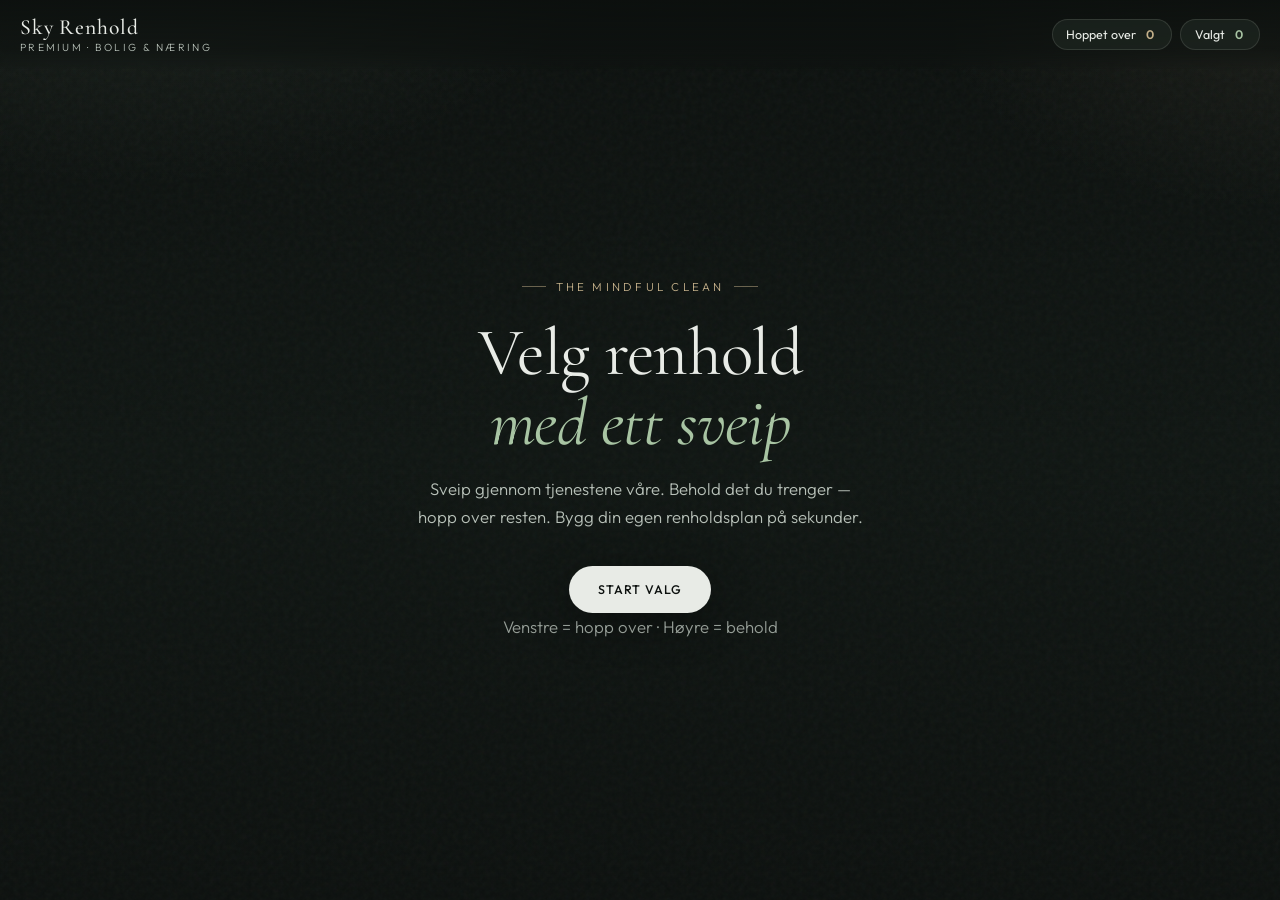
==== index.html @ 30b1ae6e "feat: renhold swipe selector inspired by Mitsui Premium card deck" ====
<!DOCTYPE html>
<html lang="nb">
<head>
  <meta charset="utf-8" />
  <meta name="viewport" content="width=device-width, initial-scale=1, viewport-fit=cover" />
  <title>Sky Renhold · Velg tjenester</title>
  <meta name="description" content="Premium renhold for bolig og næring. Sveip for å velge tjenestene du vil beholde." />
  <meta name="theme-color" content="#0c100e" />
  <link rel="preconnect" href="https://fonts.googleapis.com" />
  <link rel="preconnect" href="https://fonts.gstatic.com" crossorigin />
  <link href="https://fonts.googleapis.com/css2?family=Cormorant+Garamond:ital,wght@0,400;0,500;0,600;1,400&family=Outfit:wght@300;400;500;600&display=swap" rel="stylesheet" />
  <style>
    :root {
      --ink: #0c100e;
      --ink-2: #151b18;
      --ink-3: #1e2722;
      --fog: #e8ebe6;
      --mist: #b7c0b8;
      --sage: #8fa88c;
      --sage-bright: #a8c4a3;
      --gold: #c4b08a;
      --gold-soft: rgba(196, 176, 138, 0.22);
      --danger: #c47a72;
      --ok: #7a9e78;
      --card-w: min(420px, calc(100vw - 2rem));
      --radius: 18px;
      --ease-out: cubic-bezier(0.16, 1, 0.3, 1);
      --ease-spring: cubic-bezier(0.22, 1, 0.36, 1);
      --font-display: "Cormorant Garamond", Georgia, serif;
      --font-body: "Outfit", system-ui, sans-serif;
    }

    *, *::before, *::after { box-sizing: border-box; }
    html, body { height: 100%; }
    body {
      margin: 0;
      font-family: var(--font-body);
      font-weight: 300;
      color: var(--fog);
      background: var(--ink);
      overflow-x: hidden;
      -webkit-font-smoothing: antialiased;
    }

    body::before {
      content: "";
      position: fixed;
      inset: 0;
      pointer-events: none;
      background:
        radial-gradient(900px 500px at 10% -10%, rgba(143, 168, 140, 0.12), transparent 55%),
        radial-gradient(700px 420px at 100% 0%, rgba(196, 176, 138, 0.08), transparent 50%),
        linear-gradient(180deg, #0c100e 0%, #0f1512 50%, #0c100e 100%);
      z-index: -2;
    }

    /* grain */
    body::after {
      content: "";
      position: fixed;
      inset: 0;
      pointer-events: none;
      opacity: 0.04;
      z-index: -1;
      background-image: url("data:image/svg+xml,%3Csvg viewBox='0 0 200 200' xmlns='http://www.w3.org/2000/svg'%3E%3Cfilter id='n'%3E%3CfeTurbulence type='fractalNoise' baseFrequency='0.85' numOctaves='4' stitchTiles='stitch'/%3E%3C/filter%3E%3Crect width='100%25' height='100%25' filter='url(%23n)'/%3E%3C/svg%3E");
    }

    a { color: inherit; }

    /* ===== TOP BAR ===== */
    .topbar {
      position: fixed;
      top: 0; left: 0; right: 0;
      z-index: 50;
      display: flex;
      align-items: center;
      justify-content: space-between;
      gap: 1rem;
      padding: 0.9rem 1.25rem;
      background: linear-gradient(180deg, rgba(12,16,14,0.92), rgba(12,16,14,0.55) 70%, transparent);
      backdrop-filter: blur(8px);
    }
    .brand {
      display: flex;
      flex-direction: column;
      gap: 0.05rem;
      text-decoration: none;
    }
    .brand strong {
      font-family: var(--font-display);
      font-weight: 500;
      font-size: 1.35rem;
      letter-spacing: 0.04em;
    }
    .brand span {
      font-size: 0.65rem;
      letter-spacing: 0.22em;
      text-transform: uppercase;
      color: var(--mist);
    }
    .top-actions {
      display: flex;
      gap: 0.5rem;
    }
    .chip {
      appearance: none;
      border: 1px solid rgba(232,235,230,0.12);
      background: rgba(30,39,34,0.7);
      color: var(--fog);
      border-radius: 999px;
      padding: 0.45rem 0.85rem;
      font: inherit;
      font-size: 0.78rem;
      font-weight: 400;
      cursor: pointer;
      display: inline-flex;
      align-items: center;
      gap: 0.45rem;
      transition: border-color 0.2s var(--ease-out), background 0.2s var(--ease-out);
    }
    .chip:hover { border-color: rgba(232,235,230,0.28); }
    .chip b {
      font-weight: 600;
      min-width: 1.1em;
      text-align: center;
    }
    .chip--keep b { color: var(--sage-bright); }
    .chip--skip b { color: var(--gold); }

    /* ===== VIEWS ===== */
    .view { min-height: 100dvh; display: none; }
    .view.is-active { display: block; }

    /* ===== HERO ===== */
    .hero {
      min-height: 100dvh;
      display: grid;
      place-items: center;
      padding: 6rem 1.5rem 3rem;
      text-align: center;
    }
    .hero-inner { max-width: 36rem; }
    .eyebrow {
      display: inline-flex;
      align-items: center;
      gap: 0.6rem;
      font-size: 0.72rem;
      letter-spacing: 0.28em;
      text-transform: uppercase;
      color: var(--gold);
      margin-bottom: 1.5rem;
    }
    .eyebrow::before, .eyebrow::after {
      content: "";
      width: 1.5rem;
      height: 1px;
      background: var(--gold);
      opacity: 0.5;
    }
    .hero h1 {
      margin: 0 0 1rem;
      font-family: var(--font-display);
      font-weight: 400;
      font-size: clamp(2.6rem, 8vw, 4.2rem);
      line-height: 1.05;
      letter-spacing: -0.01em;
    }
    .hero h1 em {
      font-style: italic;
      color: var(--sage-bright);
    }
    .hero p {
      margin: 0 auto 2.25rem;
      max-width: 28rem;
      color: var(--mist);
      font-size: 1.05rem;
      line-height: 1.65;
    }
    .btn {
      appearance: none;
      border: 0;
      cursor: pointer;
      font: inherit;
      font-weight: 500;
      letter-spacing: 0.08em;
      text-transform: uppercase;
      font-size: 0.78rem;
      border-radius: 999px;
      padding: 1rem 1.8rem;
      transition: transform 0.2s var(--ease-out), background 0.2s, color 0.2s, box-shadow 0.2s;
    }
    .btn:active { transform: scale(0.98); }
    .btn-primary {
      background: var(--fog);
      color: var(--ink);
      box-shadow: 0 10px 40px rgba(0,0,0,0.35);
    }
    .btn-primary:hover {
      background: #fff;
      box-shadow: 0 14px 50px rgba(143,168,140,0.18);
    }
    .btn-ghost {
      background: transparent;
      color: var(--fog);
      border: 1px solid rgba(232,235,230,0.2);
    }
    .btn-ghost:hover { border-color: rgba(232,235,230,0.45); }
    .hero-hint {
      margin-top: 1.75rem;
      font-size: 0.8rem;
      color: var(--mist);
      opacity: 0.8;
    }

    /* ===== DECK ===== */
    .deck-shell {
      min-height: 100dvh;
      padding: 5.5rem 1rem 7.5rem;
      display: flex;
      flex-direction: column;
      align-items: center;
      gap: 1.25rem;
    }
    .deck-meta {
      width: var(--card-w);
      display: flex;
      justify-content: space-between;
      align-items: baseline;
      font-size: 0.78rem;
      color: var(--mist);
      letter-spacing: 0.12em;
      text-transform: uppercase;
    }
    .deck-meta strong {
      color: var(--fog);
      font-weight: 500;
      letter-spacing: 0.06em;
    }

    .stack {
      position: relative;
      width: var(--card-w);
      height: min(560px, calc(100dvh - 15rem));
      touch-action: none;
      user-select: none;
    }

    .card {
      position: absolute;
      inset: 0;
      border-radius: var(--radius);
      overflow: hidden;
      background: var(--ink-2);
      border: 1px solid rgba(232,235,230,0.08);
      box-shadow:
        0 20px 50px rgba(0,0,0,0.45),
        0 0 0 1px rgba(255,255,255,0.02) inset;
      transform-origin: 50% 110%;
      will-change: transform;
      cursor: grab;
    }
    .card:active { cursor: grabbing; }
    .card.is-top { z-index: 5; }
    .card.is-next { z-index: 4; }
    .card.is-third { z-index: 3; }
    .card.is-gone {
      pointer-events: none;
      transition: transform 0.45s var(--ease-out), opacity 0.45s var(--ease-out);
    }

    .card-media {
      position: relative;
      height: 52%;
      background:
        linear-gradient(145deg, #243028 0%, #121816 55%, #1a221c 100%);
      overflow: hidden;
    }
    .card-media::after {
      content: "";
      position: absolute;
      inset: 0;
      background:
        radial-gradient(circle at 30% 30%, rgba(168,196,163,0.25), transparent 45%),
        radial-gradient(circle at 80% 70%, rgba(196,176,138,0.18), transparent 40%),
        linear-gradient(180deg, transparent 40%, rgba(12,16,14,0.85) 100%);
    }
    .card-icon {
      position: absolute;
      left: 1.25rem;
      bottom: 1.1rem;
      z-index: 1;
      width: 3rem;
      height: 3rem;
      border-radius: 12px;
      display: grid;
      place-items: center;
      background: rgba(12,16,14,0.55);
      border: 1px solid rgba(232,235,230,0.12);
      font-size: 1.35rem;
      backdrop-filter: blur(6px);
    }
    .card-stamp {
      position: absolute;
      top: 1.4rem;
      z-index: 2;
      padding: 0.45rem 0.8rem;
      border: 2px solid;
      border-radius: 8px;
      font-weight: 600;
      font-size: 0.95rem;
      letter-spacing: 0.18em;
      text-transform: uppercase;
      opacity: 0;
      transform: rotate(-12deg) scale(0.9);
      transition: opacity 0.15s;
      pointer-events: none;
    }
    .card-stamp--keep {
      left: 1.2rem;
      color: var(--ok);
      border-color: var(--ok);
      background: rgba(122,158,120,0.12);
    }
    .card-stamp--skip {
      right: 1.2rem;
      color: var(--danger);
      border-color: var(--danger);
      background: rgba(196,122,114,0.12);
      transform: rotate(12deg) scale(0.9);
    }
    .card.show-keep .card-stamp--keep { opacity: 1; }
    .card.show-skip .card-stamp--skip { opacity: 1; }

    .card-body {
      padding: 1.25rem 1.35rem 1.4rem;
      display: flex;
      flex-direction: column;
      gap: 0.75rem;
      height: 48%;
    }
    .card-kicker {
      font-size: 0.68rem;
      letter-spacing: 0.2em;
      text-transform: uppercase;
      color: var(--gold);
    }
    .card-title {
      margin: 0;
      font-family: var(--font-display);
      font-weight: 500;
      font-size: 1.75rem;
      line-height: 1.15;
    }
    .card-desc {
      margin: 0;
      color: var(--mist);
      font-size: 0.95rem;
      line-height: 1.55;
      flex: 1;
    }
    .card-tags {
      display: flex;
      flex-wrap: wrap;
      gap: 0.4rem;
    }
    .card-tags span {
      font-size: 0.68rem;
      letter-spacing: 0.06em;
      text-transform: uppercase;
      padding: 0.3rem 0.55rem;
      border-radius: 999px;
      border: 1px solid rgba(232,235,230,0.12);
      color: var(--mist);
      background: rgba(255,255,255,0.02);
    }
    .card-price {
      font-size: 0.85rem;
      color: var(--sage-bright);
      font-weight: 500;
    }

    .controls {
      width: var(--card-w);
      display: flex;
      justify-content: center;
      align-items: center;
      gap: 1.25rem;
    }
    .ctrl {
      width: 3.6rem;
      height: 3.6rem;
      border-radius: 50%;
      border: 1px solid rgba(232,235,230,0.14);
      background: rgba(21,27,24,0.9);
      color: var(--fog);
      display: grid;
      place-items: center;
      cursor: pointer;
      transition: transform 0.2s var(--ease-out), border-color 0.2s, background 0.2s;
    }
    .ctrl:hover { transform: translateY(-2px); }
    .ctrl:active { transform: scale(0.96); }
    .ctrl--skip:hover { border-color: var(--danger); color: var(--danger); }
    .ctrl--keep:hover { border-color: var(--ok); color: var(--ok); background: rgba(122,158,120,0.1); }
    .ctrl svg { width: 1.35rem; height: 1.35rem; }

    .help-line {
      font-size: 0.8rem;
      color: var(--mist);
      text-align: center;
      max-width: 22rem;
      line-height: 1.5;
    }
    .help-line kbd {
      font-family: inherit;
      font-size: 0.72rem;
      border: 1px solid rgba(232,235,230,0.18);
      border-radius: 4px;
      padding: 0.05rem 0.35rem;
      color: var(--fog);
    }

    /* ===== EMPTY / DONE ===== */
    .done {
      min-height: 100dvh;
      display: grid;
      place-items: center;
      padding: 6rem 1.5rem 3rem;
    }
    .done-card {
      width: min(520px, 100%);
      border: 1px solid rgba(232,235,230,0.1);
      border-radius: 22px;
      padding: 2rem 1.75rem;
      background: linear-gradient(180deg, rgba(30,39,34,0.85), rgba(12,16,14,0.9));
      box-shadow: 0 30px 80px rgba(0,0,0,0.4);
    }
    .done-card h2 {
      margin: 0 0 0.5rem;
      font-family: var(--font-display);
      font-weight: 500;
      font-size: 2.2rem;
    }
    .done-card > p {
      margin: 0 0 1.5rem;
      color: var(--mist);
      line-height: 1.55;
    }
    .picked-list {
      list-style: none;
      margin: 0 0 1.5rem;
      padding: 0;
      display: flex;
      flex-direction: column;
      gap: 0.55rem;
    }
    .picked-list li {
      display: flex;
      justify-content: space-between;
      gap: 1rem;
      padding: 0.85rem 1rem;
      border-radius: 12px;
      background: rgba(255,255,255,0.03);
      border: 1px solid rgba(232,235,230,0.08);
      font-size: 0.95rem;
    }
    .picked-list li span { color: var(--mist); font-size: 0.82rem; }
    .picked-empty {
      padding: 1.25rem;
      border: 1px dashed rgba(232,235,230,0.15);
      border-radius: 12px;
      color: var(--mist);
      text-align: center;
      margin-bottom: 1.5rem;
    }
    .done-actions {
      display: flex;
      flex-wrap: wrap;
      gap: 0.75rem;
    }

    /* ===== PANELS ===== */
    .panel-backdrop {
      position: fixed;
      inset: 0;
      background: rgba(0,0,0,0.55);
      opacity: 0;
      pointer-events: none;
      transition: opacity 0.3s var(--ease-out);
      z-index: 80;
    }
    .panel-backdrop.is-open {
      opacity: 1;
      pointer-events: auto;
    }
    .panel {
      position: fixed;
      top: 0;
      right: 0;
      width: min(400px, 100%);
      height: 100%;
      background: var(--ink-2);
      border-left: 1px solid rgba(232,235,230,0.1);
      z-index: 90;
      transform: translateX(100%);
      transition: transform 0.4s var(--ease-out);
      display: flex;
      flex-direction: column;
      padding: 1.25rem;
    }
    .panel.is-open { transform: translateX(0); }
    .panel header {
      display: flex;
      justify-content: space-between;
      align-items: center;
      margin-bottom: 1rem;
    }
    .panel h3 {
      margin: 0;
      font-family: var(--font-display);
      font-weight: 500;
      font-size: 1.6rem;
    }
    .panel-list {
      list-style: none;
      margin: 0;
      padding: 0;
      overflow: auto;
      flex: 1;
      display: flex;
      flex-direction: column;
      gap: 0.5rem;
    }
    .panel-list li {
      padding: 0.9rem 1rem;
      border-radius: 12px;
      background: rgba(255,255,255,0.03);
      border: 1px solid rgba(232,235,230,0.08);
    }
    .panel-list li strong { display: block; margin-bottom: 0.2rem; }
    .panel-list li span { color: var(--mist); font-size: 0.85rem; }
    .panel-empty {
      color: var(--mist);
      text-align: center;
      padding: 2rem 1rem;
    }

    /* ===== TUTORIAL ===== */
    .tutorial {
      position: fixed;
      inset: 0;
      z-index: 100;
      background: rgba(8,10,9,0.82);
      display: none;
      place-items: center;
      padding: 1.5rem;
      backdrop-filter: blur(6px);
    }
    .tutorial.is-open { display: grid; }
    .tutorial-box {
      width: min(420px, 100%);
      background: var(--ink-2);
      border: 1px solid rgba(232,235,230,0.12);
      border-radius: 20px;
      padding: 1.75rem;
      text-align: center;
    }
    .tutorial-box h2 {
      margin: 0 0 0.75rem;
      font-family: var(--font-display);
      font-weight: 500;
      font-size: 1.9rem;
    }
    .tutorial-box p {
      margin: 0 0 1.25rem;
      color: var(--mist);
      line-height: 1.55;
    }
    .tutorial-rows {
      display: grid;
      gap: 0.75rem;
      margin-bottom: 1.5rem;
      text-align: left;
    }
    .tutorial-row {
      display: grid;
      grid-template-columns: auto 1fr;
      gap: 0.85rem;
      align-items: center;
      padding: 0.85rem 1rem;
      border-radius: 12px;
      background: rgba(255,255,255,0.03);
      border: 1px solid rgba(232,235,230,0.08);
    }
    .tutorial-row .dir {
      width: 2.4rem;
      height: 2.4rem;
      border-radius: 50%;
      display: grid;
      place-items: center;
      font-size: 1.1rem;
      border: 1px solid rgba(232,235,230,0.15);
    }
    .tutorial-row strong { display: block; font-size: 0.95rem; }
    .tutorial-row span { color: var(--mist); font-size: 0.82rem; }

    .sr-only {
      position: absolute;
      width: 1px; height: 1px;
      padding: 0; margin: -1px;
      overflow: hidden; clip: rect(0,0,0,0);
      border: 0;
    }

    @media (prefers-reduced-motion: reduce) {
      *, *::before, *::after {
        animation-duration: 0.01ms !important;
        transition-duration: 0.01ms !important;
      }
    }
  </style>
</head>
<body>
  <header class="topbar">
    <a class="brand" href="#" id="brand-home">
      <strong>Sky Renhold</strong>
      <span>Premium · Bolig & næring</span>
    </a>
    <div class="top-actions">
      <button type="button" class="chip chip--skip" id="btn-open-skip" aria-label="Vis hoppet over">
        Hoppet over <b id="skip-count">0</b>
      </button>
      <button type="button" class="chip chip--keep" id="btn-open-keep" aria-label="Vis valgte tjenester">
        Valgt <b id="keep-count">0</b>
      </button>
    </div>
  </header>

  <!-- HERO -->
  <section class="view is-active" id="view-hero" aria-label="Start">
    <div class="hero">
      <div class="hero-inner">
        <div class="eyebrow">The mindful clean</div>
        <h1>Velg renhold<br /><em>med ett sveip</em></h1>
        <p>
          Sveip gjennom tjenestene våre. Behold det du trenger —
          hopp over resten. Bygg din egen renholdsplan på sekunder.
        </p>
        <button type="button" class="btn btn-primary" id="btn-start">Start valg</button>
        <p class="hero-hint">Venstre = hopp over · Høyre = behold</p>
      </div>
    </div>
  </section>

  <!-- DECK -->
  <section class="view" id="view-deck" aria-label="Velg tjenester">
    <div class="deck-shell">
      <div class="deck-meta">
        <span>Anbefalte tjenester</span>
        <strong><span id="progress-current">1</span> / <span id="progress-total">0</span></strong>
      </div>

      <div class="stack" id="stack" aria-live="polite"></div>

      <div class="controls">
        <button type="button" class="ctrl ctrl--skip" id="btn-skip" aria-label="Hopp over">
          <svg viewBox="0 0 24 24" fill="none" stroke="currentColor" stroke-width="2" aria-hidden="true">
            <path d="M18 6L6 18M6 6l12 12"/>
          </svg>
        </button>
        <button type="button" class="ctrl ctrl--keep" id="btn-keep" aria-label="Behold">
          <svg viewBox="0 0 24 24" fill="none" stroke="currentColor" stroke-width="2" aria-hidden="true">
            <path d="M20 6L9 17l-5-5"/>
          </svg>
        </button>
      </div>
      <p class="help-line">
        Dra kortet, eller bruk knappene.
        Tastatur: <kbd>←</kbd> hopp over · <kbd>→</kbd> behold
      </p>
    </div>
  </section>

  <!-- DONE -->
  <section class="view" id="view-done" aria-label="Oppsummering">
    <div class="done">
      <div class="done-card">
        <h2 id="done-title">Din renholdsplan</h2>
        <p id="done-lead">Disse tjenestene har du valgt å beholde. Vi tar kontakt for et skreddersydd tilbud.</p>
        <ul class="picked-list" id="picked-list"></ul>
        <div class="picked-empty" id="picked-empty" hidden>Du hoppet over alle tjenestene. Prøv igjen for å bygge en plan.</div>
        <div class="done-actions">
          <a class="btn btn-primary" id="btn-mailto" href="#">Be om tilbud</a>
          <button type="button" class="btn btn-ghost" id="btn-restart">Start på nytt</button>
        </div>
      </div>
    </div>
  </section>

  <!-- Tutorial -->
  <div class="tutorial" id="tutorial" role="dialog" aria-modal="true" aria-labelledby="tut-title">
    <div class="tutorial-box">
      <h2 id="tut-title">Slik velger du</h2>
      <p>Bygg din egen renholdsplan ved å sveipe kortene.</p>
      <div class="tutorial-rows">
        <div class="tutorial-row">
          <div class="dir" aria-hidden="true">←</div>
          <div>
            <strong>Sveip venstre</strong>
            <span>Hopp over tjenesten</span>
          </div>
        </div>
        <div class="tutorial-row">
          <div class="dir" aria-hidden="true">→</div>
          <div>
            <strong>Sveip høyre</strong>
            <span>Behold i din plan</span>
          </div>
        </div>
      </div>
      <button type="button" class="btn btn-primary" id="btn-tutorial-ok">Skjønner</button>
    </div>
  </div>

  <!-- Side panels -->
  <div class="panel-backdrop" id="panel-backdrop"></div>
  <aside class="panel" id="panel-keep" aria-label="Valgte tjenester">
    <header>
      <h3>Valgt</h3>
      <button type="button" class="chip" id="panel-keep-close">Lukk</button>
    </header>
    <ul class="panel-list" id="panel-keep-list"></ul>
    <p class="panel-empty" id="panel-keep-empty">Ingen tjenester valgt ennå.</p>
  </aside>
  <aside class="panel" id="panel-skip" aria-label="Hoppet over">
    <header>
      <h3>Hoppet over</h3>
      <button type="button" class="chip" id="panel-skip-close">Lukk</button>
    </header>
    <ul class="panel-list" id="panel-skip-list"></ul>
    <p class="panel-empty" id="panel-skip-empty">Ingen hoppet over ennå.</p>
  </aside>

  <script>
    const SERVICES = [
      {
        id: "weekly-home",
        icon: "🏠",
        kicker: "Bolig",
        title: "Ukentlig hjemmerenhold",
        desc: "Fast rytme for stue, kjøkken, bad og gulv. Tilpasset din bolig — med faste dager og samme team.",
        tags: ["Abonnement", "Privat", "Fast team"],
        price: "Fra kr 1 490 / besøk"
      },
      {
        id: "office",
        icon: "🏢",
        kicker: "Næring",
        title: "Kontorrenhold",
        desc: "Daglig eller ukentlig renhold av kontorlandskap, møterom og fellesarealer. Diskret og uten forstyrrelser.",
        tags: ["Kontor", "Kveldsjobb", "Avtale"],
        price: "Etter areal"
      },
      {
        id: "windows",
        icon: "🪟",
        kicker: "Spesial",
        title: "Vinduspuss",
        desc: "Inn- og utvendig puss med profesjonelt utstyr. Strekkfritt resultat for bolig, butikk og fasade.",
        tags: ["Innvendig", "Utvendig", "Fasade"],
        price: "Fra kr 890"
      },
      {
        id: "move",
        icon: "📦",
        kicker: "Engangs",
        title: "Flyttevask",
        desc: "Grundig sluttrenhold ved inn- eller utflytting. Klar for overlevering til utleier eller ny eier.",
        tags: ["Sjekkliste", "Dokumentasjon", "Boliger"],
        price: "Fra kr 3 900"
      },
      {
        id: "deep",
        icon: "✨",
        kicker: "Dyp",
        title: "Hovedrengjøring",
        desc: "Storvask med fokus på detaljer: skap, lister, armaturer og vanskelige flater. Perfekt vår- og høstrens.",
        tags: ["Detalj", "Sesong", "Premium"],
        price: "Fra kr 2 900"
      },
      {
        id: "stairs",
        icon: "🪜",
        kicker: "Sameie",
        title: "Trappevask & fellesareal",
        desc: "Regelmessig renhold av trapperom, heis og fellesgang. Trygg drift for styret og beboere.",
        tags: ["Sameie", "Ukentlig", "Avtale"],
        price: "Etter avtale"
      },
      {
        id: "kitchen",
        icon: "🍽️",
        kicker: "Kjøkken",
        title: "Profesjonelt kjøkkenrenhold",
        desc: "Rengjøring av kommersielle kjøkken, avtrekk og overflater etter mattrygghetskrav.",
        tags: ["Horeca", "Hygiene", "Næring"],
        price: "Etter behov"
      },
      {
        id: "post-build",
        icon: "🏗️",
        kicker: "Bygg",
        title: "Etterbyggvask",
        desc: "Fjerning av støv, lim og byggrester etter rehabilitering eller nybygg. Klar til innflytting.",
        tags: ["Bygg", "Engangs", "Industri"],
        price: "Etter prosjekt"
      },
      {
        id: "carpet",
        icon: "🛋️",
        kicker: "Tekstil",
        title: "Teppe- og møbelrens",
        desc: "Dyp rens av tepper, sofaer og tekstiler. Frisker opp uten unødvendig kjemikalier.",
        tags: ["Tekstil", "Allergivennlig", "Boliger"],
        price: "Fra kr 1 200"
      },
      {
        id: "hygiene",
        icon: "🧴",
        kicker: "Helse",
        title: "Hygiene & desinfeksjon",
        desc: "Ekstra hygiene for klinikker, barnehager og sensitive miljøer. Dokumenterte metoder.",
        tags: ["Klinikk", "Barnehage", "Sertifisert"],
        price: "Etter standard"
      }
    ];

    const STORAGE = {
      keep: "sky_renhold_keep",
      skip: "sky_renhold_skip",
      tutorial: "sky_renhold_hide_tutorial"
    };

    const state = {
      queue: [],
      keep: load(STORAGE.keep),
      skip: load(STORAGE.skip),
      dragging: false,
      startX: 0,
      startY: 0,
      dx: 0,
      dy: 0,
      activeId: null
    };

    function load(key) {
      try { return JSON.parse(localStorage.getItem(key) || "[]"); }
      catch { return []; }
    }
    function save() {
      localStorage.setItem(STORAGE.keep, JSON.stringify(state.keep));
      localStorage.setItem(STORAGE.skip, JSON.stringify(state.skip));
    }

    const $ = (sel, root = document) => root.querySelector(sel);
    const $$ = (sel, root = document) => [...root.querySelectorAll(sel)];

    const els = {
      hero: $("#view-hero"),
      deck: $("#view-deck"),
      done: $("#view-done"),
      stack: $("#stack"),
      skipCount: $("#skip-count"),
      keepCount: $("#keep-count"),
      progressCurrent: $("#progress-current"),
      progressTotal: $("#progress-total"),
      pickedList: $("#picked-list"),
      pickedEmpty: $("#picked-empty"),
      doneTitle: $("#done-title"),
      doneLead: $("#done-lead"),
      mailto: $("#btn-mailto"),
      tutorial: $("#tutorial"),
      panelBackdrop: $("#panel-backdrop"),
      panelKeep: $("#panel-keep"),
      panelSkip: $("#panel-skip"),
      panelKeepList: $("#panel-keep-list"),
      panelSkipList: $("#panel-skip-list"),
      panelKeepEmpty: $("#panel-keep-empty"),
      panelSkipEmpty: $("#panel-skip-empty")
    };

    function showView(name) {
      $$(".view").forEach(v => v.classList.remove("is-active"));
      $(`#view-${name}`).classList.add("is-active");
    }

    function remaining() {
      return SERVICES.filter(s => !state.keep.includes(s.id) && !state.skip.includes(s.id));
    }

    function serviceById(id) {
      return SERVICES.find(s => s.id === id);
    }

    function updateCounts() {
      els.skipCount.textContent = state.skip.length;
      els.keepCount.textContent = state.keep.length;
      const rem = remaining().length;
      const done = SERVICES.length - rem;
      els.progressCurrent.textContent = Math.min(done + (rem ? 1 : 0), SERVICES.length);
      els.progressTotal.textContent = SERVICES.length;
    }

    function renderStack() {
      const rem = remaining();
      els.stack.innerHTML = "";
      state.queue = rem.map(s => s.id);

      if (rem.length === 0) {
        finish();
        return;
      }

      // render bottom to top so first is on top
      rem.slice(0, 4).reverse().forEach((svc, i, arr) => {
        const depth = arr.length - 1 - i; // 0 = top
        const card = document.createElement("article");
        card.className = "card";
        card.dataset.id = svc.id;
        if (depth === 0) card.classList.add("is-top");
        else if (depth === 1) card.classList.add("is-next");
        else card.classList.add("is-third");

        const scale = 1 - depth * 0.04;
        const y = depth * 10;
        card.style.transform = `translateY(${y}px) scale(${scale})`;
        card.style.opacity = String(1 - depth * 0.08);

        card.innerHTML = `
          <div class="card-media">
            <div class="card-icon" aria-hidden="true">${svc.icon}</div>
            <div class="card-stamp card-stamp--keep">Behold</div>
            <div class="card-stamp card-stamp--skip">Hopp over</div>
          </div>
          <div class="card-body">
            <div class="card-kicker">${svc.kicker}</div>
            <h2 class="card-title">${svc.title}</h2>
            <p class="card-desc">${svc.desc}</p>
            <div class="card-tags">${svc.tags.map(t => `<span>${t}</span>`).join("")}</div>
            <div class="card-price">${svc.price}</div>
          </div>
        `;
        els.stack.appendChild(card);
      });

      bindTopCard();
      updateCounts();
    }

    function topCard() {
      return els.stack.querySelector(".card.is-top");
    }

    function bindTopCard() {
      const card = topCard();
      if (!card) return;

      const onPointerDown = (e) => {
        if (e.button != null && e.button !== 0) return;
        state.dragging = true;
        state.activeId = card.dataset.id;
        state.startX = e.clientX ?? e.touches?.[0]?.clientX ?? 0;
        state.startY = e.clientY ?? e.touches?.[0]?.clientY ?? 0;
        state.dx = 0;
        state.dy = 0;
        card.setPointerCapture?.(e.pointerId);
      };

      const onPointerMove = (e) => {
        if (!state.dragging || state.activeId !== card.dataset.id) return;
        const x = e.clientX ?? e.touches?.[0]?.clientX ?? 0;
        const y = e.clientY ?? e.touches?.[0]?.clientY ?? 0;
        state.dx = x - state.startX;
        state.dy = y - state.startY;
        const rot = state.dx * 0.06;
        card.style.transform = `translate(${state.dx}px, ${state.dy * 0.35}px) rotate(${rot}deg)`;
        card.classList.toggle("show-keep", state.dx > 60);
        card.classList.toggle("show-skip", state.dx < -60);

        // parallax next cards slightly
        $$(".card.is-next, .card.is-third").forEach((c, i) => {
          const depth = i + 1;
          const pull = Math.min(Math.abs(state.dx) / 300, 1);
          const scale = 1 - depth * 0.04 + pull * 0.03;
          const yy = depth * 10 - pull * 6;
          c.style.transform = `translateY(${yy}px) scale(${scale})`;
        });
      };

      const onPointerUp = () => {
        if (!state.dragging) return;
        state.dragging = false;
        const threshold = 110;
        if (state.dx > threshold) decide("keep");
        else if (state.dx < -threshold) decide("skip");
        else {
          card.style.transition = "transform 0.35s var(--ease-spring)";
          card.style.transform = "";
          card.classList.remove("show-keep", "show-skip");
          $$(".card.is-next, .card.is-third").forEach((c, i) => {
            const depth = i + 1;
            c.style.transition = "transform 0.35s var(--ease-spring)";
            c.style.transform = `translateY(${depth * 10}px) scale(${1 - depth * 0.04})`;
          });
          setTimeout(() => {
            card.style.transition = "";
            $$(".card").forEach(c => { c.style.transition = ""; });
          }, 360);
        }
      };

      card.addEventListener("pointerdown", onPointerDown);
      window.addEventListener("pointermove", onPointerMove);
      window.addEventListener("pointerup", onPointerUp);
      // store cleanup on card for re-render
      card._cleanup = () => {
        card.removeEventListener("pointerdown", onPointerDown);
        window.removeEventListener("pointermove", onPointerMove);
        window.removeEventListener("pointerup", onPointerUp);
      };
    }

    function decide(dir) {
      const card = topCard();
      if (!card) return;
      card._cleanup?.();

      const id = card.dataset.id;
      if (dir === "keep" && !state.keep.includes(id)) state.keep.push(id);
      if (dir === "skip" && !state.skip.includes(id)) state.skip.push(id);
      // remove from other list if re-deciding
      if (dir === "keep") state.skip = state.skip.filter(x => x !== id);
      if (dir === "skip") state.keep = state.keep.filter(x => x !== id);
      save();

      const flyX = dir === "keep" ? window.innerWidth * 1.2 : -window.innerWidth * 1.2;
      const rot = dir === "keep" ? 28 : -28;
      card.classList.add("is-gone", dir === "keep" ? "show-keep" : "show-skip");
      card.style.transform = `translate(${flyX}px, ${state.dy || 40}px) rotate(${rot}deg)`;
      card.style.opacity = "0";

      setTimeout(() => {
        renderStack();
      }, 420);
    }

    function finish() {
      showView("done");
      updateCounts();
      const kept = state.keep.map(serviceById).filter(Boolean);
      els.pickedList.innerHTML = "";
      if (kept.length === 0) {
        els.pickedEmpty.hidden = false;
        els.pickedList.hidden = true;
        els.doneTitle.textContent = "Ingen tjenester valgt";
        els.doneLead.textContent = "Du hoppet over alt. Start på nytt for å bygge en renholdsplan.";
        els.mailto.style.display = "none";
      } else {
        els.pickedEmpty.hidden = true;
        els.pickedList.hidden = false;
        els.doneTitle.textContent = "Din renholdsplan";
        els.doneLead.textContent = "Disse tjenestene har du valgt. Send forespørsel, så lager vi et skreddersydd tilbud.";
        els.mailto.style.display = "";
        kept.forEach(s => {
          const li = document.createElement("li");
          li.innerHTML = `<strong>${s.icon} ${s.title}</strong><span>${s.price}</span>`;
          els.pickedList.appendChild(li);
        });
        const names = kept.map(s => s.title).join("%0A- ");
        const body = `Hei Sky Renhold,%0A%0AJeg ønsker tilbud på:%0A- ${names}%0A%0AMvh`;
        els.mailto.href = `mailto:hei@skyfacility.no?subject=Forespørsel%20renhold&body=${body}`;
      }
    }

    function openPanel(which) {
      els.panelBackdrop.classList.add("is-open");
      if (which === "keep") {
        els.panelKeep.classList.add("is-open");
        renderPanelList("keep");
      } else {
        els.panelSkip.classList.add("is-open");
        renderPanelList("skip");
      }
    }
    function closePanels() {
      els.panelBackdrop.classList.remove("is-open");
      els.panelKeep.classList.remove("is-open");
      els.panelSkip.classList.remove("is-open");
    }
    function renderPanelList(type) {
      const ids = type === "keep" ? state.keep : state.skip;
      const list = type === "keep" ? els.panelKeepList : els.panelSkipList;
      const empty = type === "keep" ? els.panelKeepEmpty : els.panelSkipEmpty;
      list.innerHTML = "";
      if (!ids.length) {
        empty.hidden = false;
        return;
      }
      empty.hidden = true;
      ids.forEach(id => {
        const s = serviceById(id);
        if (!s) return;
        const li = document.createElement("li");
        li.innerHTML = `<strong>${s.icon} ${s.title}</strong><span>${s.desc}</span>`;
        list.appendChild(li);
      });
    }

    function startDeck() {
      // rebuild queue from remaining
      showView("deck");
      renderStack();
      if (!localStorage.getItem(STORAGE.tutorial)) {
        els.tutorial.classList.add("is-open");
      }
    }

    function resetAll() {
      state.keep = [];
      state.skip = [];
      save();
      updateCounts();
      startDeck();
    }

    // Events
    $("#btn-start").addEventListener("click", startDeck);
    $("#btn-skip").addEventListener("click", () => decide("skip"));
    $("#btn-keep").addEventListener("click", () => decide("keep"));
    $("#btn-restart").addEventListener("click", resetAll);
    $("#brand-home").addEventListener("click", (e) => {
      e.preventDefault();
      showView("hero");
    });
    $("#btn-tutorial-ok").addEventListener("click", () => {
      localStorage.setItem(STORAGE.tutorial, "1");
      els.tutorial.classList.remove("is-open");
    });
    $("#btn-open-keep").addEventListener("click", () => openPanel("keep"));
    $("#btn-open-skip").addEventListener("click", () => openPanel("skip"));
    $("#panel-keep-close").addEventListener("click", closePanels);
    $("#panel-skip-close").addEventListener("click", closePanels);
    els.panelBackdrop.addEventListener("click", closePanels);

    window.addEventListener("keydown", (e) => {
      if (!els.deck.classList.contains("is-active")) return;
      if (els.tutorial.classList.contains("is-open")) return;
      if (e.key === "ArrowLeft") { e.preventDefault(); decide("skip"); }
      if (e.key === "ArrowRight") { e.preventDefault(); decide("keep"); }
    });

    // init
    updateCounts();
    // If user already finished previously and has no remaining, still show hero
  </script>
</body>
</html>
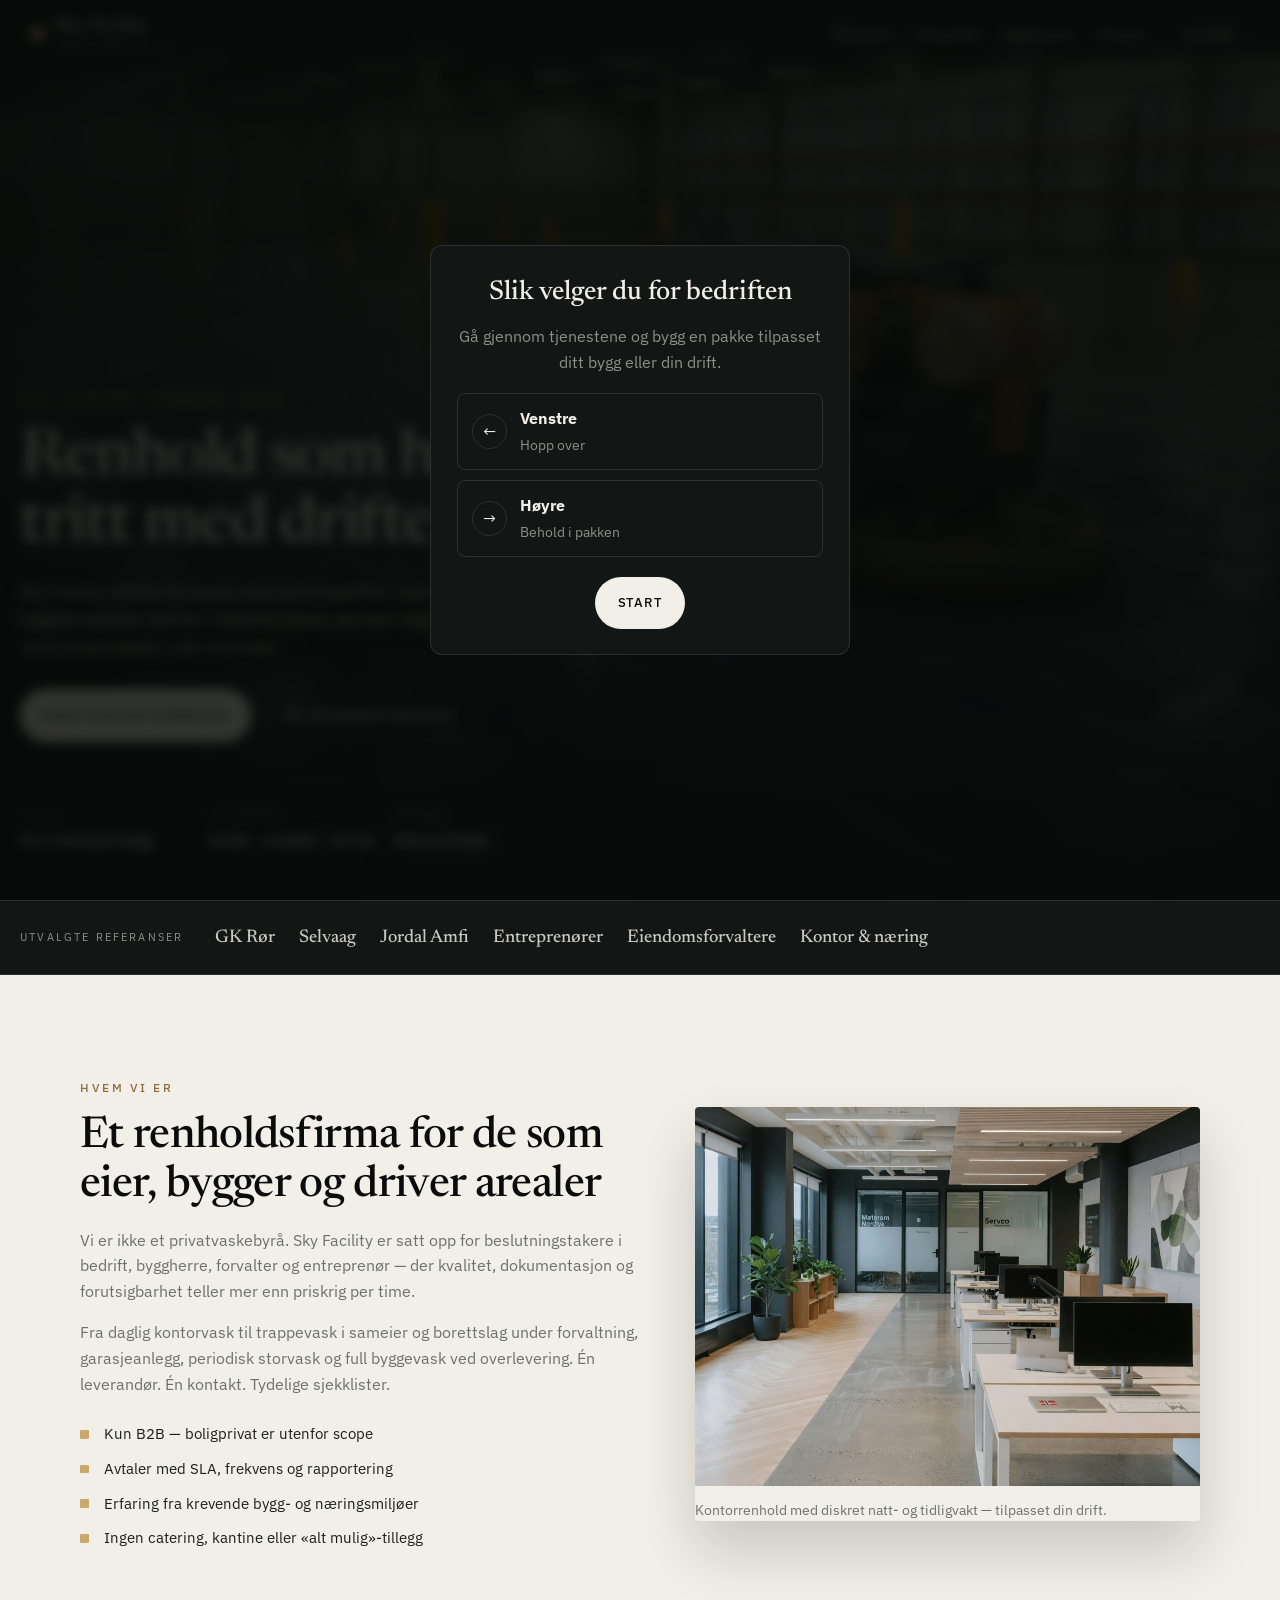
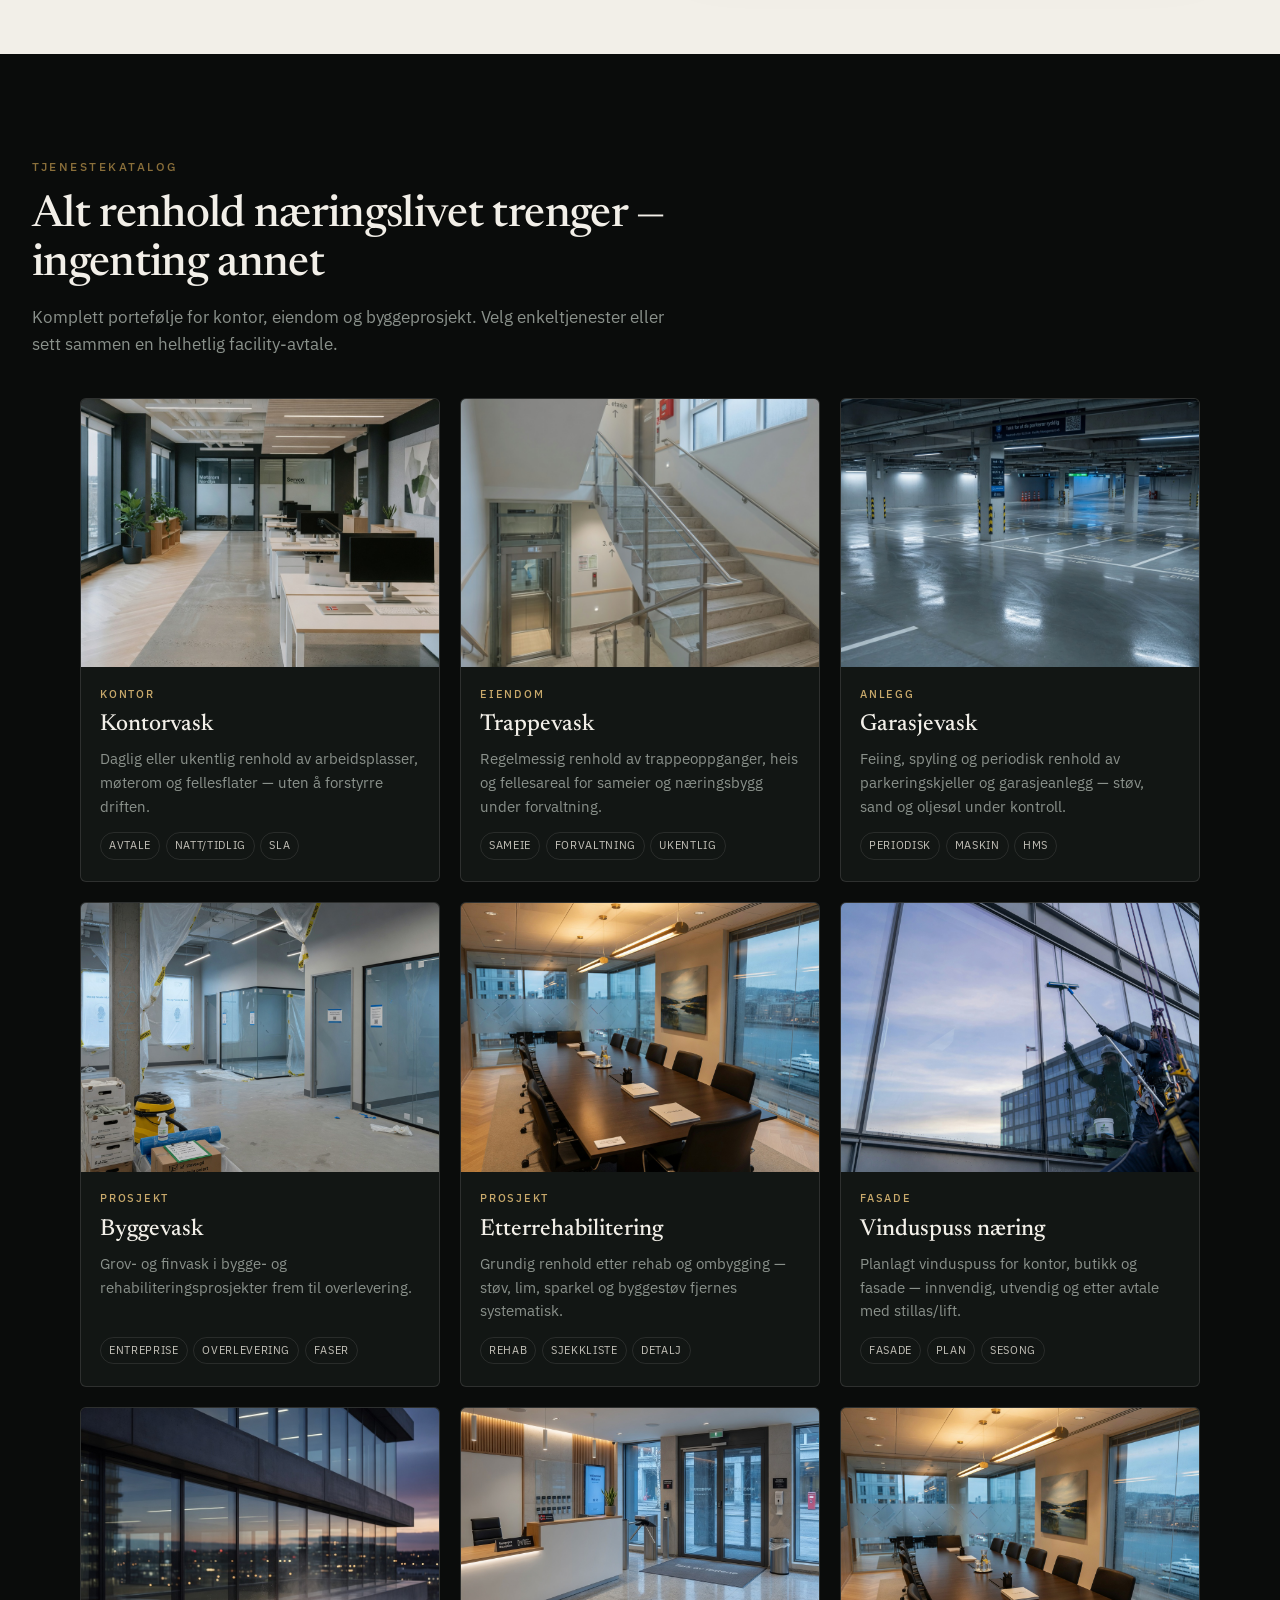
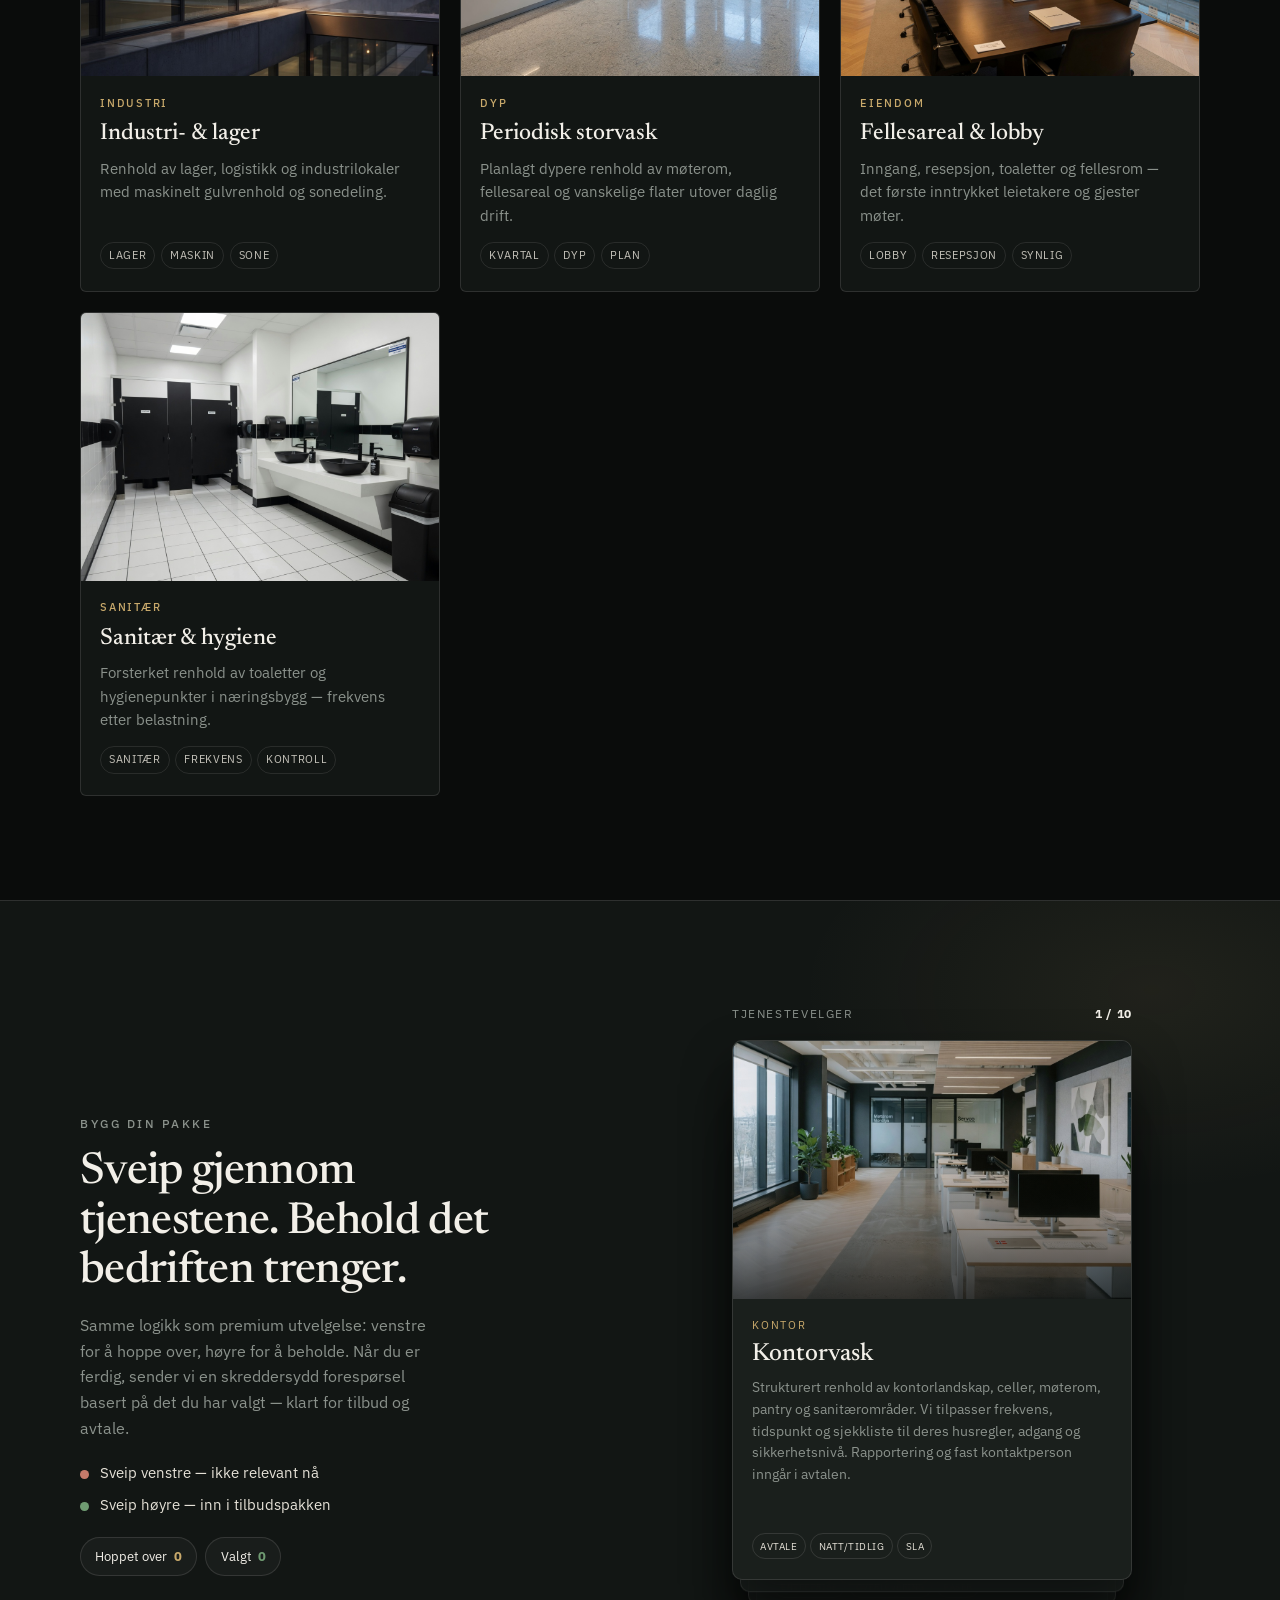
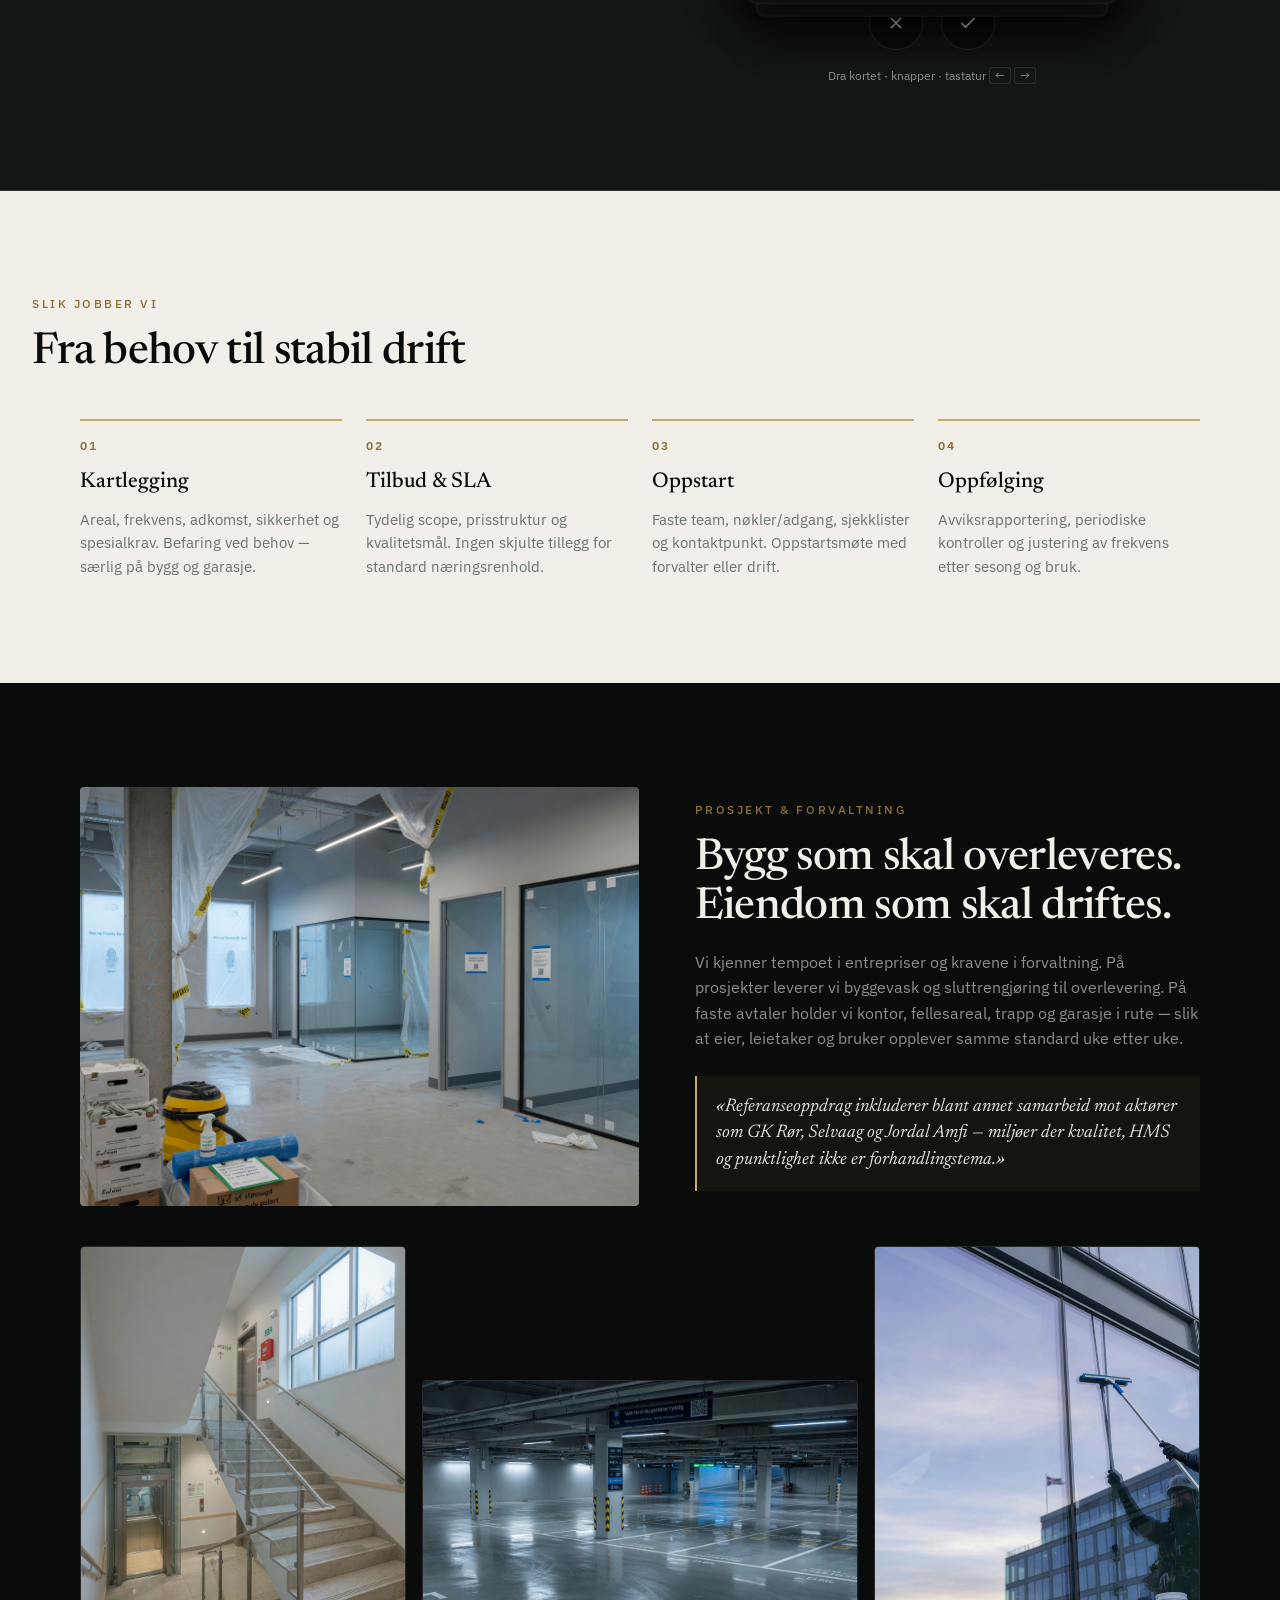
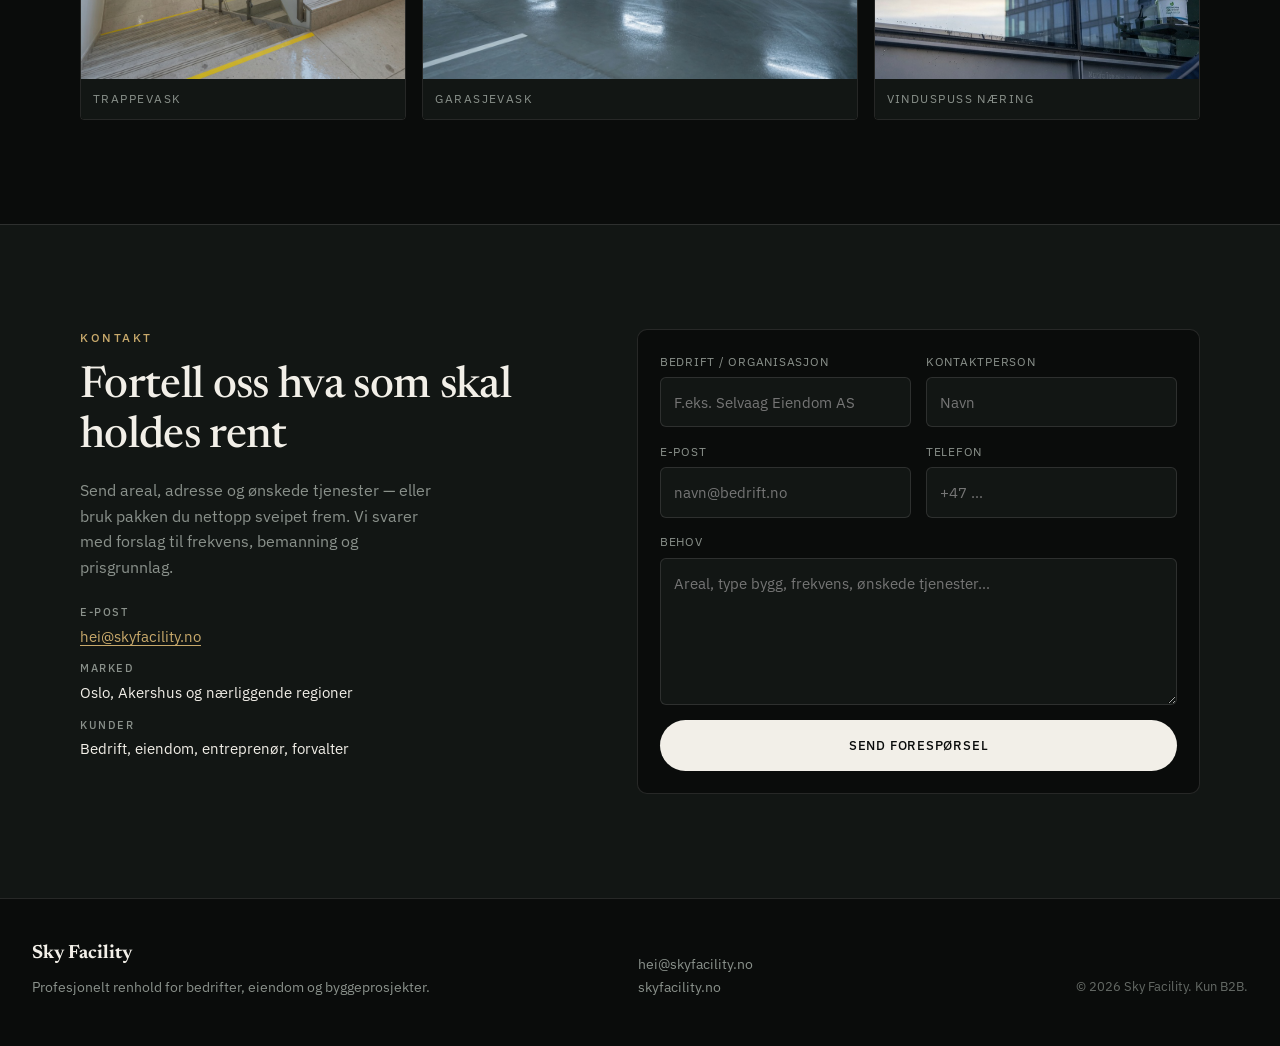
==== commit 73d8343a: "feat: complete B2B commercial cleaning site with images, refs, swipe pack builder" ====
--- a/index.html
+++ b/index.html
@@ -3,726 +3,310 @@
 <head>
   <meta charset="utf-8" />
   <meta name="viewport" content="width=device-width, initial-scale=1, viewport-fit=cover" />
-  <title>Sky Renhold · Velg tjenester</title>
-  <meta name="description" content="Premium renhold for bolig og næring. Sveip for å velge tjenestene du vil beholde." />
-  <meta name="theme-color" content="#0c100e" />
+  <title>Sky Facility · Profesjonelt renhold for næring og bygg</title>
+  <meta name="description" content="Komplett B2B-renhold: kontorvask, trappevask, garasjevask, byggevask og mer. Referanser som GK Rør, Selvaag og Jordal Amfi. Sveip og bygg din tjenestepakke." />
+  <meta name="theme-color" content="#0a0c0b" />
+  <meta property="og:title" content="Sky Facility · Renhold for bedrifter" />
+  <meta property="og:description" content="Profesjonelt renhold for kontor, eiendom og byggeprosjekter. Velg tjenester med ett sveip." />
+  <meta property="og:image" content="assets/hero.jpg" />
   <link rel="preconnect" href="https://fonts.googleapis.com" />
   <link rel="preconnect" href="https://fonts.gstatic.com" crossorigin />
-  <link href="https://fonts.googleapis.com/css2?family=Cormorant+Garamond:ital,wght@0,400;0,500;0,600;1,400&family=Outfit:wght@300;400;500;600&display=swap" rel="stylesheet" />
-  <style>
-    :root {
-      --ink: #0c100e;
-      --ink-2: #151b18;
-      --ink-3: #1e2722;
-      --fog: #e8ebe6;
-      --mist: #b7c0b8;
-      --sage: #8fa88c;
-      --sage-bright: #a8c4a3;
-      --gold: #c4b08a;
-      --gold-soft: rgba(196, 176, 138, 0.22);
-      --danger: #c47a72;
-      --ok: #7a9e78;
-      --card-w: min(420px, calc(100vw - 2rem));
-      --radius: 18px;
-      --ease-out: cubic-bezier(0.16, 1, 0.3, 1);
-      --ease-spring: cubic-bezier(0.22, 1, 0.36, 1);
-      --font-display: "Cormorant Garamond", Georgia, serif;
-      --font-body: "Outfit", system-ui, sans-serif;
-    }
-
-    *, *::before, *::after { box-sizing: border-box; }
-    html, body { height: 100%; }
-    body {
-      margin: 0;
-      font-family: var(--font-body);
-      font-weight: 300;
-      color: var(--fog);
-      background: var(--ink);
-      overflow-x: hidden;
-      -webkit-font-smoothing: antialiased;
-    }
-
-    body::before {
-      content: "";
-      position: fixed;
-      inset: 0;
-      pointer-events: none;
-      background:
-        radial-gradient(900px 500px at 10% -10%, rgba(143, 168, 140, 0.12), transparent 55%),
-        radial-gradient(700px 420px at 100% 0%, rgba(196, 176, 138, 0.08), transparent 50%),
-        linear-gradient(180deg, #0c100e 0%, #0f1512 50%, #0c100e 100%);
-      z-index: -2;
-    }
-
-    /* grain */
-    body::after {
-      content: "";
-      position: fixed;
-      inset: 0;
-      pointer-events: none;
-      opacity: 0.04;
-      z-index: -1;
-      background-image: url("data:image/svg+xml,%3Csvg viewBox='0 0 200 200' xmlns='http://www.w3.org/2000/svg'%3E%3Cfilter id='n'%3E%3CfeTurbulence type='fractalNoise' baseFrequency='0.85' numOctaves='4' stitchTiles='stitch'/%3E%3C/filter%3E%3Crect width='100%25' height='100%25' filter='url(%23n)'/%3E%3C/svg%3E");
-    }
-
-    a { color: inherit; }
-
-    /* ===== TOP BAR ===== */
-    .topbar {
-      position: fixed;
-      top: 0; left: 0; right: 0;
-      z-index: 50;
-      display: flex;
-      align-items: center;
-      justify-content: space-between;
-      gap: 1rem;
-      padding: 0.9rem 1.25rem;
-      background: linear-gradient(180deg, rgba(12,16,14,0.92), rgba(12,16,14,0.55) 70%, transparent);
-      backdrop-filter: blur(8px);
-    }
-    .brand {
-      display: flex;
-      flex-direction: column;
-      gap: 0.05rem;
-      text-decoration: none;
-    }
-    .brand strong {
-      font-family: var(--font-display);
-      font-weight: 500;
-      font-size: 1.35rem;
-      letter-spacing: 0.04em;
-    }
-    .brand span {
-      font-size: 0.65rem;
-      letter-spacing: 0.22em;
-      text-transform: uppercase;
-      color: var(--mist);
-    }
-    .top-actions {
-      display: flex;
-      gap: 0.5rem;
-    }
-    .chip {
-      appearance: none;
-      border: 1px solid rgba(232,235,230,0.12);
-      background: rgba(30,39,34,0.7);
-      color: var(--fog);
-      border-radius: 999px;
-      padding: 0.45rem 0.85rem;
-      font: inherit;
-      font-size: 0.78rem;
-      font-weight: 400;
-      cursor: pointer;
-      display: inline-flex;
-      align-items: center;
-      gap: 0.45rem;
-      transition: border-color 0.2s var(--ease-out), background 0.2s var(--ease-out);
-    }
-    .chip:hover { border-color: rgba(232,235,230,0.28); }
-    .chip b {
-      font-weight: 600;
-      min-width: 1.1em;
-      text-align: center;
-    }
-    .chip--keep b { color: var(--sage-bright); }
-    .chip--skip b { color: var(--gold); }
-
-    /* ===== VIEWS ===== */
-    .view { min-height: 100dvh; display: none; }
-    .view.is-active { display: block; }
-
-    /* ===== HERO ===== */
-    .hero {
-      min-height: 100dvh;
-      display: grid;
-      place-items: center;
-      padding: 6rem 1.5rem 3rem;
-      text-align: center;
-    }
-    .hero-inner { max-width: 36rem; }
-    .eyebrow {
-      display: inline-flex;
-      align-items: center;
-      gap: 0.6rem;
-      font-size: 0.72rem;
-      letter-spacing: 0.28em;
-      text-transform: uppercase;
-      color: var(--gold);
-      margin-bottom: 1.5rem;
-    }
-    .eyebrow::before, .eyebrow::after {
-      content: "";
-      width: 1.5rem;
-      height: 1px;
-      background: var(--gold);
-      opacity: 0.5;
-    }
-    .hero h1 {
-      margin: 0 0 1rem;
-      font-family: var(--font-display);
-      font-weight: 400;
-      font-size: clamp(2.6rem, 8vw, 4.2rem);
-      line-height: 1.05;
-      letter-spacing: -0.01em;
-    }
-    .hero h1 em {
-      font-style: italic;
-      color: var(--sage-bright);
-    }
-    .hero p {
-      margin: 0 auto 2.25rem;
-      max-width: 28rem;
-      color: var(--mist);
-      font-size: 1.05rem;
-      line-height: 1.65;
-    }
-    .btn {
-      appearance: none;
-      border: 0;
-      cursor: pointer;
-      font: inherit;
-      font-weight: 500;
-      letter-spacing: 0.08em;
-      text-transform: uppercase;
-      font-size: 0.78rem;
-      border-radius: 999px;
-      padding: 1rem 1.8rem;
-      transition: transform 0.2s var(--ease-out), background 0.2s, color 0.2s, box-shadow 0.2s;
-    }
-    .btn:active { transform: scale(0.98); }
-    .btn-primary {
-      background: var(--fog);
-      color: var(--ink);
-      box-shadow: 0 10px 40px rgba(0,0,0,0.35);
-    }
-    .btn-primary:hover {
-      background: #fff;
-      box-shadow: 0 14px 50px rgba(143,168,140,0.18);
-    }
-    .btn-ghost {
-      background: transparent;
-      color: var(--fog);
-      border: 1px solid rgba(232,235,230,0.2);
-    }
-    .btn-ghost:hover { border-color: rgba(232,235,230,0.45); }
-    .hero-hint {
-      margin-top: 1.75rem;
-      font-size: 0.8rem;
-      color: var(--mist);
-      opacity: 0.8;
-    }
-
-    /* ===== DECK ===== */
-    .deck-shell {
-      min-height: 100dvh;
-      padding: 5.5rem 1rem 7.5rem;
-      display: flex;
-      flex-direction: column;
-      align-items: center;
-      gap: 1.25rem;
-    }
-    .deck-meta {
-      width: var(--card-w);
-      display: flex;
-      justify-content: space-between;
-      align-items: baseline;
-      font-size: 0.78rem;
-      color: var(--mist);
-      letter-spacing: 0.12em;
-      text-transform: uppercase;
-    }
-    .deck-meta strong {
-      color: var(--fog);
-      font-weight: 500;
-      letter-spacing: 0.06em;
-    }
-
-    .stack {
-      position: relative;
-      width: var(--card-w);
-      height: min(560px, calc(100dvh - 15rem));
-      touch-action: none;
-      user-select: none;
-    }
-
-    .card {
-      position: absolute;
-      inset: 0;
-      border-radius: var(--radius);
-      overflow: hidden;
-      background: var(--ink-2);
-      border: 1px solid rgba(232,235,230,0.08);
-      box-shadow:
-        0 20px 50px rgba(0,0,0,0.45),
-        0 0 0 1px rgba(255,255,255,0.02) inset;
-      transform-origin: 50% 110%;
-      will-change: transform;
-      cursor: grab;
-    }
-    .card:active { cursor: grabbing; }
-    .card.is-top { z-index: 5; }
-    .card.is-next { z-index: 4; }
-    .card.is-third { z-index: 3; }
-    .card.is-gone {
-      pointer-events: none;
-      transition: transform 0.45s var(--ease-out), opacity 0.45s var(--ease-out);
-    }
-
-    .card-media {
-      position: relative;
-      height: 52%;
-      background:
-        linear-gradient(145deg, #243028 0%, #121816 55%, #1a221c 100%);
-      overflow: hidden;
-    }
-    .card-media::after {
-      content: "";
-      position: absolute;
-      inset: 0;
-      background:
-        radial-gradient(circle at 30% 30%, rgba(168,196,163,0.25), transparent 45%),
-        radial-gradient(circle at 80% 70%, rgba(196,176,138,0.18), transparent 40%),
-        linear-gradient(180deg, transparent 40%, rgba(12,16,14,0.85) 100%);
-    }
-    .card-icon {
-      position: absolute;
-      left: 1.25rem;
-      bottom: 1.1rem;
-      z-index: 1;
-      width: 3rem;
-      height: 3rem;
-      border-radius: 12px;
-      display: grid;
-      place-items: center;
-      background: rgba(12,16,14,0.55);
-      border: 1px solid rgba(232,235,230,0.12);
-      font-size: 1.35rem;
-      backdrop-filter: blur(6px);
-    }
-    .card-stamp {
-      position: absolute;
-      top: 1.4rem;
-      z-index: 2;
-      padding: 0.45rem 0.8rem;
-      border: 2px solid;
-      border-radius: 8px;
-      font-weight: 600;
-      font-size: 0.95rem;
-      letter-spacing: 0.18em;
-      text-transform: uppercase;
-      opacity: 0;
-      transform: rotate(-12deg) scale(0.9);
-      transition: opacity 0.15s;
-      pointer-events: none;
-    }
-    .card-stamp--keep {
-      left: 1.2rem;
-      color: var(--ok);
-      border-color: var(--ok);
-      background: rgba(122,158,120,0.12);
-    }
-    .card-stamp--skip {
-      right: 1.2rem;
-      color: var(--danger);
-      border-color: var(--danger);
-      background: rgba(196,122,114,0.12);
-      transform: rotate(12deg) scale(0.9);
-    }
-    .card.show-keep .card-stamp--keep { opacity: 1; }
-    .card.show-skip .card-stamp--skip { opacity: 1; }
-
-    .card-body {
-      padding: 1.25rem 1.35rem 1.4rem;
-      display: flex;
-      flex-direction: column;
-      gap: 0.75rem;
-      height: 48%;
-    }
-    .card-kicker {
-      font-size: 0.68rem;
-      letter-spacing: 0.2em;
-      text-transform: uppercase;
-      color: var(--gold);
-    }
-    .card-title {
-      margin: 0;
-      font-family: var(--font-display);
-      font-weight: 500;
-      font-size: 1.75rem;
-      line-height: 1.15;
-    }
-    .card-desc {
-      margin: 0;
-      color: var(--mist);
-      font-size: 0.95rem;
-      line-height: 1.55;
-      flex: 1;
-    }
-    .card-tags {
-      display: flex;
-      flex-wrap: wrap;
-      gap: 0.4rem;
-    }
-    .card-tags span {
-      font-size: 0.68rem;
-      letter-spacing: 0.06em;
-      text-transform: uppercase;
-      padding: 0.3rem 0.55rem;
-      border-radius: 999px;
-      border: 1px solid rgba(232,235,230,0.12);
-      color: var(--mist);
-      background: rgba(255,255,255,0.02);
-    }
-    .card-price {
-      font-size: 0.85rem;
-      color: var(--sage-bright);
-      font-weight: 500;
-    }
-
-    .controls {
-      width: var(--card-w);
-      display: flex;
-      justify-content: center;
-      align-items: center;
-      gap: 1.25rem;
-    }
-    .ctrl {
-      width: 3.6rem;
-      height: 3.6rem;
-      border-radius: 50%;
-      border: 1px solid rgba(232,235,230,0.14);
-      background: rgba(21,27,24,0.9);
-      color: var(--fog);
-      display: grid;
-      place-items: center;
-      cursor: pointer;
-      transition: transform 0.2s var(--ease-out), border-color 0.2s, background 0.2s;
-    }
-    .ctrl:hover { transform: translateY(-2px); }
-    .ctrl:active { transform: scale(0.96); }
-    .ctrl--skip:hover { border-color: var(--danger); color: var(--danger); }
-    .ctrl--keep:hover { border-color: var(--ok); color: var(--ok); background: rgba(122,158,120,0.1); }
-    .ctrl svg { width: 1.35rem; height: 1.35rem; }
-
-    .help-line {
-      font-size: 0.8rem;
-      color: var(--mist);
-      text-align: center;
-      max-width: 22rem;
-      line-height: 1.5;
-    }
-    .help-line kbd {
-      font-family: inherit;
-      font-size: 0.72rem;
-      border: 1px solid rgba(232,235,230,0.18);
-      border-radius: 4px;
-      padding: 0.05rem 0.35rem;
-      color: var(--fog);
-    }
-
-    /* ===== EMPTY / DONE ===== */
-    .done {
-      min-height: 100dvh;
-      display: grid;
-      place-items: center;
-      padding: 6rem 1.5rem 3rem;
-    }
-    .done-card {
-      width: min(520px, 100%);
-      border: 1px solid rgba(232,235,230,0.1);
-      border-radius: 22px;
-      padding: 2rem 1.75rem;
-      background: linear-gradient(180deg, rgba(30,39,34,0.85), rgba(12,16,14,0.9));
-      box-shadow: 0 30px 80px rgba(0,0,0,0.4);
-    }
-    .done-card h2 {
-      margin: 0 0 0.5rem;
-      font-family: var(--font-display);
-      font-weight: 500;
-      font-size: 2.2rem;
-    }
-    .done-card > p {
-      margin: 0 0 1.5rem;
-      color: var(--mist);
-      line-height: 1.55;
-    }
-    .picked-list {
-      list-style: none;
-      margin: 0 0 1.5rem;
-      padding: 0;
-      display: flex;
-      flex-direction: column;
-      gap: 0.55rem;
-    }
-    .picked-list li {
-      display: flex;
-      justify-content: space-between;
-      gap: 1rem;
-      padding: 0.85rem 1rem;
-      border-radius: 12px;
-      background: rgba(255,255,255,0.03);
-      border: 1px solid rgba(232,235,230,0.08);
-      font-size: 0.95rem;
-    }
-    .picked-list li span { color: var(--mist); font-size: 0.82rem; }
-    .picked-empty {
-      padding: 1.25rem;
-      border: 1px dashed rgba(232,235,230,0.15);
-      border-radius: 12px;
-      color: var(--mist);
-      text-align: center;
-      margin-bottom: 1.5rem;
-    }
-    .done-actions {
-      display: flex;
-      flex-wrap: wrap;
-      gap: 0.75rem;
-    }
-
-    /* ===== PANELS ===== */
-    .panel-backdrop {
-      position: fixed;
-      inset: 0;
-      background: rgba(0,0,0,0.55);
-      opacity: 0;
-      pointer-events: none;
-      transition: opacity 0.3s var(--ease-out);
-      z-index: 80;
-    }
-    .panel-backdrop.is-open {
-      opacity: 1;
-      pointer-events: auto;
-    }
-    .panel {
-      position: fixed;
-      top: 0;
-      right: 0;
-      width: min(400px, 100%);
-      height: 100%;
-      background: var(--ink-2);
-      border-left: 1px solid rgba(232,235,230,0.1);
-      z-index: 90;
-      transform: translateX(100%);
-      transition: transform 0.4s var(--ease-out);
-      display: flex;
-      flex-direction: column;
-      padding: 1.25rem;
-    }
-    .panel.is-open { transform: translateX(0); }
-    .panel header {
-      display: flex;
-      justify-content: space-between;
-      align-items: center;
-      margin-bottom: 1rem;
-    }
-    .panel h3 {
-      margin: 0;
-      font-family: var(--font-display);
-      font-weight: 500;
-      font-size: 1.6rem;
-    }
-    .panel-list {
-      list-style: none;
-      margin: 0;
-      padding: 0;
-      overflow: auto;
-      flex: 1;
-      display: flex;
-      flex-direction: column;
-      gap: 0.5rem;
-    }
-    .panel-list li {
-      padding: 0.9rem 1rem;
-      border-radius: 12px;
-      background: rgba(255,255,255,0.03);
-      border: 1px solid rgba(232,235,230,0.08);
-    }
-    .panel-list li strong { display: block; margin-bottom: 0.2rem; }
-    .panel-list li span { color: var(--mist); font-size: 0.85rem; }
-    .panel-empty {
-      color: var(--mist);
-      text-align: center;
-      padding: 2rem 1rem;
-    }
-
-    /* ===== TUTORIAL ===== */
-    .tutorial {
-      position: fixed;
-      inset: 0;
-      z-index: 100;
-      background: rgba(8,10,9,0.82);
-      display: none;
-      place-items: center;
-      padding: 1.5rem;
-      backdrop-filter: blur(6px);
-    }
-    .tutorial.is-open { display: grid; }
-    .tutorial-box {
-      width: min(420px, 100%);
-      background: var(--ink-2);
-      border: 1px solid rgba(232,235,230,0.12);
-      border-radius: 20px;
-      padding: 1.75rem;
-      text-align: center;
-    }
-    .tutorial-box h2 {
-      margin: 0 0 0.75rem;
-      font-family: var(--font-display);
-      font-weight: 500;
-      font-size: 1.9rem;
-    }
-    .tutorial-box p {
-      margin: 0 0 1.25rem;
-      color: var(--mist);
-      line-height: 1.55;
-    }
-    .tutorial-rows {
-      display: grid;
-      gap: 0.75rem;
-      margin-bottom: 1.5rem;
-      text-align: left;
-    }
-    .tutorial-row {
-      display: grid;
-      grid-template-columns: auto 1fr;
-      gap: 0.85rem;
-      align-items: center;
-      padding: 0.85rem 1rem;
-      border-radius: 12px;
-      background: rgba(255,255,255,0.03);
-      border: 1px solid rgba(232,235,230,0.08);
-    }
-    .tutorial-row .dir {
-      width: 2.4rem;
-      height: 2.4rem;
-      border-radius: 50%;
-      display: grid;
-      place-items: center;
-      font-size: 1.1rem;
-      border: 1px solid rgba(232,235,230,0.15);
-    }
-    .tutorial-row strong { display: block; font-size: 0.95rem; }
-    .tutorial-row span { color: var(--mist); font-size: 0.82rem; }
-
-    .sr-only {
-      position: absolute;
-      width: 1px; height: 1px;
-      padding: 0; margin: -1px;
-      overflow: hidden; clip: rect(0,0,0,0);
-      border: 0;
-    }
-
-    @media (prefers-reduced-motion: reduce) {
-      *, *::before, *::after {
-        animation-duration: 0.01ms !important;
-        transition-duration: 0.01ms !important;
-      }
-    }
-  </style>
+  <link href="https://fonts.googleapis.com/css2?family=Newsreader:ital,opsz,wght@0,6..72,400;0,6..72,500;0,6..72,600;1,6..72,400&family=IBM+Plex+Sans:wght@300;400;500;600&display=swap" rel="stylesheet" />
+  <link rel="stylesheet" href="styles.css" />
 </head>
 <body>
-  <header class="topbar">
-    <a class="brand" href="#" id="brand-home">
-      <strong>Sky Renhold</strong>
-      <span>Premium · Bolig & næring</span>
+  <a class="skip-link" href="#main">Hopp til innhold</a>
+
+  <header class="site-header" id="top">
+    <a class="logo" href="#top">
+      <span class="logo-mark" aria-hidden="true"></span>
+      <span>
+        <strong>Sky Facility</strong>
+        <em>Næringsrenhold</em>
+      </span>
     </a>
-    <div class="top-actions">
-      <button type="button" class="chip chip--skip" id="btn-open-skip" aria-label="Vis hoppet over">
-        Hoppet over <b id="skip-count">0</b>
-      </button>
-      <button type="button" class="chip chip--keep" id="btn-open-keep" aria-label="Vis valgte tjenester">
-        Valgt <b id="keep-count">0</b>
-      </button>
+    <nav class="nav" aria-label="Hovedmeny">
+      <a href="#tjenester">Tjenester</a>
+      <a href="#velg">Velg pakke</a>
+      <a href="#referanser">Referanser</a>
+      <a href="#prosess">Prosess</a>
+      <a href="#kontakt" class="nav-cta">Kontakt</a>
+    </nav>
+    <button type="button" class="nav-toggle" id="nav-toggle" aria-label="Meny" aria-expanded="false">
+      <span></span><span></span>
+    </button>
+  </header>
+
+  <main id="main">
+    <!-- HERO -->
+    <section class="hero">
+      <div class="hero-media">
+        <img src="assets/hero.jpg" alt="Moderne næringsbygg i Norge — renhold og facility for profesjonelle miljøer" width="1920" height="1080" fetchpriority="high" />
+        <div class="hero-scrim"></div>
+      </div>
+      <div class="hero-content">
+        <p class="eyebrow">B2B · Kontor · Eiendom · Bygg</p>
+        <h1>Renhold som holder tritt med&nbsp;driften</h1>
+        <p class="lead">
+          Sky Facility leverer komplett renhold til bedrifter, eiendomsselskap og byggeprosjekter.
+          Kontor, trappeoppgang, garasje, bygg og industri — uten privatmarked, uten snarveier.
+        </p>
+        <div class="hero-actions">
+          <a class="btn btn-light" href="#velg">Sveip og velg tjenester</a>
+          <a class="btn btn-outline" href="#kontakt">Be om bedriftsavtale</a>
+        </div>
+        <dl class="hero-stats">
+          <div>
+            <dt>Fokus</dt>
+            <dd>Kun næring &amp; bygg</dd>
+          </div>
+          <div>
+            <dt>Leveranse</dt>
+            <dd>Avtale · prosjekt · ad hoc</dd>
+          </div>
+          <div>
+            <dt>Område</dt>
+            <dd>Oslo &amp; omegn</dd>
+          </div>
+        </dl>
+      </div>
+    </section>
+
+    <!-- REFS STRIP -->
+    <section class="refs-strip" id="referanser" aria-label="Utvalgte referanser">
+      <p class="refs-label">Utvalgte referanser</p>
+      <ul class="refs-list">
+        <li>GK Rør</li>
+        <li>Selvaag</li>
+        <li>Jordal Amfi</li>
+        <li>Entreprenører</li>
+        <li>Eiendomsforvaltere</li>
+        <li>Kontor &amp; næring</li>
+      </ul>
+    </section>
+
+    <!-- INTRO -->
+    <section class="section intro" id="om">
+      <div class="section-grid">
+        <div class="intro-copy">
+          <p class="eyebrow dark">Hvem vi er</p>
+          <h2>Et renholdsfirma for de som eier, bygger og driver&nbsp;arealer</h2>
+          <p>
+            Vi er ikke et privatvaskebyrå. Sky Facility er satt opp for beslutningstakere i
+            bedrift, byggherre, forvalter og entreprenør — der kvalitet, dokumentasjon og
+            forutsigbarhet teller mer enn priskrig per time.
+          </p>
+          <p>
+            Fra daglig kontorvask til trappevask i sameier og borettslag under forvaltning,
+            garasjeanlegg, periodisk storvask og full byggevask ved overlevering.
+            Én leverandør. Én kontakt. Tydelige sjekklister.
+          </p>
+          <ul class="check-list">
+            <li>Kun B2B — boligprivat er utenfor scope</li>
+            <li>Avtaler med SLA, frekvens og rapportering</li>
+            <li>Erfaring fra krevende bygg- og næringsmiljøer</li>
+            <li>Ingen catering, kantine eller «alt mulig»-tillegg</li>
+          </ul>
+        </div>
+        <figure class="intro-figure">
+          <img src="assets/kontorvask.jpg" alt="Kontorlandskap etter profesjonell næringsrenhold" width="1200" height="900" loading="lazy" />
+          <figcaption>Kontorrenhold med diskret natt- og tidligvakt — tilpasset din drift.</figcaption>
+        </figure>
+      </div>
+    </section>
+
+    <!-- SERVICES GRID -->
+    <section class="section services" id="tjenester">
+      <div class="section-head">
+        <p class="eyebrow dark">Tjenestekatalog</p>
+        <h2>Alt renhold næringslivet trenger — ingenting annet</h2>
+        <p class="section-lead">
+          Komplett portefølje for kontor, eiendom og byggeprosjekt. Velg enkeltjenester
+          eller sett sammen en helhetlig facility-avtale.
+        </p>
+      </div>
+      <div class="service-grid" id="service-grid">
+        <!-- filled by JS for DRY with swipe data -->
+      </div>
+    </section>
+
+    <!-- SWIPE DECK -->
+    <section class="section deck-section" id="velg">
+      <div class="deck-layout">
+        <div class="deck-intro">
+          <p class="eyebrow">Bygg din pakke</p>
+          <h2>Sveip gjennom tjenestene. Behold det bedriften trenger.</h2>
+          <p>
+            Samme logikk som premium utvelgelse: venstre for å hoppe over, høyre for å
+            beholde. Når du er ferdig, sender vi en skreddersydd forespørsel basert på
+            det du har valgt — klart for tilbud og avtale.
+          </p>
+          <ul class="deck-legend">
+            <li><span class="dot skip"></span> Sveip venstre — ikke relevant nå</li>
+            <li><span class="dot keep"></span> Sveip høyre — inn i tilbudspakken</li>
+          </ul>
+          <div class="deck-counts">
+            <button type="button" class="chip" id="btn-open-skip">Hoppet over <b id="skip-count">0</b></button>
+            <button type="button" class="chip chip-keep" id="btn-open-keep">Valgt <b id="keep-count">0</b></button>
+          </div>
+        </div>
+
+        <div class="deck-stage">
+          <div class="deck-meta">
+            <span>Tjenestevelger</span>
+            <strong><span id="progress-current">1</span> / <span id="progress-total">0</span></strong>
+          </div>
+          <div class="stack" id="stack" aria-live="polite"></div>
+          <div class="controls">
+            <button type="button" class="ctrl ctrl-skip" id="btn-skip" aria-label="Hopp over">
+              <svg viewBox="0 0 24 24" fill="none" stroke="currentColor" stroke-width="2"><path d="M18 6L6 18M6 6l12 12"/></svg>
+            </button>
+            <button type="button" class="ctrl ctrl-keep" id="btn-keep" aria-label="Behold">
+              <svg viewBox="0 0 24 24" fill="none" stroke="currentColor" stroke-width="2"><path d="M20 6L9 17l-5-5"/></svg>
+            </button>
+          </div>
+          <p class="help-line">Dra kortet · knapper · tastatur <kbd>←</kbd> <kbd>→</kbd></p>
+        </div>
+      </div>
+
+      <!-- Summary appears when deck done -->
+      <div class="plan-summary" id="plan-summary" hidden>
+        <div class="plan-card">
+          <h3 id="plan-title">Din bedriftspakke</h3>
+          <p id="plan-lead">Tjenestene under er klare for tilbud.</p>
+          <ul class="plan-list" id="plan-list"></ul>
+          <div class="plan-actions">
+            <a class="btn btn-dark" id="btn-mailto" href="#kontakt">Gå til forespørsel</a>
+            <button type="button" class="btn btn-ghost-dark" id="btn-restart">Velg på nytt</button>
+          </div>
+        </div>
+      </div>
+    </section>
+
+    <!-- PROCESS -->
+    <section class="section process" id="prosess">
+      <div class="section-head">
+        <p class="eyebrow dark">Slik jobber vi</p>
+        <h2>Fra behov til stabil drift</h2>
+      </div>
+      <ol class="process-steps">
+        <li style="--i:0">
+          <span class="step-num">01</span>
+          <h3>Kartlegging</h3>
+          <p>Areal, frekvens, adkomst, sikkerhet og spesialkrav. Befaring ved behov — særlig på bygg og garasje.</p>
+        </li>
+        <li style="--i:1">
+          <span class="step-num">02</span>
+          <h3>Tilbud &amp; SLA</h3>
+          <p>Tydelig scope, prisstruktur og kvalitetsmål. Ingen skjulte tillegg for standard næringsrenhold.</p>
+        </li>
+        <li style="--i:2">
+          <span class="step-num">03</span>
+          <h3>Oppstart</h3>
+          <p>Faste team, nøkler/adgang, sjekklister og kontaktpunkt. Oppstartsmøte med forvalter eller drift.</p>
+        </li>
+        <li style="--i:3">
+          <span class="step-num">04</span>
+          <h3>Oppfølging</h3>
+          <p>Avviksrapportering, periodiske kontroller og justering av frekvens etter sesong og bruk.</p>
+        </li>
+      </ol>
+    </section>
+
+    <!-- CASES / PROOF -->
+    <section class="section proof">
+      <div class="section-grid proof-grid">
+        <figure class="proof-visual">
+          <img src="assets/byggevask.jpg" alt="Byggevask i næringsprosjekt før overlevering" width="1200" height="900" loading="lazy" />
+        </figure>
+        <div class="proof-copy">
+          <p class="eyebrow dark">Prosjekt &amp; forvaltning</p>
+          <h2>Bygg som skal overleveres. Eiendom som skal driftes.</h2>
+          <p>
+            Vi kjenner tempoet i entrepriser og kravene i forvaltning. På prosjekter leverer vi
+            byggevask og sluttrengjøring til overlevering. På faste avtaler holder vi kontor,
+            fellesareal, trapp og garasje i rute — slik at eier, leietaker og bruker opplever
+            samme standard uke etter uke.
+          </p>
+          <blockquote>
+            «Referanseoppdrag inkluderer blant annet samarbeid mot aktører som GK Rør, Selvaag
+            og Jordal Amfi — miljøer der kvalitet, HMS og punktlighet ikke er forhandlingstema.»
+          </blockquote>
+        </div>
+      </div>
+      <div class="mosaic">
+        <figure>
+          <img src="assets/trappevask.jpg" alt="Trappevask i moderne bolig- og næringsbygg" loading="lazy" width="800" height="1066" />
+          <figcaption>Trappevask</figcaption>
+        </figure>
+        <figure>
+          <img src="assets/garasjevask.jpg" alt="Garasjevask i underjordisk parkeringsanlegg" loading="lazy" width="1200" height="675" />
+          <figcaption>Garasjevask</figcaption>
+        </figure>
+        <figure>
+          <img src="assets/vinduspuss.jpg" alt="Vinduspuss på næringsfasade" loading="lazy" width="1200" height="900" />
+          <figcaption>Vinduspuss næring</figcaption>
+        </figure>
+      </div>
+    </section>
+
+    <!-- CONTACT -->
+    <section class="section contact" id="kontakt">
+      <div class="contact-panel">
+        <div>
+          <p class="eyebrow">Kontakt</p>
+          <h2>Fortell oss hva som skal holdes rent</h2>
+          <p class="contact-lead">
+            Send areal, adresse og ønskede tjenester — eller bruk pakken du nettopp sveipet frem.
+            Vi svarer med forslag til frekvens, bemanning og prisgrunnlag.
+          </p>
+          <ul class="contact-meta">
+            <li><strong>E-post</strong> <a href="mailto:hei@skyfacility.no">hei@skyfacility.no</a></li>
+            <li><strong>Marked</strong> Oslo, Akershus og nærliggende regioner</li>
+            <li><strong>Kunder</strong> Bedrift, eiendom, entreprenør, forvalter</li>
+          </ul>
+        </div>
+        <form class="contact-form" id="contact-form" action="mailto:hei@skyfacility.no" method="get" enctype="text/plain">
+          <label>
+            Bedrift / organisasjon
+            <input type="text" name="company" required placeholder="F.eks. Selvaag Eiendom AS" autocomplete="organization" />
+          </label>
+          <label>
+            Kontaktperson
+            <input type="text" name="name" required placeholder="Navn" autocomplete="name" />
+          </label>
+          <label>
+            E-post
+            <input type="email" name="email" required placeholder="navn@bedrift.no" autocomplete="email" />
+          </label>
+          <label>
+            Telefon
+            <input type="tel" name="phone" placeholder="+47 …" autocomplete="tel" />
+          </label>
+          <label class="full">
+            Behov
+            <textarea name="message" id="contact-message" rows="5" required placeholder="Areal, type bygg, frekvens, ønskede tjenester…"></textarea>
+          </label>
+          <p class="form-note" id="form-selected-note" hidden></p>
+          <button type="submit" class="btn btn-light full-btn">Send forespørsel</button>
+        </form>
+      </div>
+    </section>
+  </main>
+
+  <footer class="site-footer">
+    <div>
+      <strong>Sky Facility</strong>
+      <p>Profesjonelt renhold for bedrifter, eiendom og byggeprosjekter.</p>
     </div>
-  </header>
-
-  <!-- HERO -->
-  <section class="view is-active" id="view-hero" aria-label="Start">
-    <div class="hero">
-      <div class="hero-inner">
-        <div class="eyebrow">The mindful clean</div>
-        <h1>Velg renhold<br /><em>med ett sveip</em></h1>
-        <p>
-          Sveip gjennom tjenestene våre. Behold det du trenger —
-          hopp over resten. Bygg din egen renholdsplan på sekunder.
-        </p>
-        <button type="button" class="btn btn-primary" id="btn-start">Start valg</button>
-        <p class="hero-hint">Venstre = hopp over · Høyre = behold</p>
-      </div>
+    <div>
+      <p>hei@skyfacility.no</p>
+      <p>skyfacility.no</p>
     </div>
-  </section>
-
-  <!-- DECK -->
-  <section class="view" id="view-deck" aria-label="Velg tjenester">
-    <div class="deck-shell">
-      <div class="deck-meta">
-        <span>Anbefalte tjenester</span>
-        <strong><span id="progress-current">1</span> / <span id="progress-total">0</span></strong>
-      </div>
-
-      <div class="stack" id="stack" aria-live="polite"></div>
-
-      <div class="controls">
-        <button type="button" class="ctrl ctrl--skip" id="btn-skip" aria-label="Hopp over">
-          <svg viewBox="0 0 24 24" fill="none" stroke="currentColor" stroke-width="2" aria-hidden="true">
-            <path d="M18 6L6 18M6 6l12 12"/>
-          </svg>
-        </button>
-        <button type="button" class="ctrl ctrl--keep" id="btn-keep" aria-label="Behold">
-          <svg viewBox="0 0 24 24" fill="none" stroke="currentColor" stroke-width="2" aria-hidden="true">
-            <path d="M20 6L9 17l-5-5"/>
-          </svg>
-        </button>
-      </div>
-      <p class="help-line">
-        Dra kortet, eller bruk knappene.
-        Tastatur: <kbd>←</kbd> hopp over · <kbd>→</kbd> behold
-      </p>
-    </div>
-  </section>
-
-  <!-- DONE -->
-  <section class="view" id="view-done" aria-label="Oppsummering">
-    <div class="done">
-      <div class="done-card">
-        <h2 id="done-title">Din renholdsplan</h2>
-        <p id="done-lead">Disse tjenestene har du valgt å beholde. Vi tar kontakt for et skreddersydd tilbud.</p>
-        <ul class="picked-list" id="picked-list"></ul>
-        <div class="picked-empty" id="picked-empty" hidden>Du hoppet over alle tjenestene. Prøv igjen for å bygge en plan.</div>
-        <div class="done-actions">
-          <a class="btn btn-primary" id="btn-mailto" href="#">Be om tilbud</a>
-          <button type="button" class="btn btn-ghost" id="btn-restart">Start på nytt</button>
-        </div>
-      </div>
-    </div>
-  </section>
-
-  <!-- Tutorial -->
-  <div class="tutorial" id="tutorial" role="dialog" aria-modal="true" aria-labelledby="tut-title">
-    <div class="tutorial-box">
-      <h2 id="tut-title">Slik velger du</h2>
-      <p>Bygg din egen renholdsplan ved å sveipe kortene.</p>
-      <div class="tutorial-rows">
-        <div class="tutorial-row">
-          <div class="dir" aria-hidden="true">←</div>
-          <div>
-            <strong>Sveip venstre</strong>
-            <span>Hopp over tjenesten</span>
-          </div>
-        </div>
-        <div class="tutorial-row">
-          <div class="dir" aria-hidden="true">→</div>
-          <div>
-            <strong>Sveip høyre</strong>
-            <span>Behold i din plan</span>
-          </div>
-        </div>
-      </div>
-      <button type="button" class="btn btn-primary" id="btn-tutorial-ok">Skjønner</button>
-    </div>
-  </div>
-
-  <!-- Side panels -->
+    <p class="copy">© <span id="year"></span> Sky Facility. Kun B2B.</p>
+  </footer>
+
+  <!-- Panels -->
   <div class="panel-backdrop" id="panel-backdrop"></div>
   <aside class="panel" id="panel-keep" aria-label="Valgte tjenester">
     <header>
@@ -741,427 +325,18 @@
     <p class="panel-empty" id="panel-skip-empty">Ingen hoppet over ennå.</p>
   </aside>
 
-  <script>
-    const SERVICES = [
-      {
-        id: "weekly-home",
-        icon: "🏠",
-        kicker: "Bolig",
-        title: "Ukentlig hjemmerenhold",
-        desc: "Fast rytme for stue, kjøkken, bad og gulv. Tilpasset din bolig — med faste dager og samme team.",
-        tags: ["Abonnement", "Privat", "Fast team"],
-        price: "Fra kr 1 490 / besøk"
-      },
-      {
-        id: "office",
-        icon: "🏢",
-        kicker: "Næring",
-        title: "Kontorrenhold",
-        desc: "Daglig eller ukentlig renhold av kontorlandskap, møterom og fellesarealer. Diskret og uten forstyrrelser.",
-        tags: ["Kontor", "Kveldsjobb", "Avtale"],
-        price: "Etter areal"
-      },
-      {
-        id: "windows",
-        icon: "🪟",
-        kicker: "Spesial",
-        title: "Vinduspuss",
-        desc: "Inn- og utvendig puss med profesjonelt utstyr. Strekkfritt resultat for bolig, butikk og fasade.",
-        tags: ["Innvendig", "Utvendig", "Fasade"],
-        price: "Fra kr 890"
-      },
-      {
-        id: "move",
-        icon: "📦",
-        kicker: "Engangs",
-        title: "Flyttevask",
-        desc: "Grundig sluttrenhold ved inn- eller utflytting. Klar for overlevering til utleier eller ny eier.",
-        tags: ["Sjekkliste", "Dokumentasjon", "Boliger"],
-        price: "Fra kr 3 900"
-      },
-      {
-        id: "deep",
-        icon: "✨",
-        kicker: "Dyp",
-        title: "Hovedrengjøring",
-        desc: "Storvask med fokus på detaljer: skap, lister, armaturer og vanskelige flater. Perfekt vår- og høstrens.",
-        tags: ["Detalj", "Sesong", "Premium"],
-        price: "Fra kr 2 900"
-      },
-      {
-        id: "stairs",
-        icon: "🪜",
-        kicker: "Sameie",
-        title: "Trappevask & fellesareal",
-        desc: "Regelmessig renhold av trapperom, heis og fellesgang. Trygg drift for styret og beboere.",
-        tags: ["Sameie", "Ukentlig", "Avtale"],
-        price: "Etter avtale"
-      },
-      {
-        id: "kitchen",
-        icon: "🍽️",
-        kicker: "Kjøkken",
-        title: "Profesjonelt kjøkkenrenhold",
-        desc: "Rengjøring av kommersielle kjøkken, avtrekk og overflater etter mattrygghetskrav.",
-        tags: ["Horeca", "Hygiene", "Næring"],
-        price: "Etter behov"
-      },
-      {
-        id: "post-build",
-        icon: "🏗️",
-        kicker: "Bygg",
-        title: "Etterbyggvask",
-        desc: "Fjerning av støv, lim og byggrester etter rehabilitering eller nybygg. Klar til innflytting.",
-        tags: ["Bygg", "Engangs", "Industri"],
-        price: "Etter prosjekt"
-      },
-      {
-        id: "carpet",
-        icon: "🛋️",
-        kicker: "Tekstil",
-        title: "Teppe- og møbelrens",
-        desc: "Dyp rens av tepper, sofaer og tekstiler. Frisker opp uten unødvendig kjemikalier.",
-        tags: ["Tekstil", "Allergivennlig", "Boliger"],
-        price: "Fra kr 1 200"
-      },
-      {
-        id: "hygiene",
-        icon: "🧴",
-        kicker: "Helse",
-        title: "Hygiene & desinfeksjon",
-        desc: "Ekstra hygiene for klinikker, barnehager og sensitive miljøer. Dokumenterte metoder.",
-        tags: ["Klinikk", "Barnehage", "Sertifisert"],
-        price: "Etter standard"
-      }
-    ];
-
-    const STORAGE = {
-      keep: "sky_renhold_keep",
-      skip: "sky_renhold_skip",
-      tutorial: "sky_renhold_hide_tutorial"
-    };
-
-    const state = {
-      queue: [],
-      keep: load(STORAGE.keep),
-      skip: load(STORAGE.skip),
-      dragging: false,
-      startX: 0,
-      startY: 0,
-      dx: 0,
-      dy: 0,
-      activeId: null
-    };
-
-    function load(key) {
-      try { return JSON.parse(localStorage.getItem(key) || "[]"); }
-      catch { return []; }
-    }
-    function save() {
-      localStorage.setItem(STORAGE.keep, JSON.stringify(state.keep));
-      localStorage.setItem(STORAGE.skip, JSON.stringify(state.skip));
-    }
-
-    const $ = (sel, root = document) => root.querySelector(sel);
-    const $$ = (sel, root = document) => [...root.querySelectorAll(sel)];
-
-    const els = {
-      hero: $("#view-hero"),
-      deck: $("#view-deck"),
-      done: $("#view-done"),
-      stack: $("#stack"),
-      skipCount: $("#skip-count"),
-      keepCount: $("#keep-count"),
-      progressCurrent: $("#progress-current"),
-      progressTotal: $("#progress-total"),
-      pickedList: $("#picked-list"),
-      pickedEmpty: $("#picked-empty"),
-      doneTitle: $("#done-title"),
-      doneLead: $("#done-lead"),
-      mailto: $("#btn-mailto"),
-      tutorial: $("#tutorial"),
-      panelBackdrop: $("#panel-backdrop"),
-      panelKeep: $("#panel-keep"),
-      panelSkip: $("#panel-skip"),
-      panelKeepList: $("#panel-keep-list"),
-      panelSkipList: $("#panel-skip-list"),
-      panelKeepEmpty: $("#panel-keep-empty"),
-      panelSkipEmpty: $("#panel-skip-empty")
-    };
-
-    function showView(name) {
-      $$(".view").forEach(v => v.classList.remove("is-active"));
-      $(`#view-${name}`).classList.add("is-active");
-    }
-
-    function remaining() {
-      return SERVICES.filter(s => !state.keep.includes(s.id) && !state.skip.includes(s.id));
-    }
-
-    function serviceById(id) {
-      return SERVICES.find(s => s.id === id);
-    }
-
-    function updateCounts() {
-      els.skipCount.textContent = state.skip.length;
-      els.keepCount.textContent = state.keep.length;
-      const rem = remaining().length;
-      const done = SERVICES.length - rem;
-      els.progressCurrent.textContent = Math.min(done + (rem ? 1 : 0), SERVICES.length);
-      els.progressTotal.textContent = SERVICES.length;
-    }
-
-    function renderStack() {
-      const rem = remaining();
-      els.stack.innerHTML = "";
-      state.queue = rem.map(s => s.id);
-
-      if (rem.length === 0) {
-        finish();
-        return;
-      }
-
-      // render bottom to top so first is on top
-      rem.slice(0, 4).reverse().forEach((svc, i, arr) => {
-        const depth = arr.length - 1 - i; // 0 = top
-        const card = document.createElement("article");
-        card.className = "card";
-        card.dataset.id = svc.id;
-        if (depth === 0) card.classList.add("is-top");
-        else if (depth === 1) card.classList.add("is-next");
-        else card.classList.add("is-third");
-
-        const scale = 1 - depth * 0.04;
-        const y = depth * 10;
-        card.style.transform = `translateY(${y}px) scale(${scale})`;
-        card.style.opacity = String(1 - depth * 0.08);
-
-        card.innerHTML = `
-          <div class="card-media">
-            <div class="card-icon" aria-hidden="true">${svc.icon}</div>
-            <div class="card-stamp card-stamp--keep">Behold</div>
-            <div class="card-stamp card-stamp--skip">Hopp over</div>
-          </div>
-          <div class="card-body">
-            <div class="card-kicker">${svc.kicker}</div>
-            <h2 class="card-title">${svc.title}</h2>
-            <p class="card-desc">${svc.desc}</p>
-            <div class="card-tags">${svc.tags.map(t => `<span>${t}</span>`).join("")}</div>
-            <div class="card-price">${svc.price}</div>
-          </div>
-        `;
-        els.stack.appendChild(card);
-      });
-
-      bindTopCard();
-      updateCounts();
-    }
-
-    function topCard() {
-      return els.stack.querySelector(".card.is-top");
-    }
-
-    function bindTopCard() {
-      const card = topCard();
-      if (!card) return;
-
-      const onPointerDown = (e) => {
-        if (e.button != null && e.button !== 0) return;
-        state.dragging = true;
-        state.activeId = card.dataset.id;
-        state.startX = e.clientX ?? e.touches?.[0]?.clientX ?? 0;
-        state.startY = e.clientY ?? e.touches?.[0]?.clientY ?? 0;
-        state.dx = 0;
-        state.dy = 0;
-        card.setPointerCapture?.(e.pointerId);
-      };
-
-      const onPointerMove = (e) => {
-        if (!state.dragging || state.activeId !== card.dataset.id) return;
-        const x = e.clientX ?? e.touches?.[0]?.clientX ?? 0;
-        const y = e.clientY ?? e.touches?.[0]?.clientY ?? 0;
-        state.dx = x - state.startX;
-        state.dy = y - state.startY;
-        const rot = state.dx * 0.06;
-        card.style.transform = `translate(${state.dx}px, ${state.dy * 0.35}px) rotate(${rot}deg)`;
-        card.classList.toggle("show-keep", state.dx > 60);
-        card.classList.toggle("show-skip", state.dx < -60);
-
-        // parallax next cards slightly
-        $$(".card.is-next, .card.is-third").forEach((c, i) => {
-          const depth = i + 1;
-          const pull = Math.min(Math.abs(state.dx) / 300, 1);
-          const scale = 1 - depth * 0.04 + pull * 0.03;
-          const yy = depth * 10 - pull * 6;
-          c.style.transform = `translateY(${yy}px) scale(${scale})`;
-        });
-      };
-
-      const onPointerUp = () => {
-        if (!state.dragging) return;
-        state.dragging = false;
-        const threshold = 110;
-        if (state.dx > threshold) decide("keep");
-        else if (state.dx < -threshold) decide("skip");
-        else {
-          card.style.transition = "transform 0.35s var(--ease-spring)";
-          card.style.transform = "";
-          card.classList.remove("show-keep", "show-skip");
-          $$(".card.is-next, .card.is-third").forEach((c, i) => {
-            const depth = i + 1;
-            c.style.transition = "transform 0.35s var(--ease-spring)";
-            c.style.transform = `translateY(${depth * 10}px) scale(${1 - depth * 0.04})`;
-          });
-          setTimeout(() => {
-            card.style.transition = "";
-            $$(".card").forEach(c => { c.style.transition = ""; });
-          }, 360);
-        }
-      };
-
-      card.addEventListener("pointerdown", onPointerDown);
-      window.addEventListener("pointermove", onPointerMove);
-      window.addEventListener("pointerup", onPointerUp);
-      // store cleanup on card for re-render
-      card._cleanup = () => {
-        card.removeEventListener("pointerdown", onPointerDown);
-        window.removeEventListener("pointermove", onPointerMove);
-        window.removeEventListener("pointerup", onPointerUp);
-      };
-    }
-
-    function decide(dir) {
-      const card = topCard();
-      if (!card) return;
-      card._cleanup?.();
-
-      const id = card.dataset.id;
-      if (dir === "keep" && !state.keep.includes(id)) state.keep.push(id);
-      if (dir === "skip" && !state.skip.includes(id)) state.skip.push(id);
-      // remove from other list if re-deciding
-      if (dir === "keep") state.skip = state.skip.filter(x => x !== id);
-      if (dir === "skip") state.keep = state.keep.filter(x => x !== id);
-      save();
-
-      const flyX = dir === "keep" ? window.innerWidth * 1.2 : -window.innerWidth * 1.2;
-      const rot = dir === "keep" ? 28 : -28;
-      card.classList.add("is-gone", dir === "keep" ? "show-keep" : "show-skip");
-      card.style.transform = `translate(${flyX}px, ${state.dy || 40}px) rotate(${rot}deg)`;
-      card.style.opacity = "0";
-
-      setTimeout(() => {
-        renderStack();
-      }, 420);
-    }
-
-    function finish() {
-      showView("done");
-      updateCounts();
-      const kept = state.keep.map(serviceById).filter(Boolean);
-      els.pickedList.innerHTML = "";
-      if (kept.length === 0) {
-        els.pickedEmpty.hidden = false;
-        els.pickedList.hidden = true;
-        els.doneTitle.textContent = "Ingen tjenester valgt";
-        els.doneLead.textContent = "Du hoppet over alt. Start på nytt for å bygge en renholdsplan.";
-        els.mailto.style.display = "none";
-      } else {
-        els.pickedEmpty.hidden = true;
-        els.pickedList.hidden = false;
-        els.doneTitle.textContent = "Din renholdsplan";
-        els.doneLead.textContent = "Disse tjenestene har du valgt. Send forespørsel, så lager vi et skreddersydd tilbud.";
-        els.mailto.style.display = "";
-        kept.forEach(s => {
-          const li = document.createElement("li");
-          li.innerHTML = `<strong>${s.icon} ${s.title}</strong><span>${s.price}</span>`;
-          els.pickedList.appendChild(li);
-        });
-        const names = kept.map(s => s.title).join("%0A- ");
-        const body = `Hei Sky Renhold,%0A%0AJeg ønsker tilbud på:%0A- ${names}%0A%0AMvh`;
-        els.mailto.href = `mailto:hei@skyfacility.no?subject=Forespørsel%20renhold&body=${body}`;
-      }
-    }
-
-    function openPanel(which) {
-      els.panelBackdrop.classList.add("is-open");
-      if (which === "keep") {
-        els.panelKeep.classList.add("is-open");
-        renderPanelList("keep");
-      } else {
-        els.panelSkip.classList.add("is-open");
-        renderPanelList("skip");
-      }
-    }
-    function closePanels() {
-      els.panelBackdrop.classList.remove("is-open");
-      els.panelKeep.classList.remove("is-open");
-      els.panelSkip.classList.remove("is-open");
-    }
-    function renderPanelList(type) {
-      const ids = type === "keep" ? state.keep : state.skip;
-      const list = type === "keep" ? els.panelKeepList : els.panelSkipList;
-      const empty = type === "keep" ? els.panelKeepEmpty : els.panelSkipEmpty;
-      list.innerHTML = "";
-      if (!ids.length) {
-        empty.hidden = false;
-        return;
-      }
-      empty.hidden = true;
-      ids.forEach(id => {
-        const s = serviceById(id);
-        if (!s) return;
-        const li = document.createElement("li");
-        li.innerHTML = `<strong>${s.icon} ${s.title}</strong><span>${s.desc}</span>`;
-        list.appendChild(li);
-      });
-    }
-
-    function startDeck() {
-      // rebuild queue from remaining
-      showView("deck");
-      renderStack();
-      if (!localStorage.getItem(STORAGE.tutorial)) {
-        els.tutorial.classList.add("is-open");
-      }
-    }
-
-    function resetAll() {
-      state.keep = [];
-      state.skip = [];
-      save();
-      updateCounts();
-      startDeck();
-    }
-
-    // Events
-    $("#btn-start").addEventListener("click", startDeck);
-    $("#btn-skip").addEventListener("click", () => decide("skip"));
-    $("#btn-keep").addEventListener("click", () => decide("keep"));
-    $("#btn-restart").addEventListener("click", resetAll);
-    $("#brand-home").addEventListener("click", (e) => {
-      e.preventDefault();
-      showView("hero");
-    });
-    $("#btn-tutorial-ok").addEventListener("click", () => {
-      localStorage.setItem(STORAGE.tutorial, "1");
-      els.tutorial.classList.remove("is-open");
-    });
-    $("#btn-open-keep").addEventListener("click", () => openPanel("keep"));
-    $("#btn-open-skip").addEventListener("click", () => openPanel("skip"));
-    $("#panel-keep-close").addEventListener("click", closePanels);
-    $("#panel-skip-close").addEventListener("click", closePanels);
-    els.panelBackdrop.addEventListener("click", closePanels);
-
-    window.addEventListener("keydown", (e) => {
-      if (!els.deck.classList.contains("is-active")) return;
-      if (els.tutorial.classList.contains("is-open")) return;
-      if (e.key === "ArrowLeft") { e.preventDefault(); decide("skip"); }
-      if (e.key === "ArrowRight") { e.preventDefault(); decide("keep"); }
-    });
-
-    // init
-    updateCounts();
-    // If user already finished previously and has no remaining, still show hero
-  </script>
+  <div class="tutorial" id="tutorial" role="dialog" aria-modal="true" aria-labelledby="tut-title" hidden>
+    <div class="tutorial-box">
+      <h2 id="tut-title">Slik velger du for bedriften</h2>
+      <p>Gå gjennom tjenestene og bygg en pakke tilpasset ditt bygg eller din drift.</p>
+      <div class="tutorial-rows">
+        <div class="tutorial-row"><span>←</span><div><strong>Venstre</strong><em>Hopp over</em></div></div>
+        <div class="tutorial-row"><span>→</span><div><strong>Høyre</strong><em>Behold i pakken</em></div></div>
+      </div>
+      <button type="button" class="btn btn-light" id="btn-tutorial-ok">Start</button>
+    </div>
+  </div>
+
+  <script src="app.js" defer></script>
 </body>
 </html>
--- a/styles.css
+++ b/styles.css
@@ -0,0 +1,1053 @@
+/* Sky Facility — B2B commercial cleaning
+   Aesthetic: industrial-refined Nordic facility
+   Type: Newsreader + IBM Plex Sans — not Inter/Space Grotesk */
+
+:root {
+  --ink: #0a0c0b;
+  --ink-2: #121614;
+  --ink-3: #1a1f1c;
+  --paper: #f2efe8;
+  --paper-2: #e5e1d7;
+  --muted: #8a918b;
+  --muted-2: #6b726c;
+  --line: rgba(242, 239, 232, 0.12);
+  --line-dark: rgba(10, 12, 11, 0.12);
+  --accent: #c8a96b;
+  --accent-soft: rgba(200, 169, 107, 0.15);
+  --keep: #6f9b72;
+  --skip: #c47a6a;
+  --font-display: "Newsreader", Georgia, "Times New Roman", serif;
+  --font-body: "IBM Plex Sans", system-ui, sans-serif;
+  --ease: cubic-bezier(0.16, 1, 0.3, 1);
+  --ease-soft: cubic-bezier(0.22, 1, 0.36, 1);
+  --card-w: min(400px, calc(100vw - 2rem));
+  --header-h: 4.25rem;
+  --max: 1120px;
+}
+
+*, *::before, *::after { box-sizing: border-box; }
+html { scroll-behavior: smooth; }
+body {
+  margin: 0;
+  font-family: var(--font-body);
+  font-weight: 400;
+  font-size: 1rem;
+  line-height: 1.6;
+  color: var(--paper);
+  background: var(--ink);
+  -webkit-font-smoothing: antialiased;
+}
+img { max-width: 100%; display: block; height: auto; }
+a { color: inherit; text-decoration-thickness: 1px; text-underline-offset: 0.2em; }
+button, input, textarea { font: inherit; color: inherit; }
+
+.skip-link {
+  position: absolute;
+  left: -999px;
+  top: 0;
+  background: var(--paper);
+  color: var(--ink);
+  padding: 0.5rem 1rem;
+  z-index: 200;
+}
+.skip-link:focus { left: 0.5rem; top: 0.5rem; }
+
+/* Header */
+.site-header {
+  position: fixed;
+  inset: 0 0 auto;
+  height: var(--header-h);
+  z-index: 60;
+  display: flex;
+  align-items: center;
+  justify-content: space-between;
+  padding: 0 1.25rem;
+  background: linear-gradient(180deg, rgba(10,12,11,0.94), rgba(10,12,11,0.7) 70%, transparent);
+  backdrop-filter: blur(10px);
+}
+.logo {
+  display: flex;
+  align-items: center;
+  gap: 0.7rem;
+  text-decoration: none;
+}
+.logo-mark {
+  width: 0.7rem;
+  height: 0.7rem;
+  background: var(--accent);
+  border-radius: 1px;
+  box-shadow: 0 0 0 4px var(--accent-soft);
+}
+.logo strong {
+  display: block;
+  font-family: var(--font-display);
+  font-weight: 500;
+  font-size: 1.15rem;
+  letter-spacing: 0.02em;
+  line-height: 1.1;
+}
+.logo em {
+  display: block;
+  font-style: normal;
+  font-size: 0.65rem;
+  letter-spacing: 0.18em;
+  text-transform: uppercase;
+  color: var(--muted);
+}
+.nav {
+  display: none;
+  gap: 1.35rem;
+  align-items: center;
+  font-size: 0.88rem;
+}
+.nav a { text-decoration: none; color: var(--paper-2); opacity: 0.85; }
+.nav a:hover { opacity: 1; color: #fff; }
+.nav-cta {
+  border: 1px solid var(--line);
+  padding: 0.45rem 0.9rem;
+  border-radius: 999px;
+  opacity: 1 !important;
+}
+.nav-toggle {
+  width: 2.5rem;
+  height: 2.5rem;
+  border: 0;
+  background: transparent;
+  display: grid;
+  gap: 6px;
+  place-content: center;
+  cursor: pointer;
+}
+.nav-toggle span {
+  display: block;
+  width: 1.25rem;
+  height: 1.5px;
+  background: var(--paper);
+}
+@media (min-width: 860px) {
+  .nav { display: flex; }
+  .nav-toggle { display: none; }
+  .site-header { padding: 0 2rem; }
+}
+.nav.is-open {
+  display: flex;
+  position: absolute;
+  top: var(--header-h);
+  left: 0; right: 0;
+  flex-direction: column;
+  align-items: flex-start;
+  padding: 1rem 1.25rem 1.5rem;
+  background: var(--ink-2);
+  border-bottom: 1px solid var(--line);
+  gap: 1rem;
+}
+
+/* Buttons */
+.btn {
+  display: inline-flex;
+  align-items: center;
+  justify-content: center;
+  gap: 0.5rem;
+  border: 0;
+  cursor: pointer;
+  font-size: 0.82rem;
+  font-weight: 500;
+  letter-spacing: 0.06em;
+  text-transform: uppercase;
+  text-decoration: none;
+  border-radius: 999px;
+  padding: 0.95rem 1.4rem;
+  transition: transform 0.2s var(--ease), background 0.2s, border-color 0.2s, color 0.2s;
+}
+.btn:active { transform: scale(0.98); }
+.btn-light { background: var(--paper); color: var(--ink); }
+.btn-light:hover { background: #fff; }
+.btn-dark { background: var(--ink); color: var(--paper); }
+.btn-outline {
+  background: transparent;
+  color: var(--paper);
+  border: 1px solid var(--line);
+}
+.btn-outline:hover { border-color: rgba(242,239,232,0.35); }
+.btn-ghost-dark {
+  background: transparent;
+  color: var(--ink);
+  border: 1px solid var(--line-dark);
+}
+
+/* Hero */
+.hero {
+  position: relative;
+  min-height: 100dvh;
+  display: grid;
+  align-items: end;
+  padding: calc(var(--header-h) + 2rem) 1.25rem 3rem;
+}
+.hero-media {
+  position: absolute;
+  inset: 0;
+  z-index: 0;
+}
+.hero-media img {
+  width: 100%;
+  height: 100%;
+  object-fit: cover;
+}
+.hero-scrim {
+  position: absolute;
+  inset: 0;
+  background:
+    linear-gradient(180deg, rgba(10,12,11,0.35) 0%, rgba(10,12,11,0.55) 40%, rgba(10,12,11,0.92) 100%),
+    linear-gradient(90deg, rgba(10,12,11,0.75) 0%, transparent 55%);
+}
+.hero-content {
+  position: relative;
+  z-index: 1;
+  max-width: 40rem;
+}
+.eyebrow {
+  margin: 0 0 1rem;
+  font-size: 0.72rem;
+  letter-spacing: 0.22em;
+  text-transform: uppercase;
+  color: var(--accent);
+  font-weight: 500;
+}
+.eyebrow.dark { color: #8a6f3a; }
+.hero h1 {
+  margin: 0 0 1.1rem;
+  font-family: var(--font-display);
+  font-weight: 500;
+  font-size: clamp(2.4rem, 7vw, 4rem);
+  line-height: 1.05;
+  letter-spacing: -0.02em;
+}
+.lead {
+  margin: 0 0 1.75rem;
+  color: var(--paper-2);
+  font-size: 1.08rem;
+  max-width: 34rem;
+  opacity: 0.92;
+}
+.hero-actions {
+  display: flex;
+  flex-wrap: wrap;
+  gap: 0.75rem;
+  margin-bottom: 2.5rem;
+}
+.hero-stats {
+  display: grid;
+  grid-template-columns: repeat(3, minmax(0, 1fr));
+  gap: 1rem;
+  margin: 0;
+  padding-top: 1.5rem;
+  border-top: 1px solid var(--line);
+  max-width: 34rem;
+}
+.hero-stats dt {
+  font-size: 0.68rem;
+  letter-spacing: 0.16em;
+  text-transform: uppercase;
+  color: var(--muted);
+  margin-bottom: 0.25rem;
+}
+.hero-stats dd {
+  margin: 0;
+  font-size: 0.92rem;
+  font-weight: 500;
+}
+
+/* Refs */
+.refs-strip {
+  border-block: 1px solid var(--line);
+  background: var(--ink-2);
+  padding: 1.35rem 1.25rem;
+  display: flex;
+  flex-wrap: wrap;
+  align-items: center;
+  gap: 1rem 2rem;
+}
+.refs-label {
+  margin: 0;
+  font-size: 0.68rem;
+  letter-spacing: 0.2em;
+  text-transform: uppercase;
+  color: var(--muted);
+}
+.refs-list {
+  list-style: none;
+  margin: 0;
+  padding: 0;
+  display: flex;
+  flex-wrap: wrap;
+  gap: 0.65rem 1.5rem;
+  font-family: var(--font-display);
+  font-size: 1.15rem;
+  font-weight: 500;
+  color: var(--paper-2);
+  opacity: 0.88;
+}
+
+/* Sections */
+.section {
+  padding: 5rem 1.25rem;
+}
+@media (min-width: 860px) {
+  .section { padding: 6.5rem 2rem; }
+}
+.section-head {
+  max-width: 40rem;
+  margin-bottom: 2.5rem;
+}
+.section h2 {
+  margin: 0 0 0.85rem;
+  font-family: var(--font-display);
+  font-weight: 500;
+  font-size: clamp(1.9rem, 4vw, 2.75rem);
+  line-height: 1.12;
+  letter-spacing: -0.015em;
+  color: var(--paper);
+}
+.section-lead {
+  margin: 0;
+  color: var(--muted);
+  font-size: 1.05rem;
+}
+.section-grid {
+  max-width: var(--max);
+  margin: 0 auto;
+  display: grid;
+  gap: 2.5rem;
+}
+@media (min-width: 900px) {
+  .section-grid {
+    grid-template-columns: 1.05fr 0.95fr;
+    align-items: center;
+    gap: 3.5rem;
+  }
+}
+
+/* Intro (light band) */
+.intro {
+  background: var(--paper);
+  color: var(--ink);
+}
+.intro h2 { color: var(--ink); }
+.intro p { color: var(--muted-2); }
+.intro-copy p + p { margin-top: 1rem; }
+.check-list {
+  list-style: none;
+  margin: 1.5rem 0 0;
+  padding: 0;
+  display: grid;
+  gap: 0.65rem;
+}
+.check-list li {
+  position: relative;
+  padding-left: 1.5rem;
+  color: var(--ink-3);
+  font-size: 0.95rem;
+}
+.check-list li::before {
+  content: "";
+  position: absolute;
+  left: 0;
+  top: 0.55rem;
+  width: 0.55rem;
+  height: 0.55rem;
+  background: var(--accent);
+  border-radius: 1px;
+}
+.intro-figure {
+  margin: 0;
+  border-radius: 4px;
+  overflow: hidden;
+  box-shadow: 0 30px 60px rgba(10,12,11,0.18);
+}
+.intro-figure img {
+  width: 100%;
+  aspect-ratio: 4/3;
+  object-fit: cover;
+}
+.intro-figure figcaption {
+  padding: 0.85rem 0 0;
+  font-size: 0.85rem;
+  color: var(--muted-2);
+}
+
+/* Services grid */
+.services { background: var(--ink); }
+.service-grid {
+  max-width: var(--max);
+  margin: 0 auto;
+  display: grid;
+  gap: 1.25rem;
+  grid-template-columns: 1fr;
+}
+@media (min-width: 700px) {
+  .service-grid { grid-template-columns: repeat(2, 1fr); }
+}
+@media (min-width: 1000px) {
+  .service-grid { grid-template-columns: repeat(3, 1fr); }
+}
+.service-card {
+  background: var(--ink-2);
+  border: 1px solid var(--line);
+  border-radius: 6px;
+  overflow: hidden;
+  display: flex;
+  flex-direction: column;
+  min-height: 100%;
+  transition: border-color 0.25s var(--ease), transform 0.25s var(--ease);
+}
+.service-card:hover {
+  border-color: rgba(200,169,107,0.35);
+  transform: translateY(-3px);
+}
+.service-card img {
+  width: 100%;
+  aspect-ratio: 4/3;
+  object-fit: cover;
+}
+.service-card .body {
+  padding: 1.15rem 1.2rem 1.35rem;
+  display: flex;
+  flex-direction: column;
+  gap: 0.55rem;
+  flex: 1;
+}
+.service-card .kicker {
+  font-size: 0.68rem;
+  letter-spacing: 0.16em;
+  text-transform: uppercase;
+  color: var(--accent);
+  font-weight: 500;
+}
+.service-card h3 {
+  margin: 0;
+  font-family: var(--font-display);
+  font-weight: 500;
+  font-size: 1.45rem;
+  line-height: 1.15;
+}
+.service-card p {
+  margin: 0;
+  color: var(--muted);
+  font-size: 0.92rem;
+  flex: 1;
+}
+.service-card .meta {
+  display: flex;
+  flex-wrap: wrap;
+  gap: 0.35rem;
+  margin-top: 0.35rem;
+}
+.service-card .meta span {
+  font-size: 0.68rem;
+  letter-spacing: 0.06em;
+  text-transform: uppercase;
+  border: 1px solid var(--line);
+  padding: 0.25rem 0.5rem;
+  border-radius: 999px;
+  color: var(--paper-2);
+  opacity: 0.85;
+}
+
+/* Deck section */
+.deck-section {
+  background:
+    radial-gradient(700px 400px at 90% 10%, rgba(200,169,107,0.08), transparent 50%),
+    var(--ink-2);
+  border-block: 1px solid var(--line);
+}
+.deck-layout {
+  max-width: var(--max);
+  margin: 0 auto;
+  display: grid;
+  gap: 2.5rem;
+}
+@media (min-width: 960px) {
+  .deck-layout {
+    grid-template-columns: 1fr 1fr;
+    align-items: center;
+    gap: 3rem;
+  }
+}
+.deck-intro h2 { max-width: 18ch; }
+.deck-intro p { color: var(--muted); max-width: 36ch; }
+.deck-legend {
+  list-style: none;
+  margin: 1.25rem 0;
+  padding: 0;
+  display: grid;
+  gap: 0.55rem;
+  color: var(--paper-2);
+  font-size: 0.92rem;
+}
+.dot {
+  display: inline-block;
+  width: 0.55rem;
+  height: 0.55rem;
+  border-radius: 50%;
+  margin-right: 0.45rem;
+  vertical-align: middle;
+}
+.dot.skip { background: var(--skip); }
+.dot.keep { background: var(--keep); }
+.deck-counts { display: flex; gap: 0.5rem; flex-wrap: wrap; }
+.chip {
+  appearance: none;
+  border: 1px solid var(--line);
+  background: rgba(255,255,255,0.03);
+  border-radius: 999px;
+  padding: 0.5rem 0.9rem;
+  cursor: pointer;
+  font-size: 0.82rem;
+  display: inline-flex;
+  gap: 0.4rem;
+  align-items: center;
+}
+.chip b { color: var(--accent); }
+.chip-keep b { color: var(--keep); }
+
+.deck-stage {
+  display: flex;
+  flex-direction: column;
+  align-items: center;
+  gap: 1rem;
+}
+.deck-meta {
+  width: var(--card-w);
+  display: flex;
+  justify-content: space-between;
+  font-size: 0.72rem;
+  letter-spacing: 0.14em;
+  text-transform: uppercase;
+  color: var(--muted);
+}
+.deck-meta strong { color: var(--paper); letter-spacing: 0.06em; }
+
+.stack {
+  position: relative;
+  width: var(--card-w);
+  height: min(540px, calc(100dvh - 16rem));
+  touch-action: none;
+  user-select: none;
+}
+.card {
+  position: absolute;
+  inset: 0;
+  border-radius: 10px;
+  overflow: hidden;
+  background: var(--ink-3);
+  border: 1px solid var(--line);
+  box-shadow: 0 24px 50px rgba(0,0,0,0.45);
+  transform-origin: 50% 110%;
+  will-change: transform;
+  cursor: grab;
+}
+.card:active { cursor: grabbing; }
+.card.is-top { z-index: 5; }
+.card.is-next { z-index: 4; }
+.card.is-third { z-index: 3; }
+.card.is-gone {
+  pointer-events: none;
+  transition: transform 0.42s var(--ease), opacity 0.42s var(--ease);
+}
+.card-media {
+  position: relative;
+  height: 48%;
+  overflow: hidden;
+}
+.card-media img {
+  width: 100%;
+  height: 100%;
+  object-fit: cover;
+}
+.card-media::after {
+  content: "";
+  position: absolute;
+  inset: 0;
+  background: linear-gradient(180deg, transparent 45%, rgba(10,12,11,0.75) 100%);
+}
+.card-stamp {
+  position: absolute;
+  top: 1.1rem;
+  z-index: 2;
+  padding: 0.4rem 0.7rem;
+  border: 2px solid;
+  border-radius: 6px;
+  font-weight: 600;
+  font-size: 0.85rem;
+  letter-spacing: 0.14em;
+  text-transform: uppercase;
+  opacity: 0;
+  pointer-events: none;
+}
+.card-stamp--keep {
+  left: 1rem;
+  color: var(--keep);
+  border-color: var(--keep);
+  background: rgba(111,155,114,0.12);
+  transform: rotate(-12deg);
+}
+.card-stamp--skip {
+  right: 1rem;
+  color: var(--skip);
+  border-color: var(--skip);
+  background: rgba(196,122,106,0.12);
+  transform: rotate(12deg);
+}
+.card.show-keep .card-stamp--keep,
+.card.show-skip .card-stamp--skip { opacity: 1; }
+
+.card-body {
+  padding: 1.1rem 1.2rem 1.25rem;
+  height: 52%;
+  display: flex;
+  flex-direction: column;
+  gap: 0.45rem;
+}
+.card-kicker {
+  font-size: 0.68rem;
+  letter-spacing: 0.16em;
+  text-transform: uppercase;
+  color: var(--accent);
+}
+.card-title {
+  margin: 0;
+  font-family: var(--font-display);
+  font-weight: 500;
+  font-size: 1.55rem;
+  line-height: 1.12;
+}
+.card-desc {
+  margin: 0;
+  color: var(--muted);
+  font-size: 0.9rem;
+  line-height: 1.5;
+  flex: 1;
+  overflow: hidden;
+}
+.card-tags {
+  display: flex;
+  flex-wrap: wrap;
+  gap: 0.3rem;
+}
+.card-tags span {
+  font-size: 0.65rem;
+  letter-spacing: 0.05em;
+  text-transform: uppercase;
+  border: 1px solid var(--line);
+  padding: 0.22rem 0.45rem;
+  border-radius: 999px;
+  color: var(--paper-2);
+}
+
+.controls {
+  display: flex;
+  gap: 1.1rem;
+  align-items: center;
+}
+.ctrl {
+  width: 3.4rem;
+  height: 3.4rem;
+  border-radius: 50%;
+  border: 1px solid var(--line);
+  background: rgba(0,0,0,0.25);
+  color: var(--paper);
+  display: grid;
+  place-items: center;
+  cursor: pointer;
+  transition: transform 0.2s var(--ease), border-color 0.2s, color 0.2s;
+}
+.ctrl:hover { transform: translateY(-2px); }
+.ctrl-skip:hover { border-color: var(--skip); color: var(--skip); }
+.ctrl-keep:hover { border-color: var(--keep); color: var(--keep); }
+.ctrl svg { width: 1.25rem; height: 1.25rem; }
+.help-line {
+  margin: 0;
+  font-size: 0.78rem;
+  color: var(--muted);
+  text-align: center;
+}
+.help-line kbd {
+  font-family: inherit;
+  border: 1px solid var(--line);
+  border-radius: 3px;
+  padding: 0 0.3rem;
+  font-size: 0.72rem;
+}
+
+.plan-summary {
+  max-width: var(--max);
+  margin: 2.5rem auto 0;
+}
+.plan-card {
+  border: 1px solid var(--line);
+  background: var(--ink);
+  border-radius: 10px;
+  padding: 1.75rem;
+}
+.plan-card h3 {
+  margin: 0 0 0.4rem;
+  font-family: var(--font-display);
+  font-weight: 500;
+  font-size: 1.8rem;
+}
+.plan-card > p { margin: 0 0 1.25rem; color: var(--muted); }
+.plan-list {
+  list-style: none;
+  margin: 0 0 1.25rem;
+  padding: 0;
+  display: grid;
+  gap: 0.5rem;
+}
+.plan-list li {
+  display: grid;
+  grid-template-columns: 64px 1fr auto;
+  gap: 0.85rem;
+  align-items: center;
+  padding: 0.55rem;
+  border: 1px solid var(--line);
+  border-radius: 8px;
+  background: rgba(255,255,255,0.02);
+}
+.plan-list img {
+  width: 64px;
+  height: 48px;
+  object-fit: cover;
+  border-radius: 4px;
+}
+.plan-list strong { display: block; font-size: 0.95rem; }
+.plan-list span { color: var(--muted); font-size: 0.8rem; }
+.plan-actions { display: flex; flex-wrap: wrap; gap: 0.65rem; }
+
+/* Process */
+.process { background: var(--paper); color: var(--ink); }
+.process h2 { color: var(--ink); }
+.process-steps {
+  list-style: none;
+  margin: 0 auto;
+  padding: 0;
+  max-width: var(--max);
+  display: grid;
+  gap: 1.25rem;
+}
+@media (min-width: 800px) {
+  .process-steps { grid-template-columns: repeat(4, 1fr); gap: 1.5rem; }
+}
+.process-steps li {
+  border-top: 2px solid var(--accent);
+  padding-top: 1rem;
+}
+.step-num {
+  display: block;
+  font-size: 0.72rem;
+  letter-spacing: 0.16em;
+  color: #8a6f3a;
+  margin-bottom: 0.65rem;
+  font-weight: 600;
+}
+.process-steps h3 {
+  margin: 0 0 0.5rem;
+  font-family: var(--font-display);
+  font-weight: 500;
+  font-size: 1.35rem;
+}
+.process-steps p {
+  margin: 0;
+  color: var(--muted-2);
+  font-size: 0.92rem;
+}
+
+/* Proof */
+.proof { background: var(--ink); }
+.proof-copy p { color: var(--muted); }
+.proof-copy blockquote {
+  margin: 1.5rem 0 0;
+  padding: 1.1rem 1.2rem;
+  border-left: 2px solid var(--accent);
+  background: rgba(200,169,107,0.06);
+  color: var(--paper-2);
+  font-family: var(--font-display);
+  font-size: 1.15rem;
+  line-height: 1.45;
+  font-style: italic;
+}
+.proof-visual {
+  margin: 0;
+  border-radius: 4px;
+  overflow: hidden;
+}
+.proof-visual img {
+  width: 100%;
+  aspect-ratio: 4/3;
+  object-fit: cover;
+}
+.mosaic {
+  max-width: var(--max);
+  margin: 2.5rem auto 0;
+  display: grid;
+  gap: 1rem;
+  grid-template-columns: 1fr;
+}
+@media (min-width: 800px) {
+  .mosaic {
+    grid-template-columns: 0.9fr 1.2fr 0.9fr;
+    align-items: end;
+  }
+}
+.mosaic figure {
+  margin: 0;
+  border-radius: 4px;
+  overflow: hidden;
+  border: 1px solid var(--line);
+}
+.mosaic img {
+  width: 100%;
+  aspect-ratio: 3/4;
+  object-fit: cover;
+}
+.mosaic figure:nth-child(2) img { aspect-ratio: 16/11; }
+.mosaic figcaption {
+  padding: 0.65rem 0.75rem;
+  font-size: 0.75rem;
+  letter-spacing: 0.12em;
+  text-transform: uppercase;
+  color: var(--muted);
+  background: var(--ink-2);
+}
+
+/* Contact */
+.contact {
+  background: var(--ink-2);
+  border-top: 1px solid var(--line);
+}
+.contact-panel {
+  max-width: var(--max);
+  margin: 0 auto;
+  display: grid;
+  gap: 2.5rem;
+}
+@media (min-width: 900px) {
+  .contact-panel { grid-template-columns: 0.95fr 1.05fr; gap: 3rem; }
+}
+.contact-lead { color: var(--muted); max-width: 36ch; }
+.contact-meta {
+  list-style: none;
+  margin: 1.5rem 0 0;
+  padding: 0;
+  display: grid;
+  gap: 0.75rem;
+  font-size: 0.95rem;
+}
+.contact-meta strong {
+  display: block;
+  font-size: 0.68rem;
+  letter-spacing: 0.14em;
+  text-transform: uppercase;
+  color: var(--muted);
+  margin-bottom: 0.15rem;
+  font-weight: 500;
+}
+.contact-meta a { color: var(--accent); }
+
+.contact-form {
+  display: grid;
+  gap: 0.9rem;
+  grid-template-columns: 1fr;
+  background: var(--ink);
+  border: 1px solid var(--line);
+  border-radius: 10px;
+  padding: 1.35rem;
+}
+@media (min-width: 560px) {
+  .contact-form { grid-template-columns: 1fr 1fr; }
+  .contact-form .full { grid-column: 1 / -1; }
+  .contact-form .full-btn { grid-column: 1 / -1; }
+}
+.contact-form label {
+  display: grid;
+  gap: 0.35rem;
+  font-size: 0.78rem;
+  letter-spacing: 0.06em;
+  text-transform: uppercase;
+  color: var(--muted);
+}
+.contact-form input,
+.contact-form textarea {
+  border: 1px solid var(--line);
+  background: var(--ink-2);
+  border-radius: 6px;
+  padding: 0.75rem 0.85rem;
+  font-size: 0.95rem;
+  text-transform: none;
+  letter-spacing: normal;
+  color: var(--paper);
+}
+.contact-form input:focus,
+.contact-form textarea:focus {
+  outline: 2px solid rgba(200,169,107,0.45);
+  outline-offset: 1px;
+}
+.form-note {
+  grid-column: 1 / -1;
+  margin: 0;
+  padding: 0.75rem 0.9rem;
+  background: var(--accent-soft);
+  border-radius: 6px;
+  color: var(--paper-2);
+  font-size: 0.88rem;
+  text-transform: none;
+  letter-spacing: normal;
+}
+
+/* Footer */
+.site-footer {
+  padding: 2.5rem 1.25rem 3rem;
+  border-top: 1px solid var(--line);
+  display: grid;
+  gap: 1.25rem;
+  color: var(--muted);
+  font-size: 0.9rem;
+}
+@media (min-width: 700px) {
+  .site-footer {
+    grid-template-columns: 1.4fr 1fr auto;
+    align-items: end;
+    padding-inline: 2rem;
+  }
+}
+.site-footer strong {
+  display: block;
+  color: var(--paper);
+  font-family: var(--font-display);
+  font-size: 1.2rem;
+  margin-bottom: 0.35rem;
+}
+.site-footer p { margin: 0; }
+.copy { opacity: 0.7; font-size: 0.8rem; }
+
+/* Panels */
+.panel-backdrop {
+  position: fixed;
+  inset: 0;
+  background: rgba(0,0,0,0.55);
+  opacity: 0;
+  pointer-events: none;
+  transition: opacity 0.3s var(--ease);
+  z-index: 80;
+}
+.panel-backdrop.is-open { opacity: 1; pointer-events: auto; }
+.panel {
+  position: fixed;
+  top: 0;
+  right: 0;
+  width: min(400px, 100%);
+  height: 100%;
+  background: var(--ink-2);
+  border-left: 1px solid var(--line);
+  z-index: 90;
+  transform: translateX(100%);
+  transition: transform 0.4s var(--ease);
+  display: flex;
+  flex-direction: column;
+  padding: 1.15rem;
+}
+.panel.is-open { transform: translateX(0); }
+.panel header {
+  display: flex;
+  justify-content: space-between;
+  align-items: center;
+  margin-bottom: 1rem;
+}
+.panel h3 {
+  margin: 0;
+  font-family: var(--font-display);
+  font-weight: 500;
+  font-size: 1.5rem;
+}
+.panel-list {
+  list-style: none;
+  margin: 0;
+  padding: 0;
+  overflow: auto;
+  flex: 1;
+  display: grid;
+  gap: 0.5rem;
+}
+.panel-list li {
+  display: grid;
+  grid-template-columns: 56px 1fr;
+  gap: 0.75rem;
+  align-items: center;
+  padding: 0.55rem;
+  border: 1px solid var(--line);
+  border-radius: 8px;
+}
+.panel-list img {
+  width: 56px;
+  height: 42px;
+  object-fit: cover;
+  border-radius: 4px;
+}
+.panel-list strong { display: block; font-size: 0.9rem; }
+.panel-list span { color: var(--muted); font-size: 0.78rem; }
+.panel-empty { color: var(--muted); text-align: center; padding: 2rem 1rem; }
+
+/* Tutorial */
+.tutorial {
+  position: fixed;
+  inset: 0;
+  z-index: 100;
+  background: rgba(8,10,9,0.82);
+  display: grid;
+  place-items: center;
+  padding: 1.25rem;
+  backdrop-filter: blur(6px);
+}
+.tutorial[hidden] { display: none !important; }
+.tutorial-box {
+  width: min(420px, 100%);
+  background: var(--ink-2);
+  border: 1px solid var(--line);
+  border-radius: 12px;
+  padding: 1.6rem;
+  text-align: center;
+}
+.tutorial-box h2 {
+  margin: 0 0 0.6rem;
+  font-family: var(--font-display);
+  font-weight: 500;
+  font-size: 1.7rem;
+}
+.tutorial-box > p { margin: 0 0 1.1rem; color: var(--muted); }
+.tutorial-rows { display: grid; gap: 0.6rem; margin-bottom: 1.25rem; text-align: left; }
+.tutorial-row {
+  display: grid;
+  grid-template-columns: auto 1fr;
+  gap: 0.8rem;
+  align-items: center;
+  padding: 0.75rem 0.9rem;
+  border: 1px solid var(--line);
+  border-radius: 8px;
+}
+.tutorial-row > span {
+  width: 2.2rem;
+  height: 2.2rem;
+  border-radius: 50%;
+  border: 1px solid var(--line);
+  display: grid;
+  place-items: center;
+}
+.tutorial-row strong { display: block; }
+.tutorial-row em { color: var(--muted); font-style: normal; font-size: 0.85rem; }
+
+@media (prefers-reduced-motion: reduce) {
+  html { scroll-behavior: auto; }
+  *, *::before, *::after {
+    animation-duration: 0.01ms !important;
+    transition-duration: 0.01ms !important;
+  }
+}
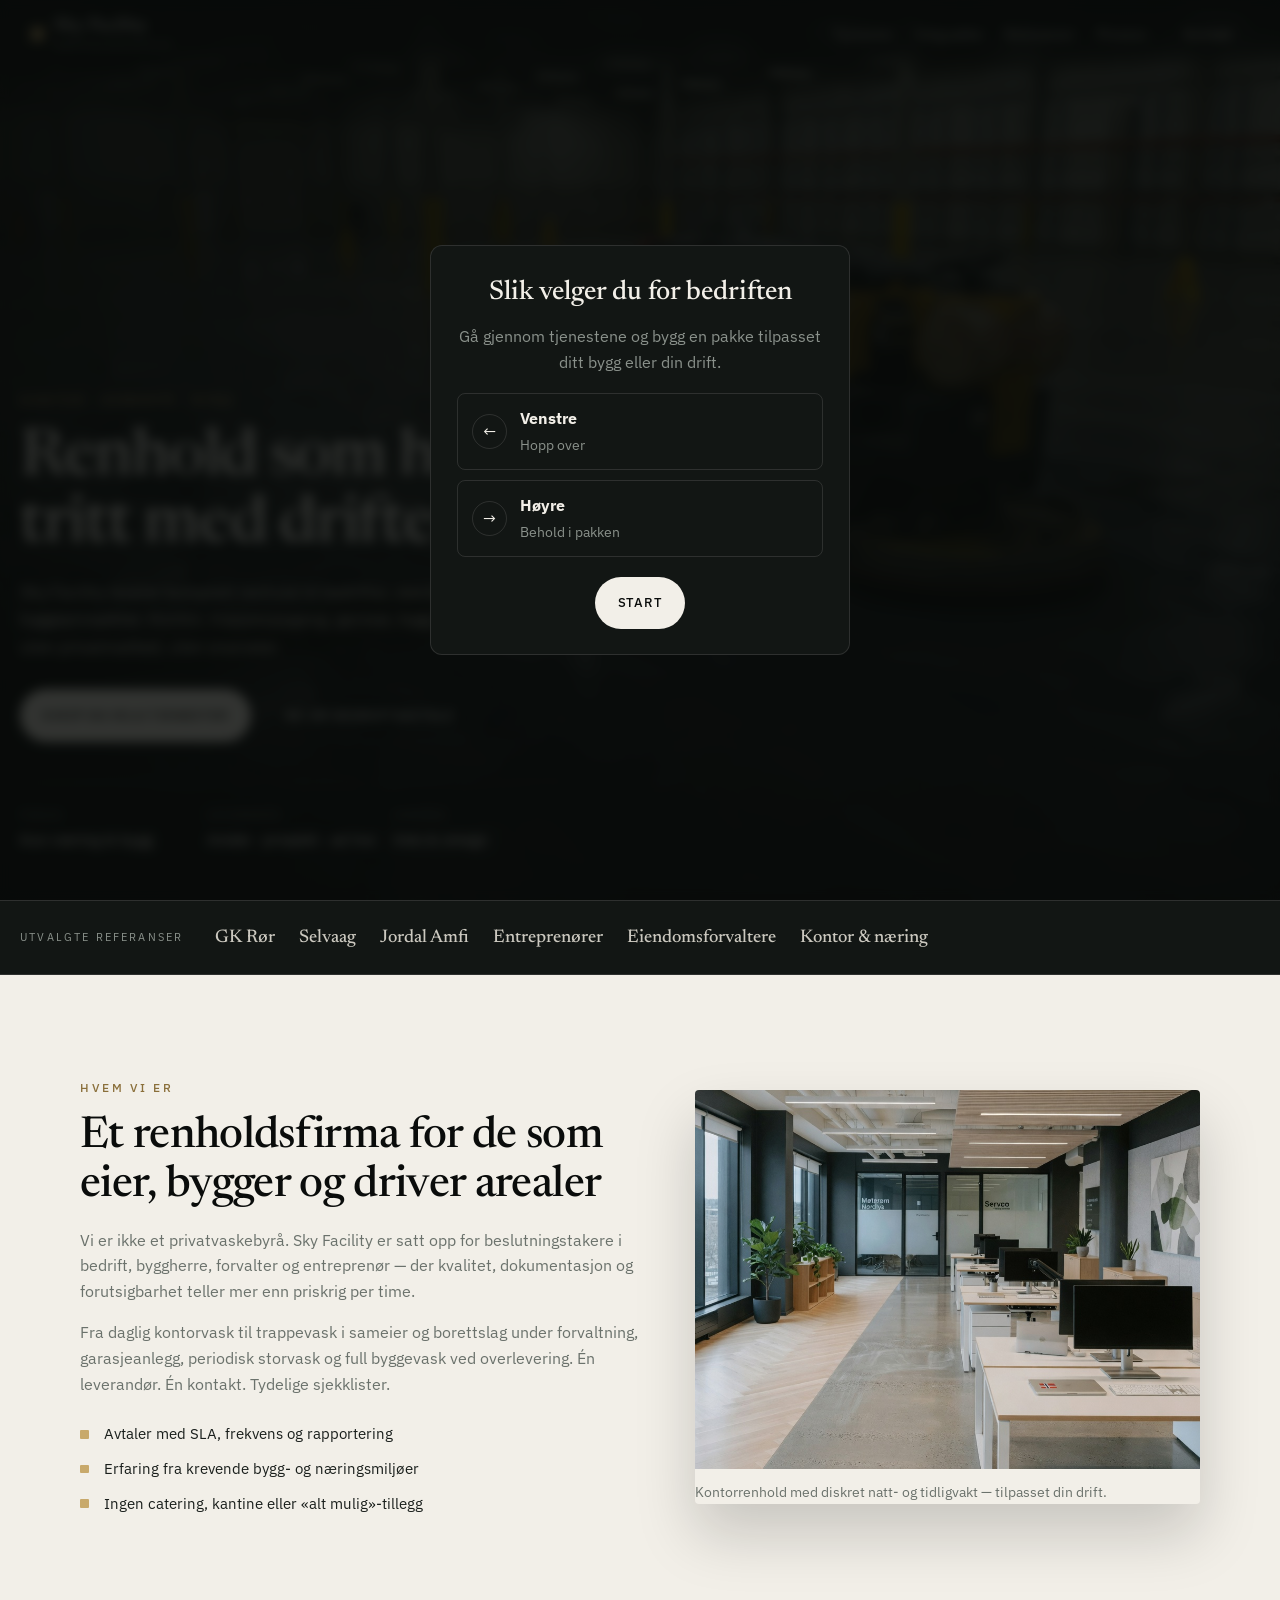
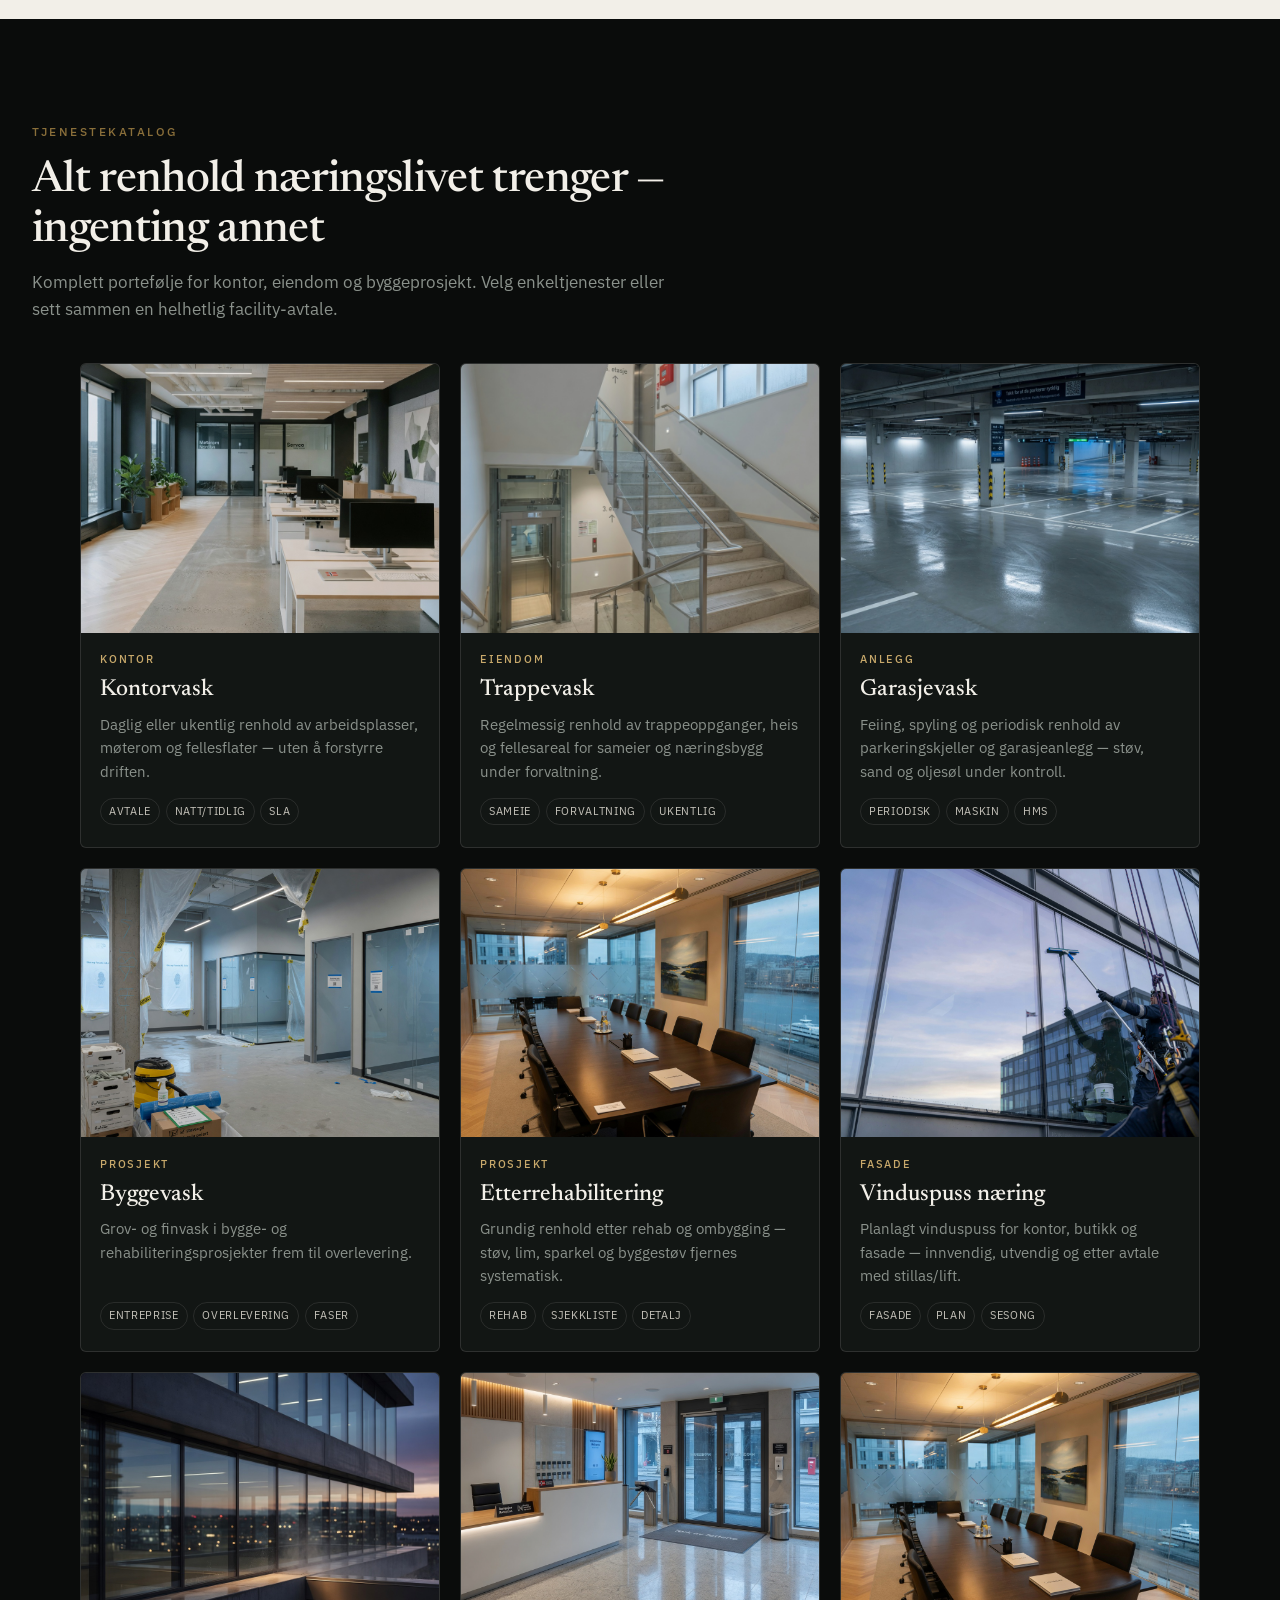
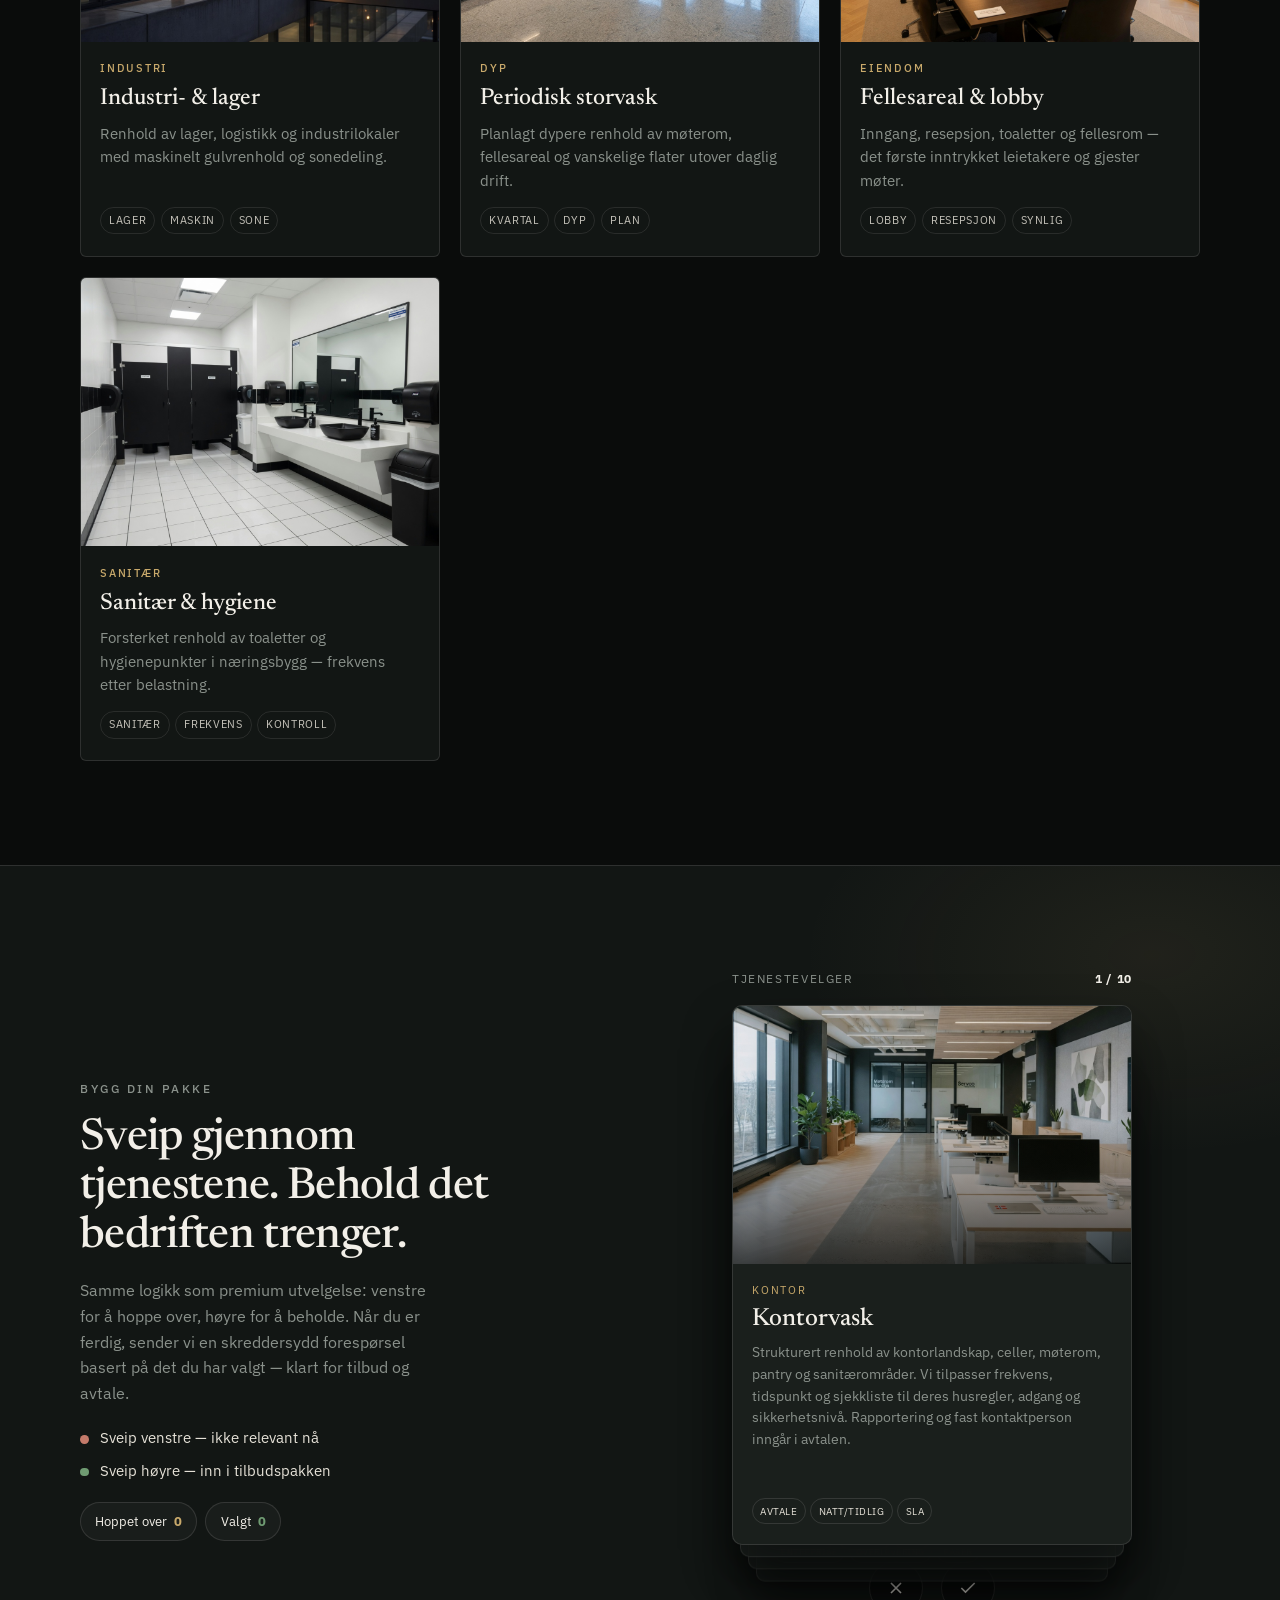
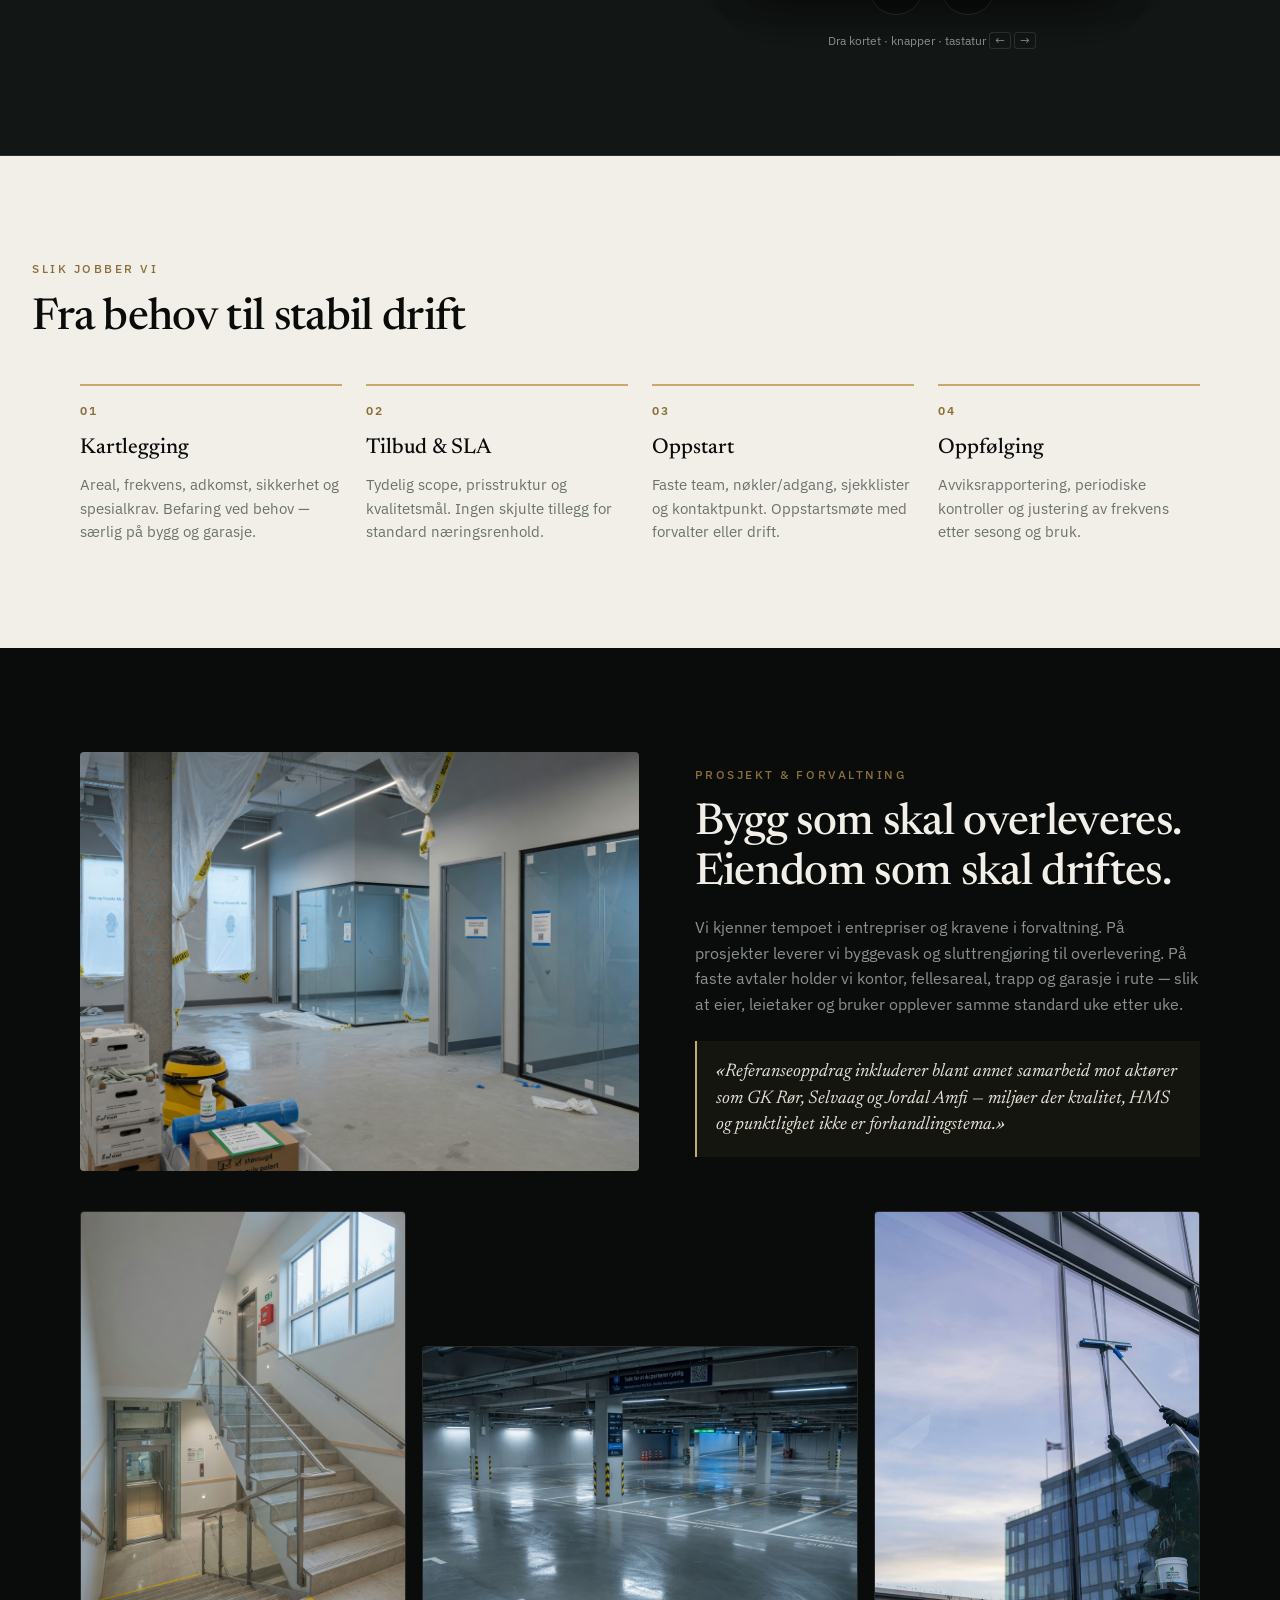
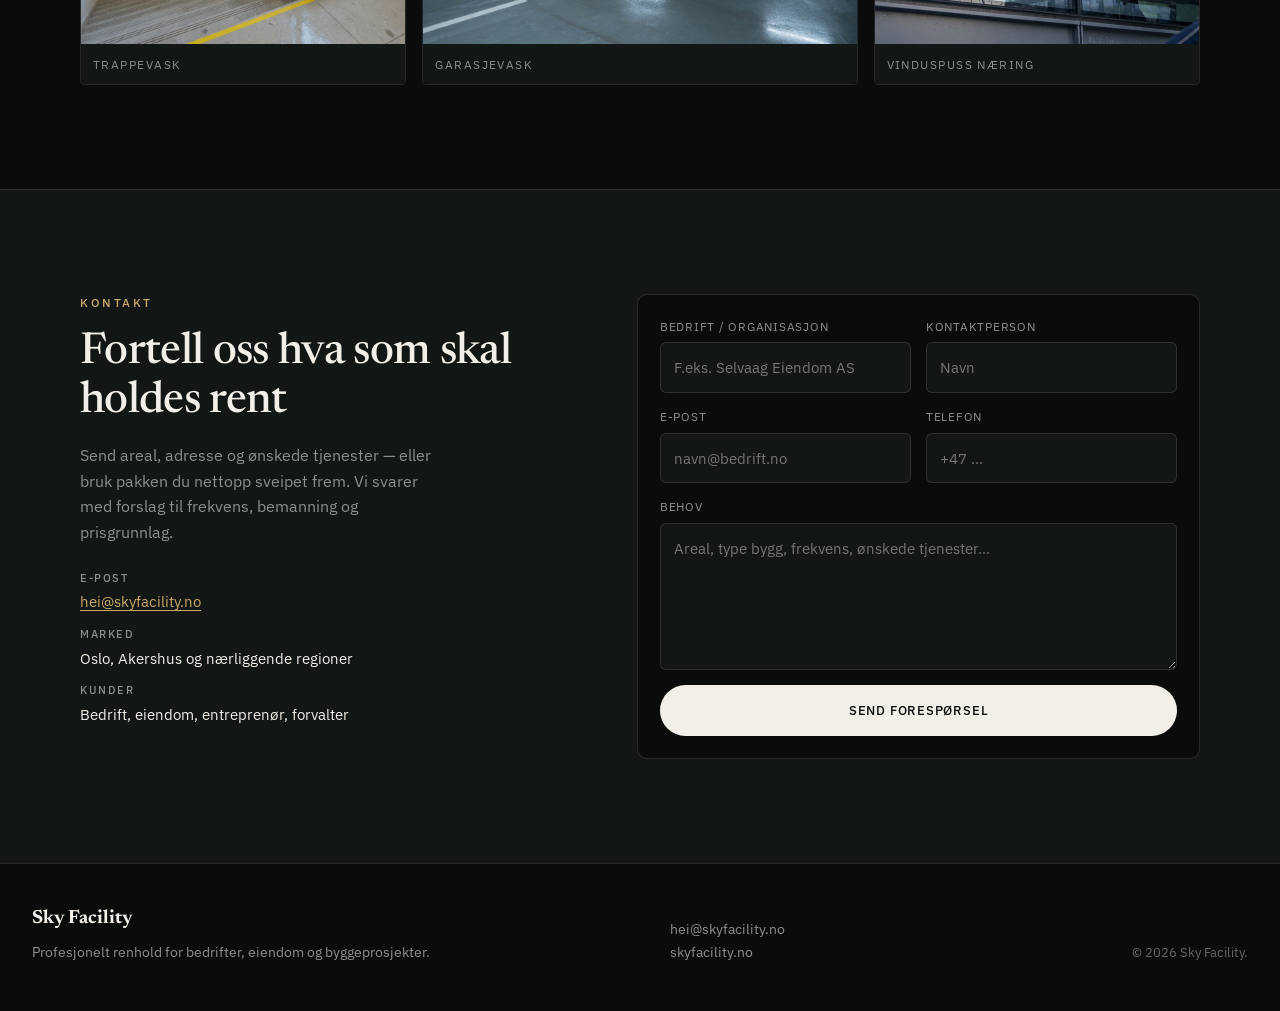
==== commit 903d0be2: "fix: remove Kun B2B label; absolute og:image and canonical" ====
--- a/index.html
+++ b/index.html
@@ -4,11 +4,13 @@
   <meta charset="utf-8" />
   <meta name="viewport" content="width=device-width, initial-scale=1, viewport-fit=cover" />
   <title>Sky Facility · Profesjonelt renhold for næring og bygg</title>
-  <meta name="description" content="Komplett B2B-renhold: kontorvask, trappevask, garasjevask, byggevask og mer. Referanser som GK Rør, Selvaag og Jordal Amfi. Sveip og bygg din tjenestepakke." />
+  <meta name="description" content="Profesjonelt renhold for næring og bygg: kontorvask, trappevask, garasjevask, byggevask og mer. Referanser som GK Rør, Selvaag og Jordal Amfi. Sveip og bygg din tjenestepakke." />
   <meta name="theme-color" content="#0a0c0b" />
   <meta property="og:title" content="Sky Facility · Renhold for bedrifter" />
   <meta property="og:description" content="Profesjonelt renhold for kontor, eiendom og byggeprosjekter. Velg tjenester med ett sveip." />
-  <meta property="og:image" content="assets/hero.jpg" />
+  <meta property="og:image" content="https://skyfacility.no/assets/hero.jpg" />
+  <meta property="og:url" content="https://skyfacility.no/" />
+  <link rel="canonical" href="https://skyfacility.no/" />
   <link rel="preconnect" href="https://fonts.googleapis.com" />
   <link rel="preconnect" href="https://fonts.gstatic.com" crossorigin />
   <link href="https://fonts.googleapis.com/css2?family=Newsreader:ital,opsz,wght@0,6..72,400;0,6..72,500;0,6..72,600;1,6..72,400&family=IBM+Plex+Sans:wght@300;400;500;600&display=swap" rel="stylesheet" />
@@ -45,7 +47,7 @@
         <div class="hero-scrim"></div>
       </div>
       <div class="hero-content">
-        <p class="eyebrow">B2B · Kontor · Eiendom · Bygg</p>
+        <p class="eyebrow">Kontor · Eiendom · Bygg</p>
         <h1>Renhold som holder tritt med&nbsp;driften</h1>
         <p class="lead">
           Sky Facility leverer komplett renhold til bedrifter, eiendomsselskap og byggeprosjekter.
@@ -102,7 +104,6 @@
             Én leverandør. Én kontakt. Tydelige sjekklister.
           </p>
           <ul class="check-list">
-            <li>Kun B2B — boligprivat er utenfor scope</li>
             <li>Avtaler med SLA, frekvens og rapportering</li>
             <li>Erfaring fra krevende bygg- og næringsmiljøer</li>
             <li>Ingen catering, kantine eller «alt mulig»-tillegg</li>
@@ -303,7 +304,7 @@
       <p>hei@skyfacility.no</p>
       <p>skyfacility.no</p>
     </div>
-    <p class="copy">© <span id="year"></span> Sky Facility. Kun B2B.</p>
+    <p class="copy">© <span id="year"></span> Sky Facility.</p>
   </footer>
 
   <!-- Panels -->
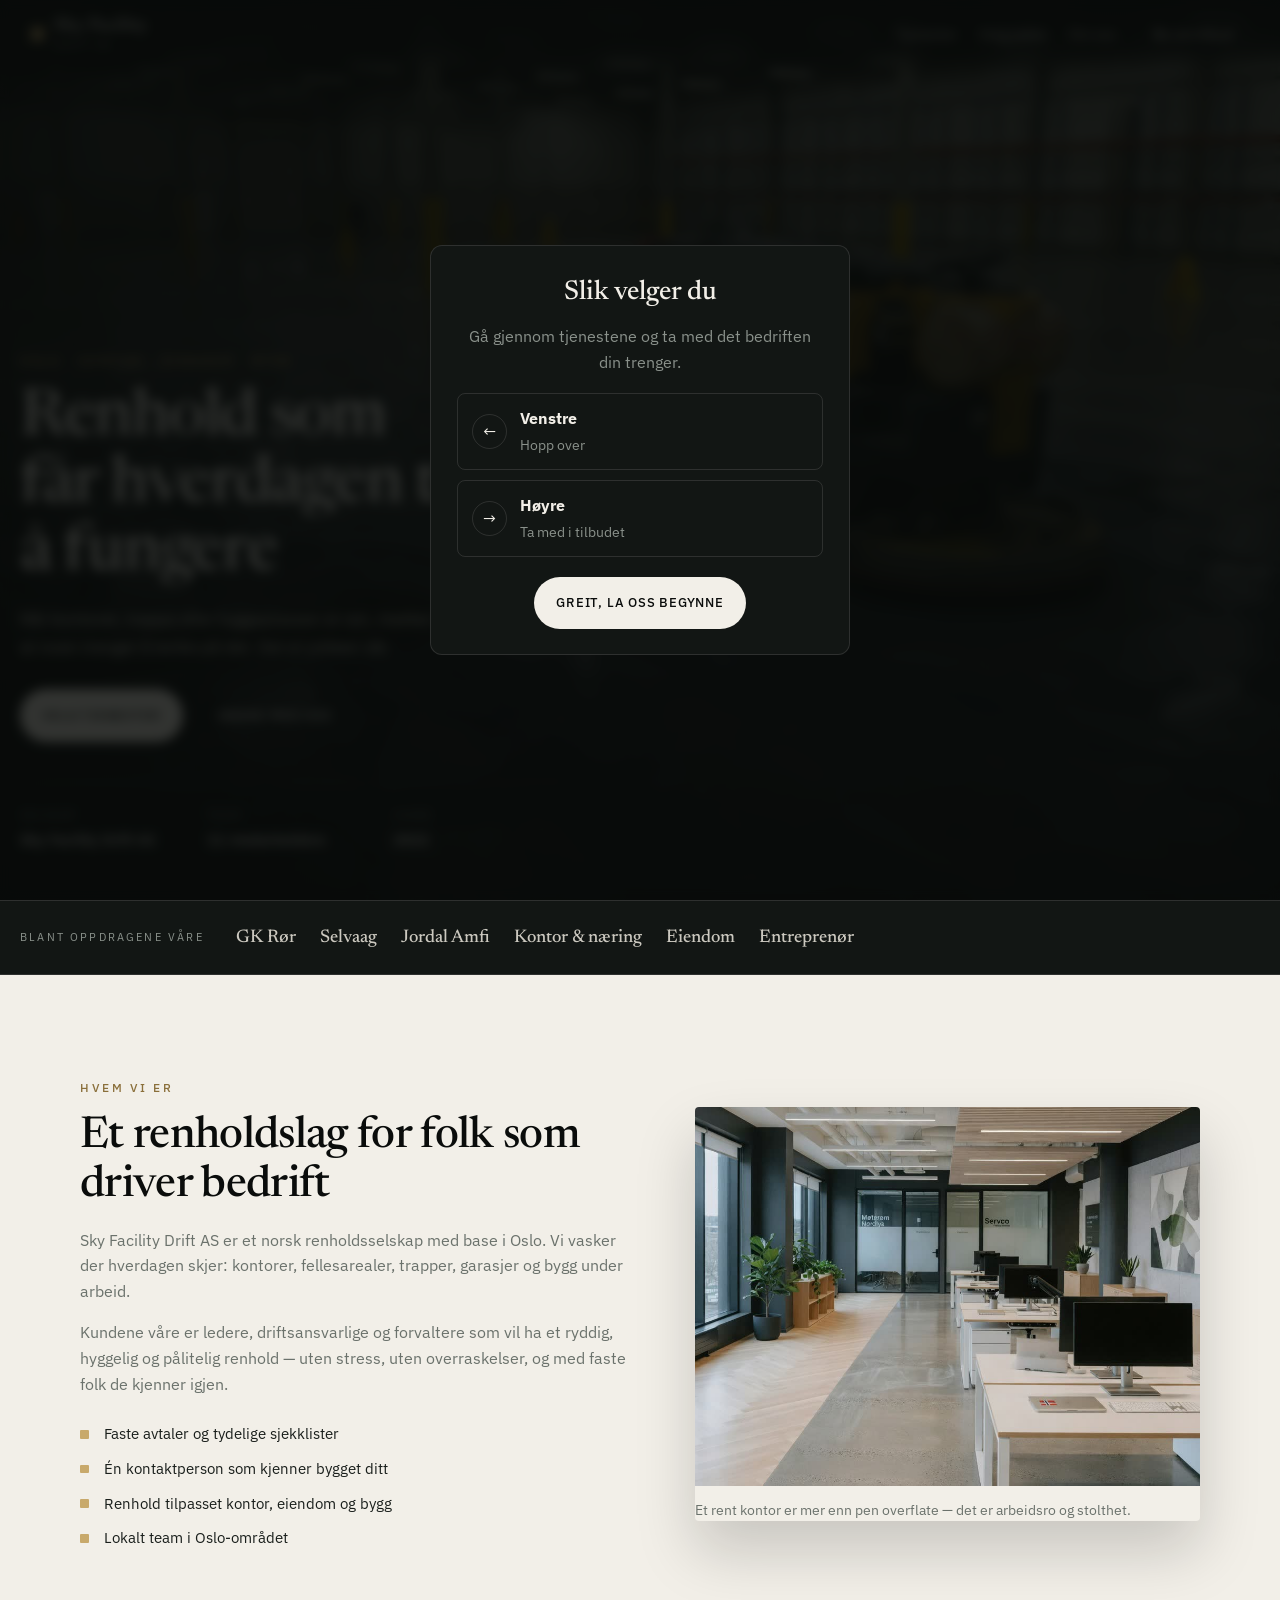
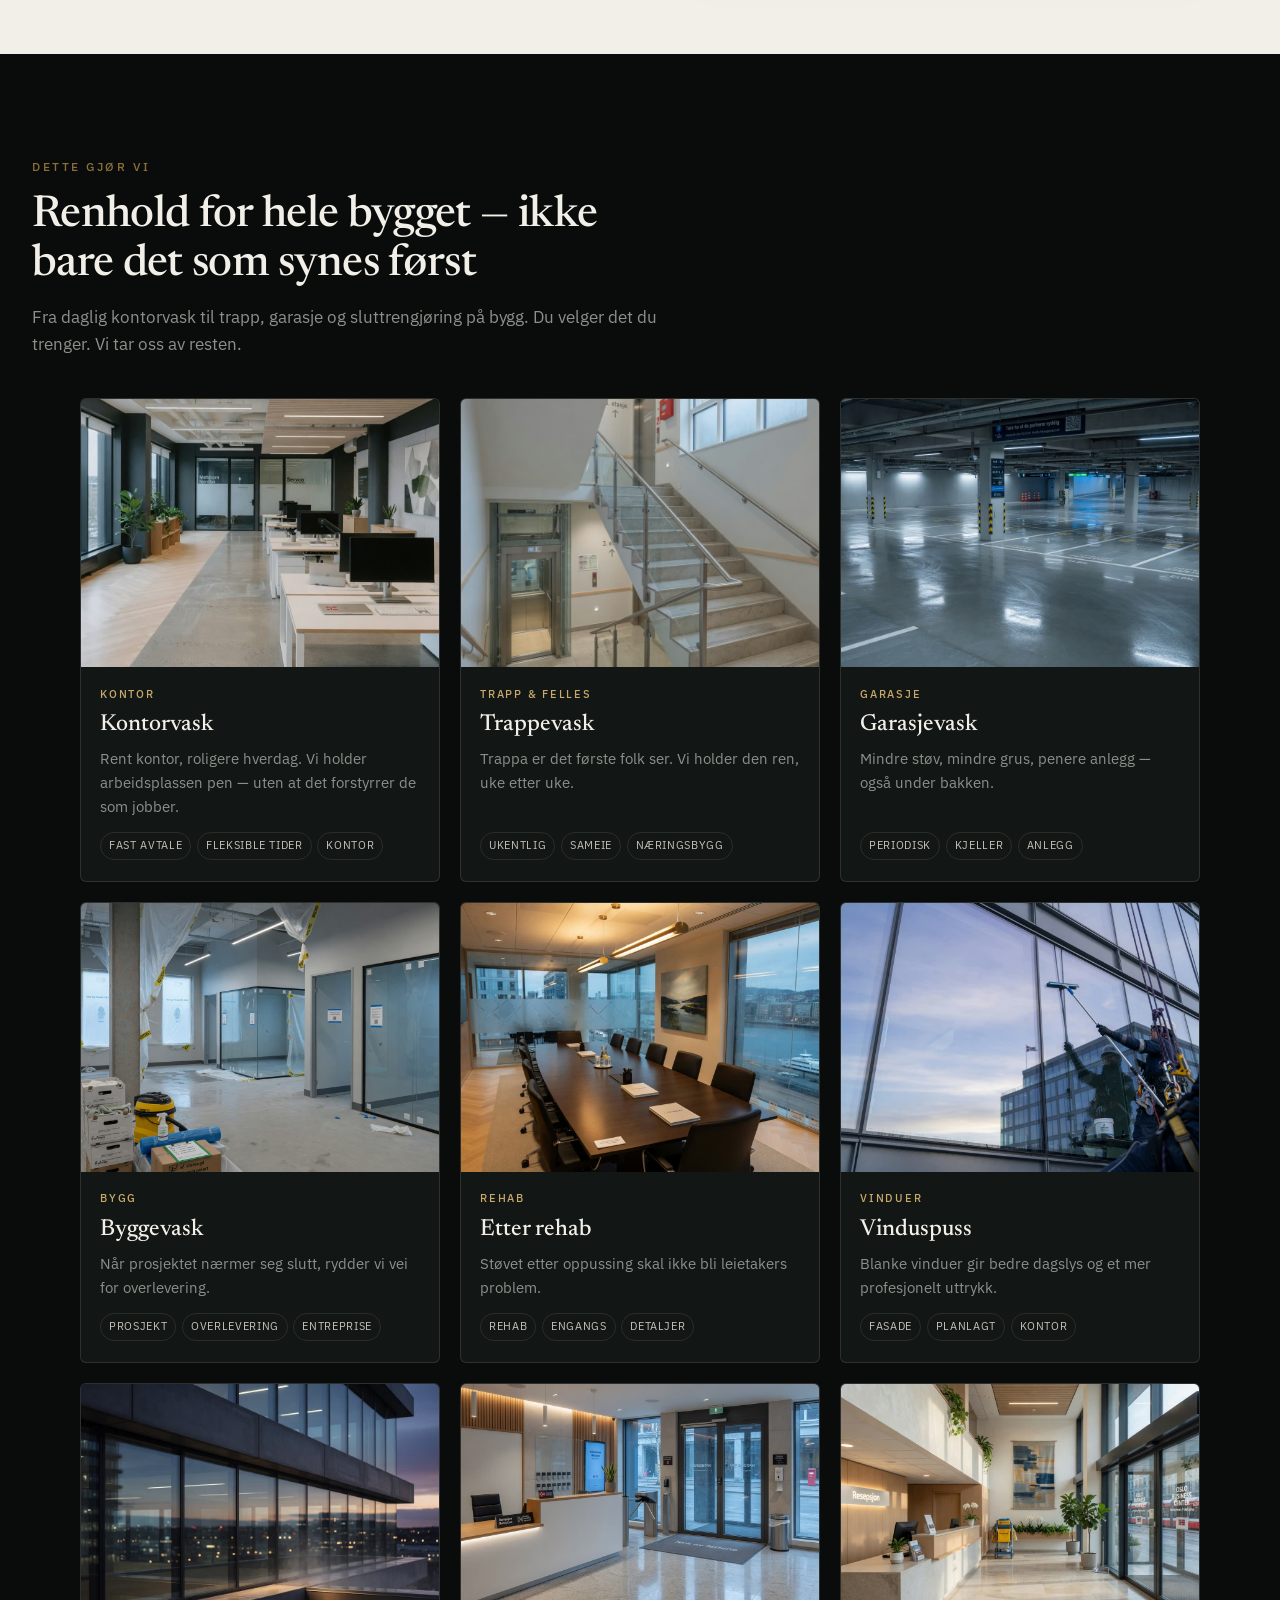
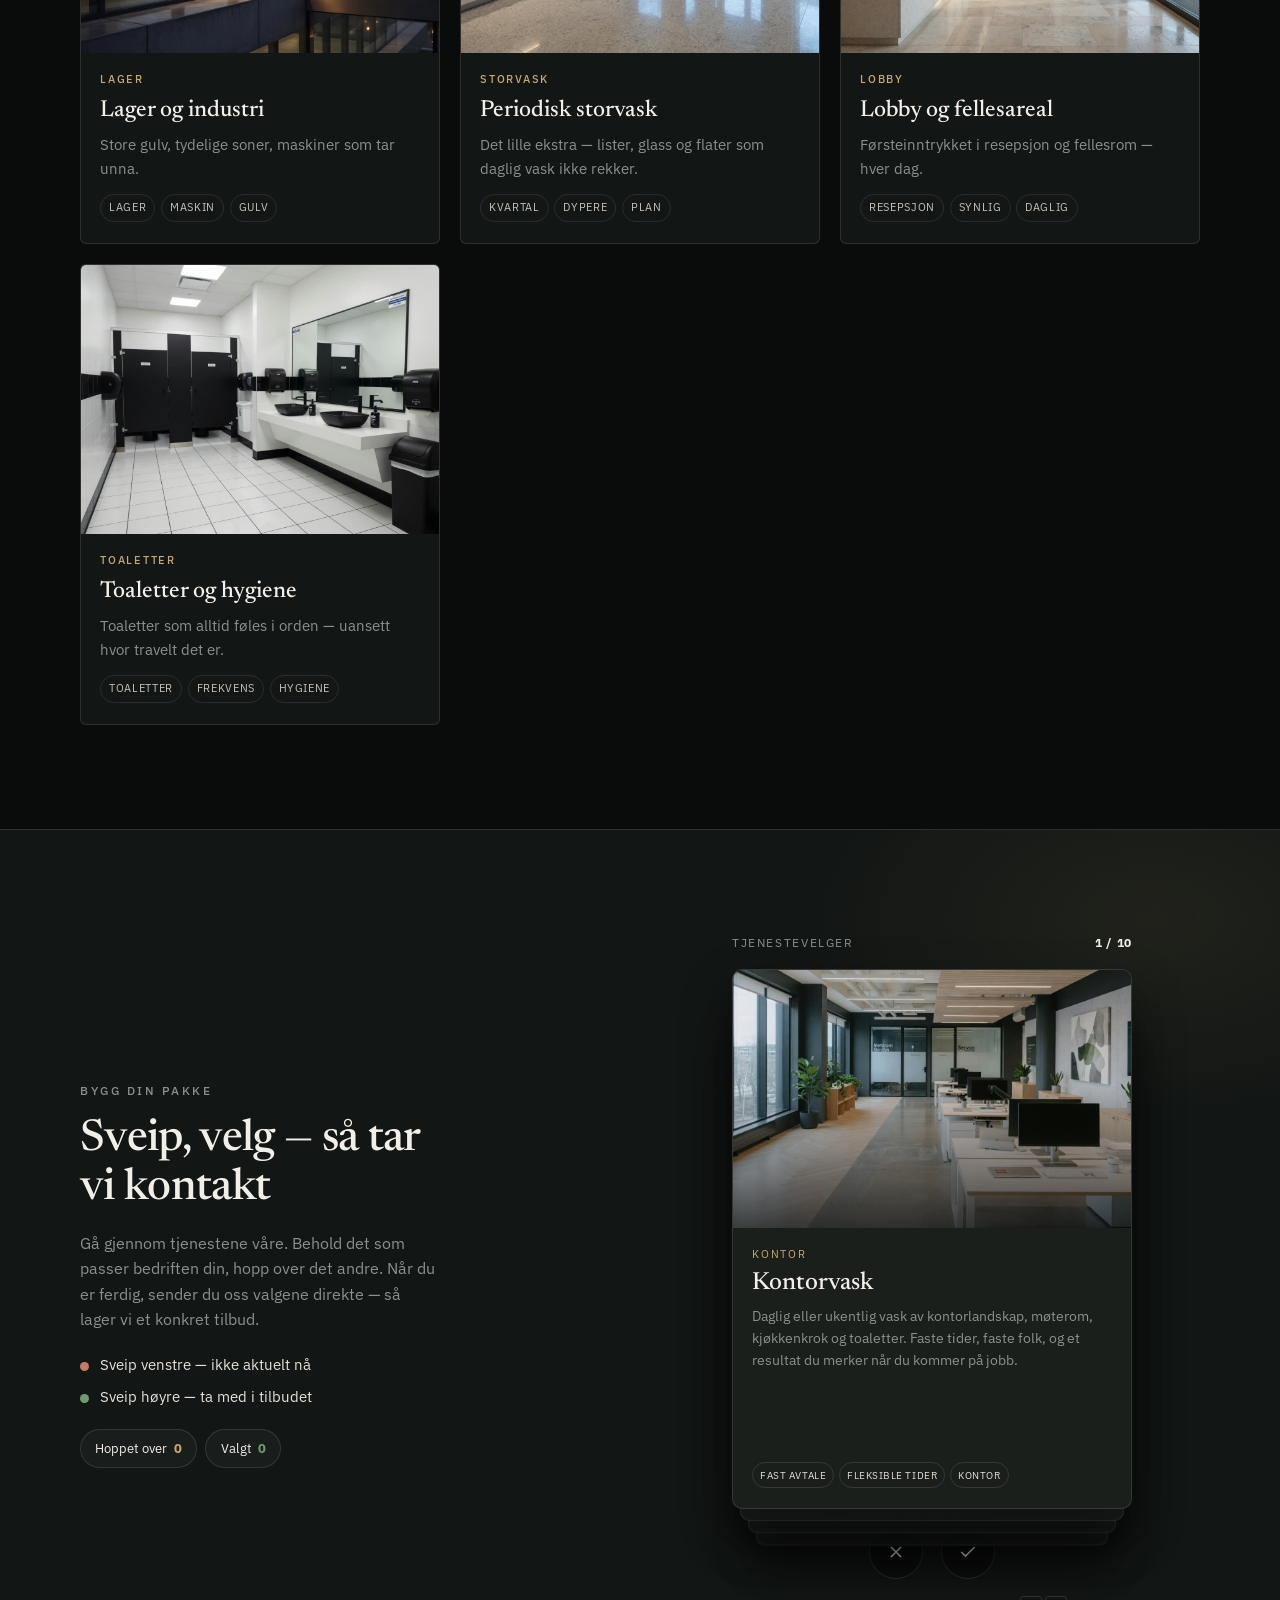
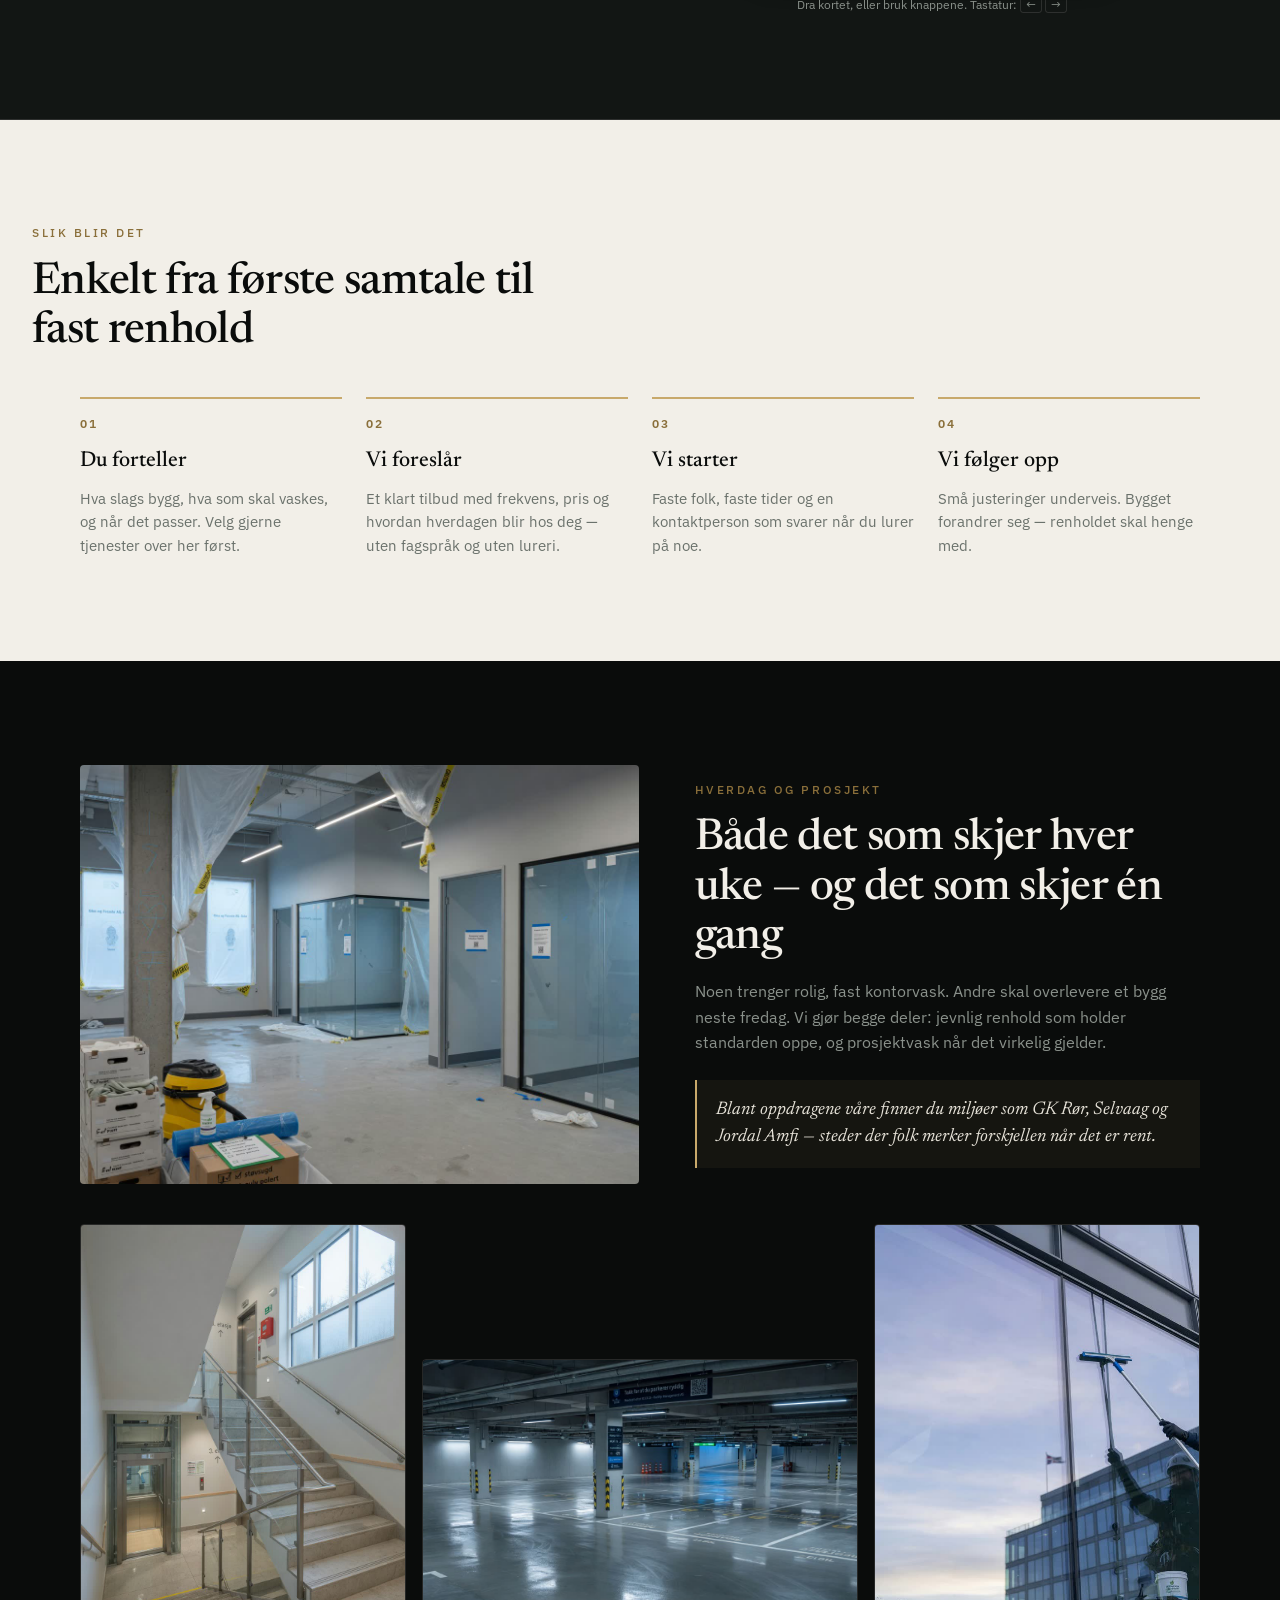
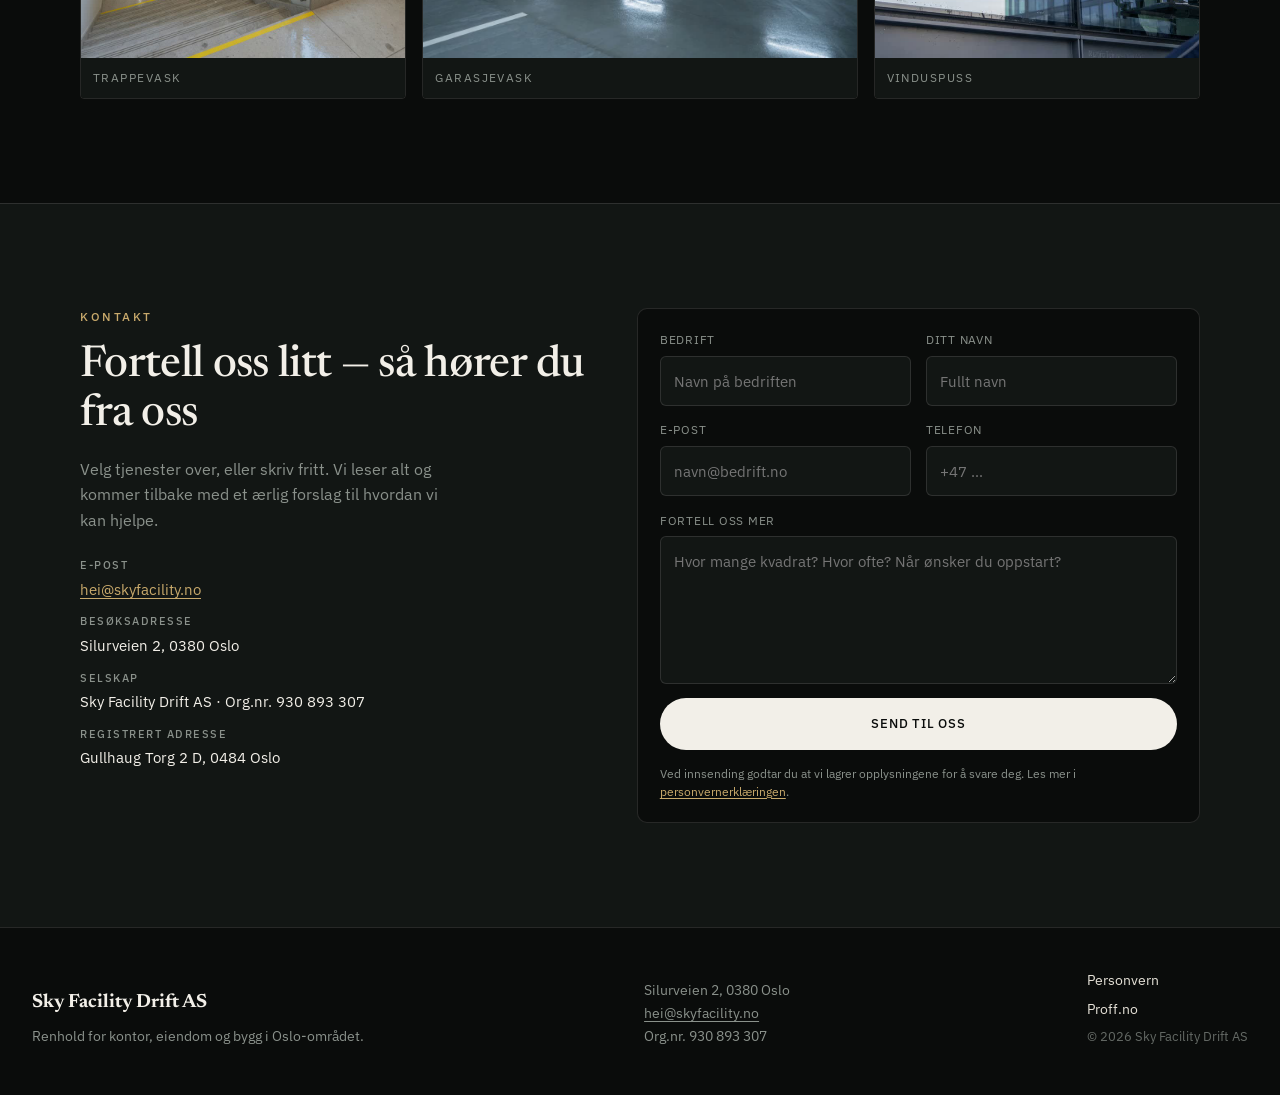
==== commit 4acb6cd9: "feat: production site — real company data, warm copy, form-to-email, SEO and privacy" ====
--- a/index.html
+++ b/index.html
@@ -3,18 +3,53 @@
 <head>
   <meta charset="utf-8" />
   <meta name="viewport" content="width=device-width, initial-scale=1, viewport-fit=cover" />
-  <title>Sky Facility · Profesjonelt renhold for næring og bygg</title>
-  <meta name="description" content="Profesjonelt renhold for næring og bygg: kontorvask, trappevask, garasjevask, byggevask og mer. Referanser som GK Rør, Selvaag og Jordal Amfi. Sveip og bygg din tjenestepakke." />
+  <title>Sky Facility Drift AS · Renhold for kontor, bygg og eiendom</title>
+  <meta name="description" content="Sky Facility Drift AS holder kontorer, trapper, garasjer og byggeplasser rene — pålitelig renhold for norske bedrifter i Oslo-området. Org.nr. 930 893 307." />
   <meta name="theme-color" content="#0a0c0b" />
-  <meta property="og:title" content="Sky Facility · Renhold for bedrifter" />
-  <meta property="og:description" content="Profesjonelt renhold for kontor, eiendom og byggeprosjekter. Velg tjenester med ett sveip." />
+  <link rel="canonical" href="https://skyfacility.no/" />
+  <link rel="icon" href="/favicon.svg" type="image/svg+xml" />
+  <meta property="og:type" content="website" />
+  <meta property="og:locale" content="nb_NO" />
+  <meta property="og:url" content="https://skyfacility.no/" />
+  <meta property="og:title" content="Sky Facility · Renhold som bedrifter kan stole på" />
+  <meta property="og:description" content="Kontorvask, trappevask, garasjevask og byggevask. Velg tjenester og få tilbud — enkelt og ryddig." />
   <meta property="og:image" content="https://skyfacility.no/assets/hero.jpg" />
-  <meta property="og:url" content="https://skyfacility.no/" />
-  <link rel="canonical" href="https://skyfacility.no/" />
+  <meta name="twitter:card" content="summary_large_image" />
+  <meta name="twitter:title" content="Sky Facility · Renhold for bedrifter" />
+  <meta name="twitter:description" content="Kontor, trapp, garasje og bygg — renhold som fungerer i hverdagen." />
+  <meta name="twitter:image" content="https://skyfacility.no/assets/hero.jpg" />
   <link rel="preconnect" href="https://fonts.googleapis.com" />
   <link rel="preconnect" href="https://fonts.gstatic.com" crossorigin />
   <link href="https://fonts.googleapis.com/css2?family=Newsreader:ital,opsz,wght@0,6..72,400;0,6..72,500;0,6..72,600;1,6..72,400&family=IBM+Plex+Sans:wght@300;400;500;600&display=swap" rel="stylesheet" />
+  <link rel="preload" as="image" href="assets/hero.jpg" fetchpriority="high" />
   <link rel="stylesheet" href="styles.css" />
+  <script type="application/ld+json">
+  {
+    "@context": "https://schema.org",
+    "@type": "LocalBusiness",
+    "name": "Sky Facility Drift AS",
+    "legalName": "SKY FACILITY DRIFT AS",
+    "image": "https://skyfacility.no/assets/hero.jpg",
+    "url": "https://skyfacility.no/",
+    "email": "hei@skyfacility.no",
+    "taxID": "930893307",
+    "vatID": "NO930893307MVA",
+    "foundingDate": "2023-02-02",
+    "numberOfEmployees": { "@type": "QuantitativeValue", "value": 11 },
+    "address": {
+      "@type": "PostalAddress",
+      "streetAddress": "Silurveien 2",
+      "postalCode": "0380",
+      "addressLocality": "Oslo",
+      "addressCountry": "NO"
+    },
+    "geo": { "@type": "GeoCoordinates", "latitude": 59.926786, "longitude": 10.650921 },
+    "areaServed": { "@type": "AdministrativeArea", "name": "Oslo og omegn" },
+    "description": "Profesjonelt renhold for kontor, eiendom og byggeprosjekter.",
+    "knowsAbout": ["Kontorvask", "Trappevask", "Garasjevask", "Byggevask", "Vinduspuss"],
+    "sameAs": ["https://www.proff.no/selskap/sky-facility-drift-as/oslo/rengjøring/IFE89VF08NB"]
+  }
+  </script>
 </head>
 <body>
   <a class="skip-link" href="#main">Hopp til innhold</a>
@@ -24,127 +59,120 @@
       <span class="logo-mark" aria-hidden="true"></span>
       <span>
         <strong>Sky Facility</strong>
-        <em>Næringsrenhold</em>
+        <em>Drift AS</em>
       </span>
     </a>
-    <nav class="nav" aria-label="Hovedmeny">
+    <nav class="nav" id="main-nav" aria-label="Hovedmeny">
       <a href="#tjenester">Tjenester</a>
       <a href="#velg">Velg pakke</a>
-      <a href="#referanser">Referanser</a>
-      <a href="#prosess">Prosess</a>
-      <a href="#kontakt" class="nav-cta">Kontakt</a>
+      <a href="#om-oss">Om oss</a>
+      <a href="#kontakt" class="nav-cta">Be om tilbud</a>
     </nav>
-    <button type="button" class="nav-toggle" id="nav-toggle" aria-label="Meny" aria-expanded="false">
+    <button type="button" class="nav-toggle" id="nav-toggle" aria-label="Åpne meny" aria-expanded="false" aria-controls="main-nav">
       <span></span><span></span>
     </button>
   </header>
 
   <main id="main">
-    <!-- HERO -->
     <section class="hero">
       <div class="hero-media">
-        <img src="assets/hero.jpg" alt="Moderne næringsbygg i Norge — renhold og facility for profesjonelle miljøer" width="1920" height="1080" fetchpriority="high" />
+        <img src="assets/hero.jpg" alt="Næringsbygg i Oslo — renhold for profesjonelle arbeidsplasser" width="1600" height="1200" fetchpriority="high" />
         <div class="hero-scrim"></div>
       </div>
       <div class="hero-content">
-        <p class="eyebrow">Kontor · Eiendom · Bygg</p>
-        <h1>Renhold som holder tritt med&nbsp;driften</h1>
+        <p class="eyebrow">Oslo · Kontor · Eiendom · Bygg</p>
+        <h1>Renhold som får&nbsp;hverdagen til å&nbsp;fungere</h1>
         <p class="lead">
-          Sky Facility leverer komplett renhold til bedrifter, eiendomsselskap og byggeprosjekter.
-          Kontor, trappeoppgang, garasje, bygg og industri — uten privatmarked, uten snarveier.
+          Når kontoret, trappa eller byggeplassen er ren, merker alle det —
+          uten at noen trenger å tenke på det. Det er jobben vår.
         </p>
         <div class="hero-actions">
-          <a class="btn btn-light" href="#velg">Sveip og velg tjenester</a>
-          <a class="btn btn-outline" href="#kontakt">Be om bedriftsavtale</a>
+          <a class="btn btn-light" href="#velg">Velg tjenester</a>
+          <a class="btn btn-outline" href="#kontakt">Snakk med oss</a>
         </div>
         <dl class="hero-stats">
           <div>
-            <dt>Fokus</dt>
-            <dd>Kun næring &amp; bygg</dd>
+            <dt>Selskap</dt>
+            <dd>Sky Facility Drift AS</dd>
           </div>
           <div>
-            <dt>Leveranse</dt>
-            <dd>Avtale · prosjekt · ad hoc</dd>
+            <dt>Team</dt>
+            <dd>11 medarbeidere</dd>
           </div>
           <div>
-            <dt>Område</dt>
-            <dd>Oslo &amp; omegn</dd>
+            <dt>Siden</dt>
+            <dd>2023</dd>
           </div>
         </dl>
       </div>
     </section>
 
-    <!-- REFS STRIP -->
-    <section class="refs-strip" id="referanser" aria-label="Utvalgte referanser">
-      <p class="refs-label">Utvalgte referanser</p>
+    <section class="refs-strip" aria-label="Kunder og miljøer">
+      <p class="refs-label">Blant oppdragene våre</p>
       <ul class="refs-list">
         <li>GK Rør</li>
         <li>Selvaag</li>
         <li>Jordal Amfi</li>
-        <li>Entreprenører</li>
-        <li>Eiendomsforvaltere</li>
         <li>Kontor &amp; næring</li>
+        <li>Eiendom</li>
+        <li>Entreprenør</li>
       </ul>
     </section>
 
-    <!-- INTRO -->
-    <section class="section intro" id="om">
+    <section class="section intro" id="om-oss">
       <div class="section-grid">
         <div class="intro-copy">
           <p class="eyebrow dark">Hvem vi er</p>
-          <h2>Et renholdsfirma for de som eier, bygger og driver&nbsp;arealer</h2>
+          <h2>Et renholdslag for folk som driver&nbsp;bedrift</h2>
           <p>
-            Vi er ikke et privatvaskebyrå. Sky Facility er satt opp for beslutningstakere i
-            bedrift, byggherre, forvalter og entreprenør — der kvalitet, dokumentasjon og
-            forutsigbarhet teller mer enn priskrig per time.
+            Sky Facility Drift AS er et norsk renholdsselskap med base i Oslo.
+            Vi vasker der hverdagen skjer: kontorer, fellesarealer, trapper,
+            garasjer og bygg under arbeid.
           </p>
           <p>
-            Fra daglig kontorvask til trappevask i sameier og borettslag under forvaltning,
-            garasjeanlegg, periodisk storvask og full byggevask ved overlevering.
-            Én leverandør. Én kontakt. Tydelige sjekklister.
+            Kundene våre er ledere, driftsansvarlige og forvaltere som vil ha
+            et ryddig, hyggelig og pålitelig renhold — uten stress, uten
+            overraskelser, og med faste folk de kjenner igjen.
           </p>
           <ul class="check-list">
-            <li>Avtaler med SLA, frekvens og rapportering</li>
-            <li>Erfaring fra krevende bygg- og næringsmiljøer</li>
-            <li>Ingen catering, kantine eller «alt mulig»-tillegg</li>
+            <li>Faste avtaler og tydelige sjekklister</li>
+            <li>Én kontaktperson som kjenner bygget ditt</li>
+            <li>Renhold tilpasset kontor, eiendom og bygg</li>
+            <li>Lokalt team i Oslo-området</li>
           </ul>
         </div>
         <figure class="intro-figure">
-          <img src="assets/kontorvask.jpg" alt="Kontorlandskap etter profesjonell næringsrenhold" width="1200" height="900" loading="lazy" />
-          <figcaption>Kontorrenhold med diskret natt- og tidligvakt — tilpasset din drift.</figcaption>
-        </figure>
-      </div>
-    </section>
-
-    <!-- SERVICES GRID -->
+          <img src="assets/kontorvask.jpg" alt="Kontor som er klart for en ny arbeidsdag" width="1280" height="720" loading="lazy" />
+          <figcaption>Et rent kontor er mer enn pen overflate — det er arbeidsro og stolthet.</figcaption>
+        </figure>
+      </div>
+    </section>
+
     <section class="section services" id="tjenester">
       <div class="section-head">
-        <p class="eyebrow dark">Tjenestekatalog</p>
-        <h2>Alt renhold næringslivet trenger — ingenting annet</h2>
+        <p class="eyebrow dark">Dette gjør vi</p>
+        <h2>Renhold for hele bygget — ikke bare det som synes først</h2>
         <p class="section-lead">
-          Komplett portefølje for kontor, eiendom og byggeprosjekt. Velg enkeltjenester
-          eller sett sammen en helhetlig facility-avtale.
+          Fra daglig kontorvask til trapp, garasje og sluttrengjøring på bygg.
+          Du velger det du trenger. Vi tar oss av resten.
         </p>
       </div>
-      <div class="service-grid" id="service-grid">
-        <!-- filled by JS for DRY with swipe data -->
-      </div>
-    </section>
-
-    <!-- SWIPE DECK -->
+      <div class="service-grid" id="service-grid"></div>
+    </section>
+
     <section class="section deck-section" id="velg">
       <div class="deck-layout">
         <div class="deck-intro">
           <p class="eyebrow">Bygg din pakke</p>
-          <h2>Sveip gjennom tjenestene. Behold det bedriften trenger.</h2>
+          <h2>Sveip, velg — så tar vi&nbsp;kontakt</h2>
           <p>
-            Samme logikk som premium utvelgelse: venstre for å hoppe over, høyre for å
-            beholde. Når du er ferdig, sender vi en skreddersydd forespørsel basert på
-            det du har valgt — klart for tilbud og avtale.
+            Gå gjennom tjenestene våre. Behold det som passer bedriften din,
+            hopp over det andre. Når du er ferdig, sender du oss valgene
+            direkte — så lager vi et konkret tilbud.
           </p>
           <ul class="deck-legend">
-            <li><span class="dot skip"></span> Sveip venstre — ikke relevant nå</li>
-            <li><span class="dot keep"></span> Sveip høyre — inn i tilbudspakken</li>
+            <li><span class="dot skip"></span> Sveip venstre — ikke aktuelt nå</li>
+            <li><span class="dot keep"></span> Sveip høyre — ta med i tilbudet</li>
           </ul>
           <div class="deck-counts">
             <button type="button" class="chip" id="btn-open-skip">Hoppet over <b id="skip-count">0</b></button>
@@ -157,124 +185,140 @@
             <span>Tjenestevelger</span>
             <strong><span id="progress-current">1</span> / <span id="progress-total">0</span></strong>
           </div>
-          <div class="stack" id="stack" aria-live="polite"></div>
+          <div class="stack" id="stack" role="region" aria-label="Tjenestekort" aria-live="polite"></div>
           <div class="controls">
-            <button type="button" class="ctrl ctrl-skip" id="btn-skip" aria-label="Hopp over">
-              <svg viewBox="0 0 24 24" fill="none" stroke="currentColor" stroke-width="2"><path d="M18 6L6 18M6 6l12 12"/></svg>
+            <button type="button" class="ctrl ctrl-skip" id="btn-skip" aria-label="Hopp over denne tjenesten">
+              <svg viewBox="0 0 24 24" fill="none" stroke="currentColor" stroke-width="2" aria-hidden="true"><path d="M18 6L6 18M6 6l12 12"/></svg>
             </button>
-            <button type="button" class="ctrl ctrl-keep" id="btn-keep" aria-label="Behold">
-              <svg viewBox="0 0 24 24" fill="none" stroke="currentColor" stroke-width="2"><path d="M20 6L9 17l-5-5"/></svg>
+            <button type="button" class="ctrl ctrl-keep" id="btn-keep" aria-label="Ta med denne tjenesten">
+              <svg viewBox="0 0 24 24" fill="none" stroke="currentColor" stroke-width="2" aria-hidden="true"><path d="M20 6L9 17l-5-5"/></svg>
             </button>
           </div>
-          <p class="help-line">Dra kortet · knapper · tastatur <kbd>←</kbd> <kbd>→</kbd></p>
-        </div>
-      </div>
-
-      <!-- Summary appears when deck done -->
+          <p class="help-line" id="stack-status">Dra kortet, eller bruk knappene. Tastatur: <kbd>←</kbd> <kbd>→</kbd></p>
+        </div>
+      </div>
+
       <div class="plan-summary" id="plan-summary" hidden>
         <div class="plan-card">
-          <h3 id="plan-title">Din bedriftspakke</h3>
-          <p id="plan-lead">Tjenestene under er klare for tilbud.</p>
+          <h3 id="plan-title">Dine valg</h3>
+          <p id="plan-lead">Dette har du tatt med. Fyll ut skjemaet under — vi får valgene på e-post.</p>
           <ul class="plan-list" id="plan-list"></ul>
           <div class="plan-actions">
-            <a class="btn btn-dark" id="btn-mailto" href="#kontakt">Gå til forespørsel</a>
+            <a class="btn btn-dark" href="#kontakt">Gå til skjema</a>
             <button type="button" class="btn btn-ghost-dark" id="btn-restart">Velg på nytt</button>
           </div>
         </div>
       </div>
     </section>
 
-    <!-- PROCESS -->
     <section class="section process" id="prosess">
       <div class="section-head">
-        <p class="eyebrow dark">Slik jobber vi</p>
-        <h2>Fra behov til stabil drift</h2>
+        <p class="eyebrow dark">Slik blir det</p>
+        <h2>Enkelt fra første samtale til fast&nbsp;renhold</h2>
       </div>
       <ol class="process-steps">
-        <li style="--i:0">
+        <li>
           <span class="step-num">01</span>
-          <h3>Kartlegging</h3>
-          <p>Areal, frekvens, adkomst, sikkerhet og spesialkrav. Befaring ved behov — særlig på bygg og garasje.</p>
+          <h3>Du forteller</h3>
+          <p>Hva slags bygg, hva som skal vaskes, og når det passer. Velg gjerne tjenester over her først.</p>
         </li>
-        <li style="--i:1">
+        <li>
           <span class="step-num">02</span>
-          <h3>Tilbud &amp; SLA</h3>
-          <p>Tydelig scope, prisstruktur og kvalitetsmål. Ingen skjulte tillegg for standard næringsrenhold.</p>
+          <h3>Vi foreslår</h3>
+          <p>Et klart tilbud med frekvens, pris og hvordan hverdagen blir hos deg — uten fagspråk og uten lureri.</p>
         </li>
-        <li style="--i:2">
+        <li>
           <span class="step-num">03</span>
-          <h3>Oppstart</h3>
-          <p>Faste team, nøkler/adgang, sjekklister og kontaktpunkt. Oppstartsmøte med forvalter eller drift.</p>
+          <h3>Vi starter</h3>
+          <p>Faste folk, faste tider og en kontaktperson som svarer når du lurer på noe.</p>
         </li>
-        <li style="--i:3">
+        <li>
           <span class="step-num">04</span>
-          <h3>Oppfølging</h3>
-          <p>Avviksrapportering, periodiske kontroller og justering av frekvens etter sesong og bruk.</p>
+          <h3>Vi følger opp</h3>
+          <p>Små justeringer underveis. Bygget forandrer seg — renholdet skal henge med.</p>
         </li>
       </ol>
     </section>
 
-    <!-- CASES / PROOF -->
     <section class="section proof">
       <div class="section-grid proof-grid">
         <figure class="proof-visual">
-          <img src="assets/byggevask.jpg" alt="Byggevask i næringsprosjekt før overlevering" width="1200" height="900" loading="lazy" />
+          <img src="assets/byggevask.jpg" alt="Bygg klart til overlevering etter grundig renhold" width="1152" height="864" loading="lazy" />
         </figure>
         <div class="proof-copy">
-          <p class="eyebrow dark">Prosjekt &amp; forvaltning</p>
-          <h2>Bygg som skal overleveres. Eiendom som skal driftes.</h2>
+          <p class="eyebrow dark">Hverdag og prosjekt</p>
+          <h2>Både det som skjer hver uke — og det som skjer én gang</h2>
           <p>
-            Vi kjenner tempoet i entrepriser og kravene i forvaltning. På prosjekter leverer vi
-            byggevask og sluttrengjøring til overlevering. På faste avtaler holder vi kontor,
-            fellesareal, trapp og garasje i rute — slik at eier, leietaker og bruker opplever
-            samme standard uke etter uke.
+            Noen trenger rolig, fast kontorvask. Andre skal overlevere et bygg
+            neste fredag. Vi gjør begge deler: jevnlig renhold som holder standarden
+            oppe, og prosjektvask når det virkelig gjelder.
           </p>
           <blockquote>
-            «Referanseoppdrag inkluderer blant annet samarbeid mot aktører som GK Rør, Selvaag
-            og Jordal Amfi — miljøer der kvalitet, HMS og punktlighet ikke er forhandlingstema.»
+            Blant oppdragene våre finner du miljøer som GK Rør, Selvaag og Jordal Amfi —
+            steder der folk merker forskjellen når det er rent.
           </blockquote>
         </div>
       </div>
       <div class="mosaic">
         <figure>
-          <img src="assets/trappevask.jpg" alt="Trappevask i moderne bolig- og næringsbygg" loading="lazy" width="800" height="1066" />
+          <img src="assets/trappevask.jpg" alt="Lys og ren trappeoppgang" loading="lazy" width="864" height="1152" />
           <figcaption>Trappevask</figcaption>
         </figure>
         <figure>
-          <img src="assets/garasjevask.jpg" alt="Garasjevask i underjordisk parkeringsanlegg" loading="lazy" width="1200" height="675" />
+          <img src="assets/garasjevask.jpg" alt="Ren og ryddig parkeringskjeller" loading="lazy" width="1280" height="720" />
           <figcaption>Garasjevask</figcaption>
         </figure>
         <figure>
-          <img src="assets/vinduspuss.jpg" alt="Vinduspuss på næringsfasade" loading="lazy" width="1200" height="900" />
-          <figcaption>Vinduspuss næring</figcaption>
-        </figure>
-      </div>
-    </section>
-
-    <!-- CONTACT -->
+          <img src="assets/vinduspuss.jpg" alt="Blanke vinduer i næringsbygg" loading="lazy" width="1152" height="864" />
+          <figcaption>Vinduspuss</figcaption>
+        </figure>
+      </div>
+    </section>
+
     <section class="section contact" id="kontakt">
       <div class="contact-panel">
         <div>
           <p class="eyebrow">Kontakt</p>
-          <h2>Fortell oss hva som skal holdes rent</h2>
+          <h2>Fortell oss litt — så hører du fra&nbsp;oss</h2>
           <p class="contact-lead">
-            Send areal, adresse og ønskede tjenester — eller bruk pakken du nettopp sveipet frem.
-            Vi svarer med forslag til frekvens, bemanning og prisgrunnlag.
+            Velg tjenester over, eller skriv fritt. Vi leser alt og kommer tilbake
+            med et ærlig forslag til hvordan vi kan hjelpe.
           </p>
           <ul class="contact-meta">
-            <li><strong>E-post</strong> <a href="mailto:hei@skyfacility.no">hei@skyfacility.no</a></li>
-            <li><strong>Marked</strong> Oslo, Akershus og nærliggende regioner</li>
-            <li><strong>Kunder</strong> Bedrift, eiendom, entreprenør, forvalter</li>
+            <li>
+              <strong>E-post</strong>
+              <a href="mailto:hei@skyfacility.no">hei@skyfacility.no</a>
+            </li>
+            <li>
+              <strong>Besøksadresse</strong>
+              Silurveien 2, 0380 Oslo
+            </li>
+            <li>
+              <strong>Selskap</strong>
+              Sky Facility Drift AS · Org.nr. 930 893 307
+            </li>
+            <li>
+              <strong>Registrert adresse</strong>
+              Gullhaug Torg 2 D, 0484 Oslo
+            </li>
           </ul>
         </div>
-        <form class="contact-form" id="contact-form" action="mailto:hei@skyfacility.no" method="get" enctype="text/plain">
+
+        <form class="contact-form" id="contact-form" novalidate>
+          <input type="hidden" name="_subject" value="Ny henvendelse fra skyfacility.no" />
+          <input type="hidden" name="_template" value="table" />
+          <input type="hidden" name="_captcha" value="false" />
+          <input type="text" name="_honey" class="hp" tabindex="-1" autocomplete="off" aria-hidden="true" />
+          <input type="hidden" name="valgte_tjenester" id="field-services" value="" />
+          <input type="hidden" name="hoppet_over" id="field-skipped" value="" />
+
           <label>
-            Bedrift / organisasjon
-            <input type="text" name="company" required placeholder="F.eks. Selvaag Eiendom AS" autocomplete="organization" />
+            Bedrift
+            <input type="text" name="bedrift" required placeholder="Navn på bedriften" autocomplete="organization" />
           </label>
           <label>
-            Kontaktperson
-            <input type="text" name="name" required placeholder="Navn" autocomplete="name" />
+            Ditt navn
+            <input type="text" name="navn" required placeholder="Fullt navn" autocomplete="name" />
           </label>
           <label>
             E-post
@@ -282,14 +326,19 @@
           </label>
           <label>
             Telefon
-            <input type="tel" name="phone" placeholder="+47 …" autocomplete="tel" />
+            <input type="tel" name="telefon" placeholder="+47 …" autocomplete="tel" />
           </label>
           <label class="full">
-            Behov
-            <textarea name="message" id="contact-message" rows="5" required placeholder="Areal, type bygg, frekvens, ønskede tjenester…"></textarea>
+            Fortell oss mer
+            <textarea name="melding" id="contact-message" rows="5" required placeholder="Hvor mange kvadrat? Hvor ofte? Når ønsker du oppstart?"></textarea>
           </label>
           <p class="form-note" id="form-selected-note" hidden></p>
-          <button type="submit" class="btn btn-light full-btn">Send forespørsel</button>
+          <p class="form-status" id="form-status" role="status" aria-live="polite" hidden></p>
+          <button type="submit" class="btn btn-light full-btn" id="form-submit">Send til oss</button>
+          <p class="form-fine full">
+            Ved innsending godtar du at vi lagrer opplysningene for å svare deg.
+            Les mer i <a href="personvern.html">personvernerklæringen</a>.
+          </p>
         </form>
       </div>
     </section>
@@ -297,17 +346,21 @@
 
   <footer class="site-footer">
     <div>
-      <strong>Sky Facility</strong>
-      <p>Profesjonelt renhold for bedrifter, eiendom og byggeprosjekter.</p>
+      <strong>Sky Facility Drift AS</strong>
+      <p>Renhold for kontor, eiendom og bygg i Oslo-området.</p>
     </div>
     <div>
-      <p>hei@skyfacility.no</p>
-      <p>skyfacility.no</p>
+      <p>Silurveien 2, 0380 Oslo</p>
+      <p><a href="mailto:hei@skyfacility.no">hei@skyfacility.no</a></p>
+      <p>Org.nr. 930 893 307</p>
     </div>
-    <p class="copy">© <span id="year"></span> Sky Facility.</p>
+    <div class="footer-links">
+      <a href="personvern.html">Personvern</a>
+      <a href="https://www.proff.no/selskap/sky-facility-drift-as/oslo/rengjøring/IFE89VF08NB" rel="noopener noreferrer" target="_blank">Proff.no</a>
+      <p class="copy">© <span id="year"></span> Sky Facility Drift AS</p>
+    </div>
   </footer>
 
-  <!-- Panels -->
   <div class="panel-backdrop" id="panel-backdrop"></div>
   <aside class="panel" id="panel-keep" aria-label="Valgte tjenester">
     <header>
@@ -328,13 +381,13 @@
 
   <div class="tutorial" id="tutorial" role="dialog" aria-modal="true" aria-labelledby="tut-title" hidden>
     <div class="tutorial-box">
-      <h2 id="tut-title">Slik velger du for bedriften</h2>
-      <p>Gå gjennom tjenestene og bygg en pakke tilpasset ditt bygg eller din drift.</p>
+      <h2 id="tut-title">Slik velger du</h2>
+      <p>Gå gjennom tjenestene og ta med det bedriften din trenger.</p>
       <div class="tutorial-rows">
-        <div class="tutorial-row"><span>←</span><div><strong>Venstre</strong><em>Hopp over</em></div></div>
-        <div class="tutorial-row"><span>→</span><div><strong>Høyre</strong><em>Behold i pakken</em></div></div>
-      </div>
-      <button type="button" class="btn btn-light" id="btn-tutorial-ok">Start</button>
+        <div class="tutorial-row"><span aria-hidden="true">←</span><div><strong>Venstre</strong><em>Hopp over</em></div></div>
+        <div class="tutorial-row"><span aria-hidden="true">→</span><div><strong>Høyre</strong><em>Ta med i tilbudet</em></div></div>
+      </div>
+      <button type="button" class="btn btn-light" id="btn-tutorial-ok">Greit, la oss begynne</button>
     </div>
   </div>
 
--- a/styles.css
+++ b/styles.css
@@ -1051,3 +1051,59 @@
     transition-duration: 0.01ms !important;
   }
 }
+
+/* Form status + honeypot + footer links */
+.hp {
+  position: absolute !important;
+  left: -9999px !important;
+  width: 1px !important;
+  height: 1px !important;
+  opacity: 0 !important;
+  pointer-events: none !important;
+}
+.form-status {
+  grid-column: 1 / -1;
+  margin: 0;
+  padding: 0.85rem 1rem;
+  border-radius: 8px;
+  font-size: 0.92rem;
+  line-height: 1.45;
+  background: rgba(255,255,255,0.04);
+  border: 1px solid var(--line);
+  text-transform: none;
+  letter-spacing: normal;
+}
+.form-status.ok {
+  background: rgba(111,155,114,0.15);
+  border-color: rgba(111,155,114,0.4);
+  color: #c5e0c6;
+}
+.form-status.warn {
+  background: rgba(200,169,107,0.12);
+  border-color: rgba(200,169,107,0.35);
+  color: var(--paper-2);
+}
+.form-status a { color: var(--accent); }
+.form-fine {
+  margin: 0;
+  font-size: 0.78rem;
+  color: var(--muted);
+  text-transform: none;
+  letter-spacing: normal;
+  line-height: 1.45;
+}
+.form-fine a { color: var(--accent); }
+.footer-links {
+  display: grid;
+  gap: 0.4rem;
+}
+.footer-links a {
+  color: var(--paper-2);
+  text-decoration: none;
+  font-size: 0.9rem;
+}
+.footer-links a:hover { color: var(--accent); }
+.contact-form button:disabled {
+  opacity: 0.65;
+  cursor: wait;
+}
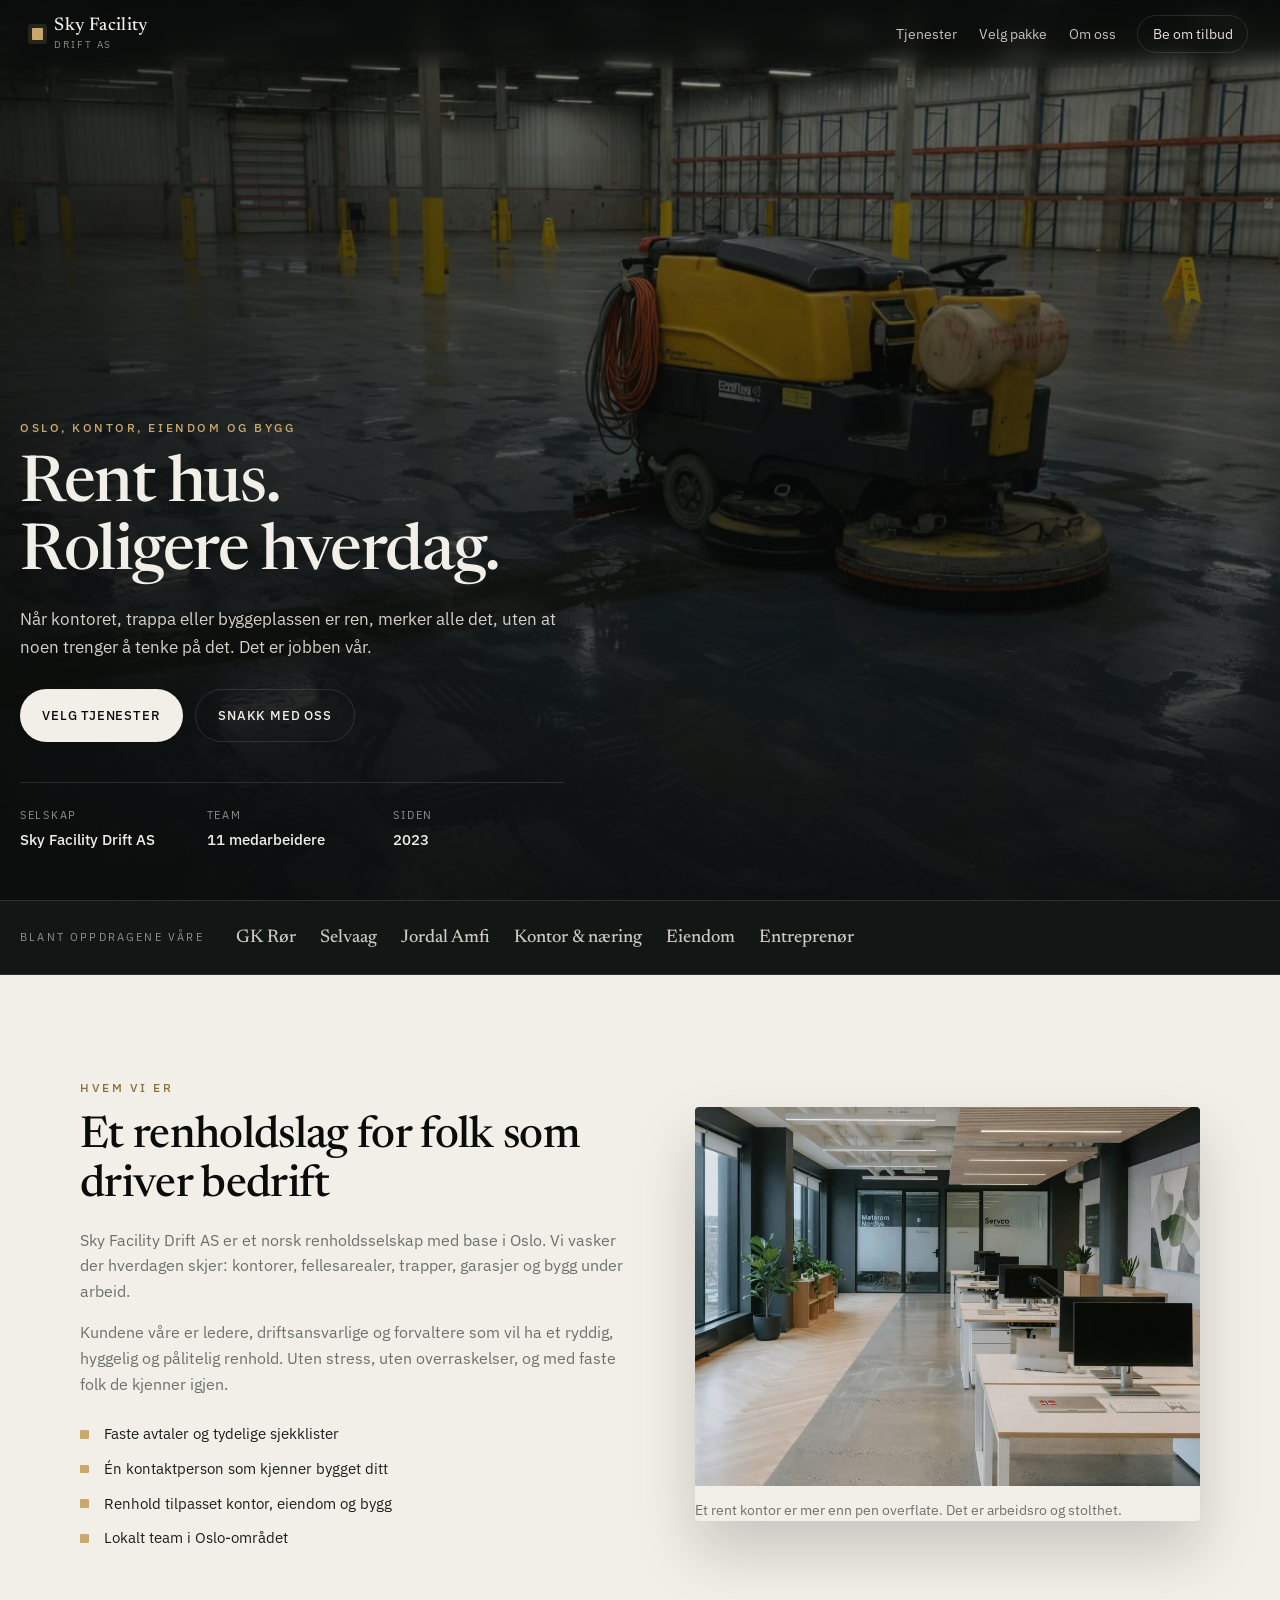
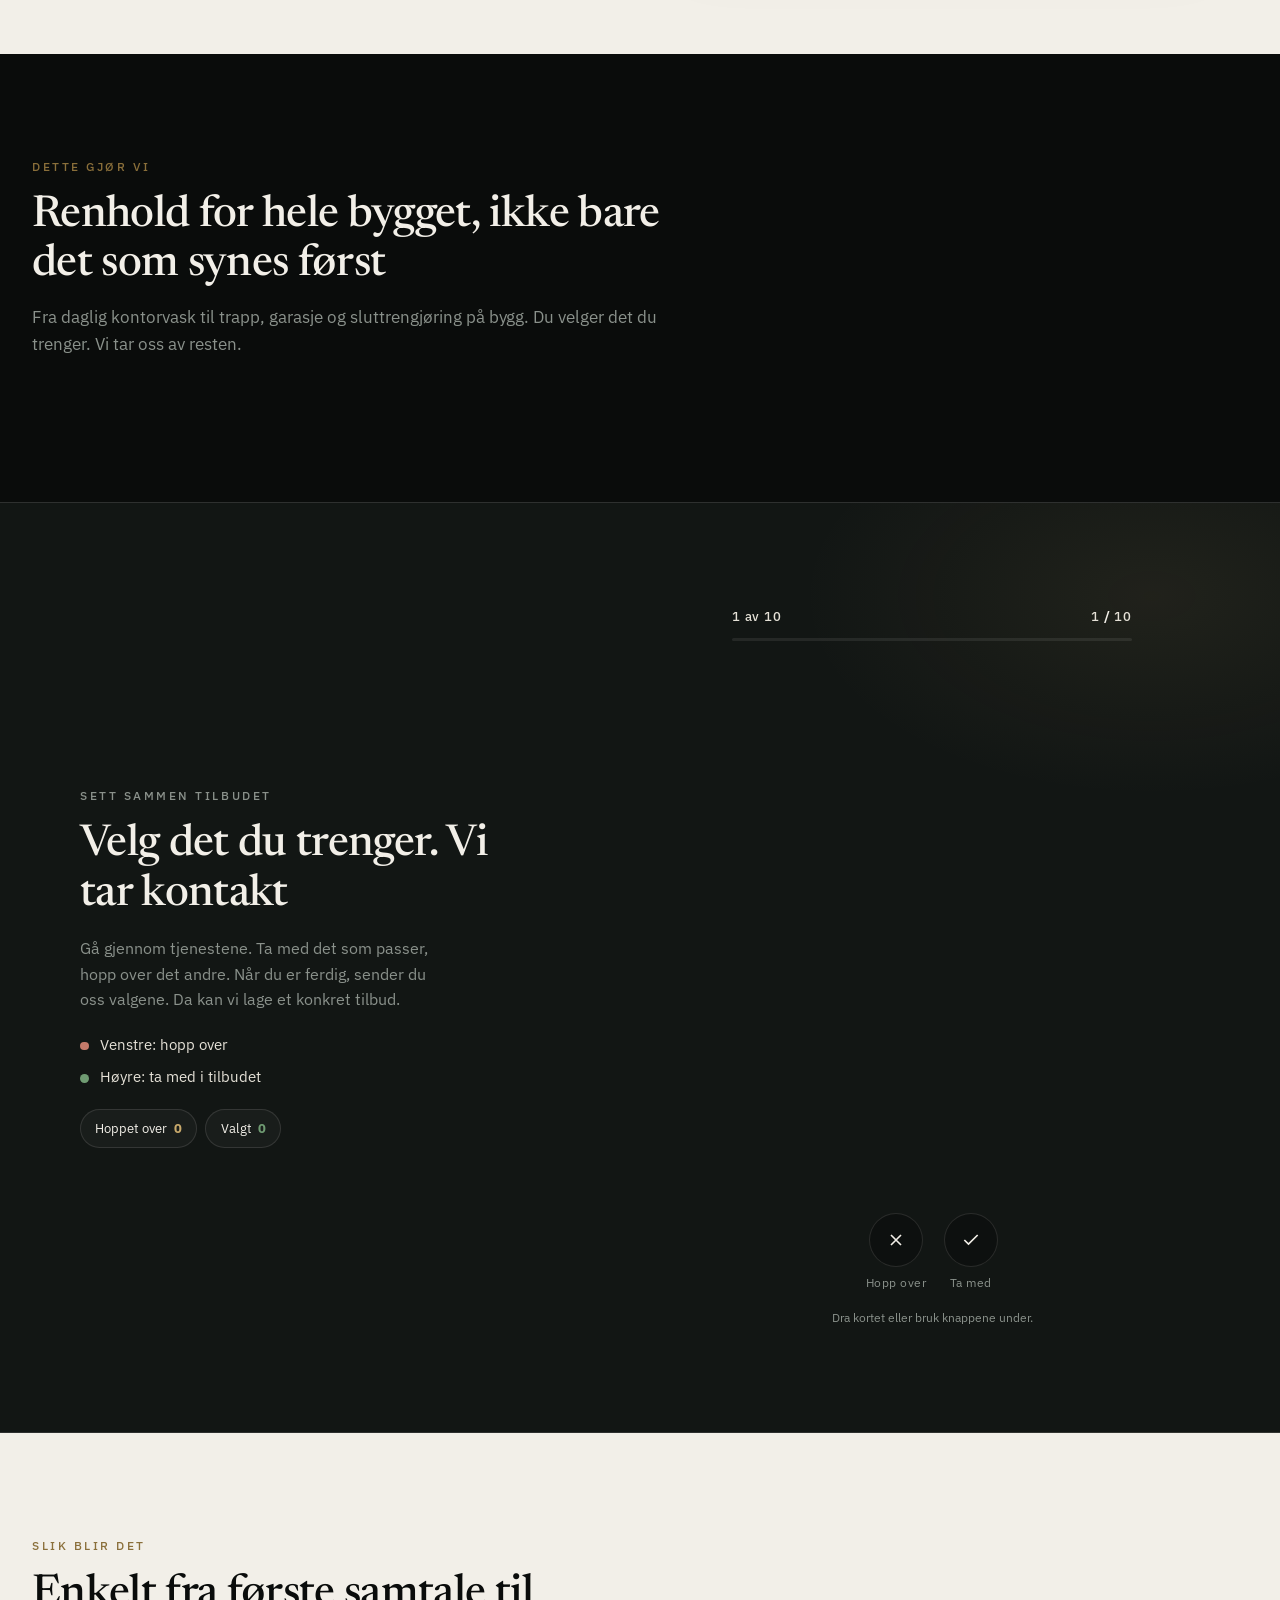
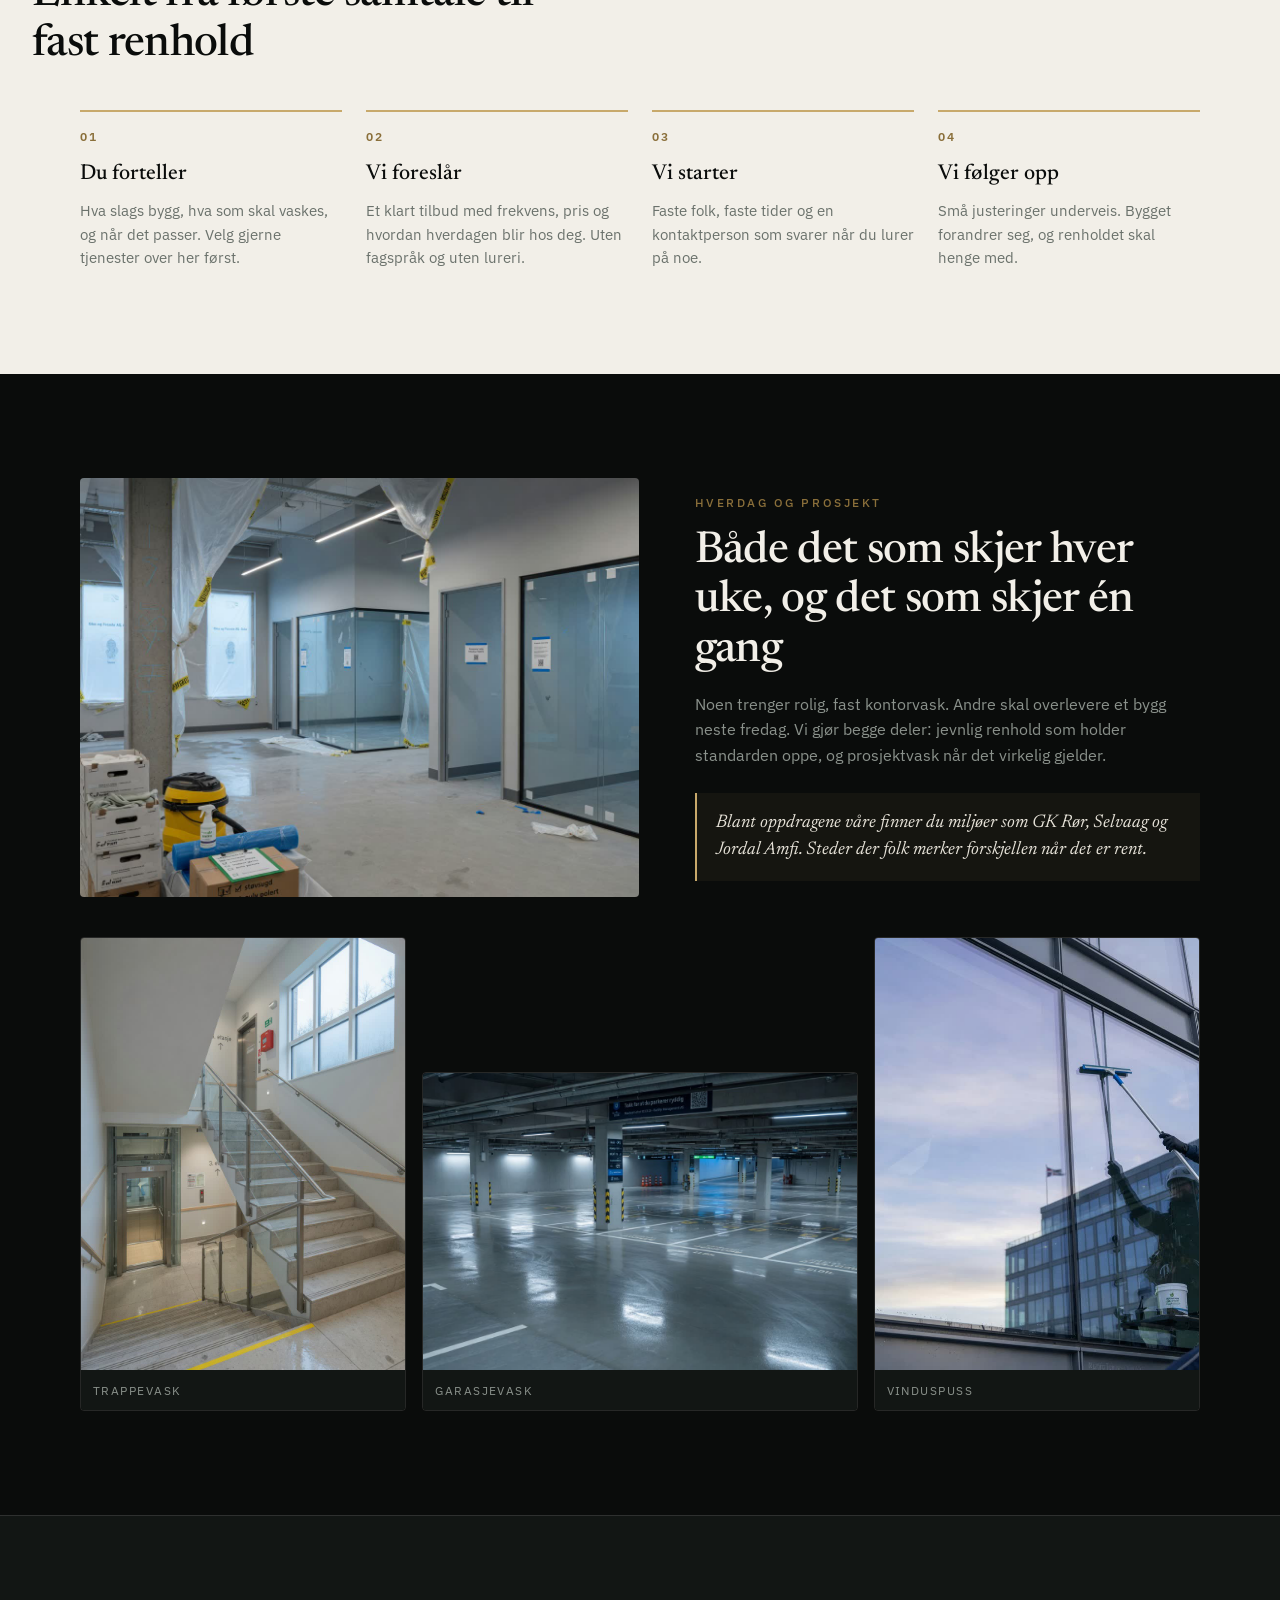
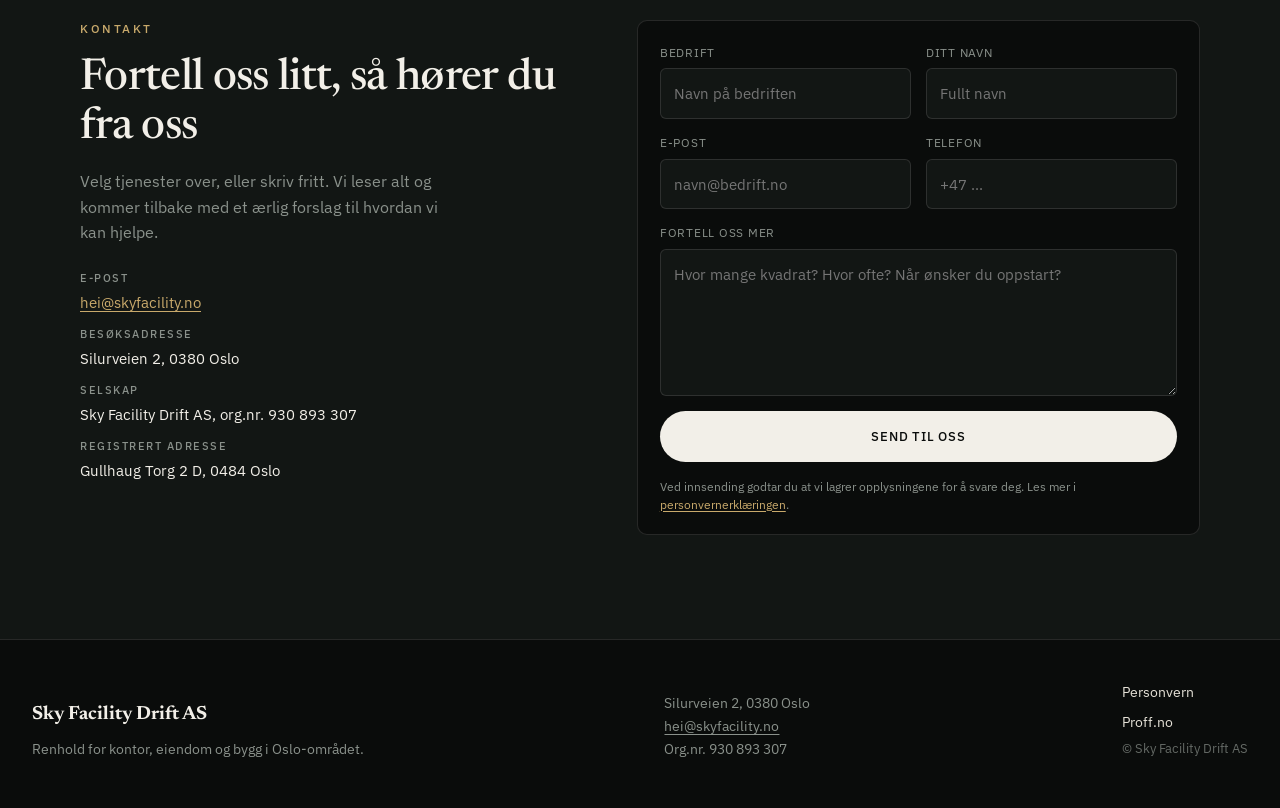
==== commit 26ab1929: "fix: natural Norwegian copy and polished package picker (no AI dash style)" ====
--- a/index.html
+++ b/index.html
@@ -1,396 +1,402 @@
 <!DOCTYPE html>
 <html lang="nb">
 <head>
-  <meta charset="utf-8" />
-  <meta name="viewport" content="width=device-width, initial-scale=1, viewport-fit=cover" />
-  <title>Sky Facility Drift AS · Renhold for kontor, bygg og eiendom</title>
-  <meta name="description" content="Sky Facility Drift AS holder kontorer, trapper, garasjer og byggeplasser rene — pålitelig renhold for norske bedrifter i Oslo-området. Org.nr. 930 893 307." />
-  <meta name="theme-color" content="#0a0c0b" />
-  <link rel="canonical" href="https://skyfacility.no/" />
-  <link rel="icon" href="/favicon.svg" type="image/svg+xml" />
-  <meta property="og:type" content="website" />
-  <meta property="og:locale" content="nb_NO" />
-  <meta property="og:url" content="https://skyfacility.no/" />
-  <meta property="og:title" content="Sky Facility · Renhold som bedrifter kan stole på" />
-  <meta property="og:description" content="Kontorvask, trappevask, garasjevask og byggevask. Velg tjenester og få tilbud — enkelt og ryddig." />
-  <meta property="og:image" content="https://skyfacility.no/assets/hero.jpg" />
-  <meta name="twitter:card" content="summary_large_image" />
-  <meta name="twitter:title" content="Sky Facility · Renhold for bedrifter" />
-  <meta name="twitter:description" content="Kontor, trapp, garasje og bygg — renhold som fungerer i hverdagen." />
-  <meta name="twitter:image" content="https://skyfacility.no/assets/hero.jpg" />
-  <link rel="preconnect" href="https://fonts.googleapis.com" />
-  <link rel="preconnect" href="https://fonts.gstatic.com" crossorigin />
-  <link href="https://fonts.googleapis.com/css2?family=Newsreader:ital,opsz,wght@0,6..72,400;0,6..72,500;0,6..72,600;1,6..72,400&family=IBM+Plex+Sans:wght@300;400;500;600&display=swap" rel="stylesheet" />
-  <link rel="preload" as="image" href="assets/hero.jpg" fetchpriority="high" />
-  <link rel="stylesheet" href="styles.css" />
-  <script type="application/ld+json">
-  {
-    "@context": "https://schema.org",
-    "@type": "LocalBusiness",
-    "name": "Sky Facility Drift AS",
-    "legalName": "SKY FACILITY DRIFT AS",
-    "image": "https://skyfacility.no/assets/hero.jpg",
-    "url": "https://skyfacility.no/",
-    "email": "hei@skyfacility.no",
-    "taxID": "930893307",
-    "vatID": "NO930893307MVA",
-    "foundingDate": "2023-02-02",
-    "numberOfEmployees": { "@type": "QuantitativeValue", "value": 11 },
-    "address": {
-      "@type": "PostalAddress",
-      "streetAddress": "Silurveien 2",
-      "postalCode": "0380",
-      "addressLocality": "Oslo",
-      "addressCountry": "NO"
-    },
-    "geo": { "@type": "GeoCoordinates", "latitude": 59.926786, "longitude": 10.650921 },
-    "areaServed": { "@type": "AdministrativeArea", "name": "Oslo og omegn" },
-    "description": "Profesjonelt renhold for kontor, eiendom og byggeprosjekter.",
-    "knowsAbout": ["Kontorvask", "Trappevask", "Garasjevask", "Byggevask", "Vinduspuss"],
-    "sameAs": ["https://www.proff.no/selskap/sky-facility-drift-as/oslo/rengjøring/IFE89VF08NB"]
-  }
-  </script>
+ <meta charset="utf-8" />
+ <meta name="viewport" content="width=device-width, initial-scale=1, viewport-fit=cover" />
+ <title>Sky Facility Drift AS | Renhold for kontor, bygg og eiendom</title>
+ <meta name="description" content="Sky Facility Drift AS holder kontorer, trapper, garasjer og byggeplasser rene for norske bedrifter i Oslo-området. Org.nr. 930 893 307." />
+ <meta name="theme-color" content="#0a0c0b" />
+ <link rel="canonical" href="https://skyfacility.no/" />
+ <link rel="icon" href="/favicon.svg" type="image/svg+xml" />
+ <meta property="og:type" content="website" />
+ <meta property="og:locale" content="nb_NO" />
+ <meta property="og:url" content="https://skyfacility.no/" />
+ <meta property="og:title" content="Sky Facility: renhold som bedrifter kan stole på" />
+ <meta property="og:description" content="Kontorvask, trappevask, garasjevask og byggevask. Velg tjenester og få tilbud. Enkelt og ryddig." />
+ <meta property="og:image" content="https://skyfacility.no/assets/hero.jpg" />
+ <meta name="twitter:card" content="summary_large_image" />
+ <meta name="twitter:title" content="Sky Facility: renhold for bedrifter" />
+ <meta name="twitter:description" content="Kontor, trapp, garasje og bygg. Renhold som fungerer i hverdagen." />
+ <meta name="twitter:image" content="https://skyfacility.no/assets/hero.jpg" />
+ <link rel="preconnect" href="https://fonts.googleapis.com" />
+ <link rel="preconnect" href="https://fonts.gstatic.com" crossorigin />
+ <link href="https://fonts.googleapis.com/css2?family=Newsreader:ital,opsz,wght@0,6..72,400;0,6..72,500;0,6..72,600;1,6..72,400&family=IBM+Plex+Sans:wght@300;400;500;600&display=swap" rel="stylesheet" />
+ <link rel="preload" as="image" href="assets/hero.jpg" fetchpriority="high" />
+ <link rel="stylesheet" href="styles.css" />
+ <script type="application/ld+json">
+ {
+ "@context": "https://schema.org",
+ "@type": "LocalBusiness",
+ "name": "Sky Facility Drift AS",
+ "legalName": "SKY FACILITY DRIFT AS",
+ "image": "https://skyfacility.no/assets/hero.jpg",
+ "url": "https://skyfacility.no/",
+ "email": "hei@skyfacility.no",
+ "taxID": "930893307",
+ "vatID": "NO930893307MVA",
+ "foundingDate": "2023-02-02",
+ "numberOfEmployees": { "@type": "QuantitativeValue", "value": 11 },
+ "address": {
+ "@type": "PostalAddress",
+ "streetAddress": "Silurveien 2",
+ "postalCode": "0380",
+ "addressLocality": "Oslo",
+ "addressCountry": "NO"
+ },
+ "geo": { "@type": "GeoCoordinates", "latitude": 59.926786, "longitude": 10.650921 },
+ "areaServed": { "@type": "AdministrativeArea", "name": "Oslo og omegn" },
+ "description": "Profesjonelt renhold for kontor, eiendom og byggeprosjekter.",
+ "knowsAbout": ["Kontorvask", "Trappevask", "Garasjevask", "Byggevask", "Vinduspuss"],
+ "sameAs": ["https://www.proff.no/selskap/sky-facility-drift-as/oslo/rengjøring/IFE89VF08NB"]
+ }
+ </script>
 </head>
 <body>
-  <a class="skip-link" href="#main">Hopp til innhold</a>
-
-  <header class="site-header" id="top">
-    <a class="logo" href="#top">
-      <span class="logo-mark" aria-hidden="true"></span>
-      <span>
-        <strong>Sky Facility</strong>
-        <em>Drift AS</em>
-      </span>
-    </a>
-    <nav class="nav" id="main-nav" aria-label="Hovedmeny">
-      <a href="#tjenester">Tjenester</a>
-      <a href="#velg">Velg pakke</a>
-      <a href="#om-oss">Om oss</a>
-      <a href="#kontakt" class="nav-cta">Be om tilbud</a>
-    </nav>
-    <button type="button" class="nav-toggle" id="nav-toggle" aria-label="Åpne meny" aria-expanded="false" aria-controls="main-nav">
-      <span></span><span></span>
-    </button>
-  </header>
-
-  <main id="main">
-    <section class="hero">
-      <div class="hero-media">
-        <img src="assets/hero.jpg" alt="Næringsbygg i Oslo — renhold for profesjonelle arbeidsplasser" width="1600" height="1200" fetchpriority="high" />
-        <div class="hero-scrim"></div>
-      </div>
-      <div class="hero-content">
-        <p class="eyebrow">Oslo · Kontor · Eiendom · Bygg</p>
-        <h1>Renhold som får&nbsp;hverdagen til å&nbsp;fungere</h1>
-        <p class="lead">
-          Når kontoret, trappa eller byggeplassen er ren, merker alle det —
-          uten at noen trenger å tenke på det. Det er jobben vår.
-        </p>
-        <div class="hero-actions">
-          <a class="btn btn-light" href="#velg">Velg tjenester</a>
-          <a class="btn btn-outline" href="#kontakt">Snakk med oss</a>
-        </div>
-        <dl class="hero-stats">
-          <div>
-            <dt>Selskap</dt>
-            <dd>Sky Facility Drift AS</dd>
-          </div>
-          <div>
-            <dt>Team</dt>
-            <dd>11 medarbeidere</dd>
-          </div>
-          <div>
-            <dt>Siden</dt>
-            <dd>2023</dd>
-          </div>
-        </dl>
-      </div>
-    </section>
-
-    <section class="refs-strip" aria-label="Kunder og miljøer">
-      <p class="refs-label">Blant oppdragene våre</p>
-      <ul class="refs-list">
-        <li>GK Rør</li>
-        <li>Selvaag</li>
-        <li>Jordal Amfi</li>
-        <li>Kontor &amp; næring</li>
-        <li>Eiendom</li>
-        <li>Entreprenør</li>
-      </ul>
-    </section>
-
-    <section class="section intro" id="om-oss">
-      <div class="section-grid">
-        <div class="intro-copy">
-          <p class="eyebrow dark">Hvem vi er</p>
-          <h2>Et renholdslag for folk som driver&nbsp;bedrift</h2>
-          <p>
-            Sky Facility Drift AS er et norsk renholdsselskap med base i Oslo.
-            Vi vasker der hverdagen skjer: kontorer, fellesarealer, trapper,
-            garasjer og bygg under arbeid.
-          </p>
-          <p>
-            Kundene våre er ledere, driftsansvarlige og forvaltere som vil ha
-            et ryddig, hyggelig og pålitelig renhold — uten stress, uten
-            overraskelser, og med faste folk de kjenner igjen.
-          </p>
-          <ul class="check-list">
-            <li>Faste avtaler og tydelige sjekklister</li>
-            <li>Én kontaktperson som kjenner bygget ditt</li>
-            <li>Renhold tilpasset kontor, eiendom og bygg</li>
-            <li>Lokalt team i Oslo-området</li>
-          </ul>
-        </div>
-        <figure class="intro-figure">
-          <img src="assets/kontorvask.jpg" alt="Kontor som er klart for en ny arbeidsdag" width="1280" height="720" loading="lazy" />
-          <figcaption>Et rent kontor er mer enn pen overflate — det er arbeidsro og stolthet.</figcaption>
-        </figure>
-      </div>
-    </section>
-
-    <section class="section services" id="tjenester">
-      <div class="section-head">
-        <p class="eyebrow dark">Dette gjør vi</p>
-        <h2>Renhold for hele bygget — ikke bare det som synes først</h2>
-        <p class="section-lead">
-          Fra daglig kontorvask til trapp, garasje og sluttrengjøring på bygg.
-          Du velger det du trenger. Vi tar oss av resten.
-        </p>
-      </div>
-      <div class="service-grid" id="service-grid"></div>
-    </section>
-
-    <section class="section deck-section" id="velg">
-      <div class="deck-layout">
-        <div class="deck-intro">
-          <p class="eyebrow">Bygg din pakke</p>
-          <h2>Sveip, velg — så tar vi&nbsp;kontakt</h2>
-          <p>
-            Gå gjennom tjenestene våre. Behold det som passer bedriften din,
-            hopp over det andre. Når du er ferdig, sender du oss valgene
-            direkte — så lager vi et konkret tilbud.
-          </p>
-          <ul class="deck-legend">
-            <li><span class="dot skip"></span> Sveip venstre — ikke aktuelt nå</li>
-            <li><span class="dot keep"></span> Sveip høyre — ta med i tilbudet</li>
-          </ul>
-          <div class="deck-counts">
-            <button type="button" class="chip" id="btn-open-skip">Hoppet over <b id="skip-count">0</b></button>
-            <button type="button" class="chip chip-keep" id="btn-open-keep">Valgt <b id="keep-count">0</b></button>
-          </div>
-        </div>
-
-        <div class="deck-stage">
-          <div class="deck-meta">
-            <span>Tjenestevelger</span>
-            <strong><span id="progress-current">1</span> / <span id="progress-total">0</span></strong>
-          </div>
-          <div class="stack" id="stack" role="region" aria-label="Tjenestekort" aria-live="polite"></div>
-          <div class="controls">
-            <button type="button" class="ctrl ctrl-skip" id="btn-skip" aria-label="Hopp over denne tjenesten">
-              <svg viewBox="0 0 24 24" fill="none" stroke="currentColor" stroke-width="2" aria-hidden="true"><path d="M18 6L6 18M6 6l12 12"/></svg>
-            </button>
-            <button type="button" class="ctrl ctrl-keep" id="btn-keep" aria-label="Ta med denne tjenesten">
-              <svg viewBox="0 0 24 24" fill="none" stroke="currentColor" stroke-width="2" aria-hidden="true"><path d="M20 6L9 17l-5-5"/></svg>
-            </button>
-          </div>
-          <p class="help-line" id="stack-status">Dra kortet, eller bruk knappene. Tastatur: <kbd>←</kbd> <kbd>→</kbd></p>
-        </div>
-      </div>
-
-      <div class="plan-summary" id="plan-summary" hidden>
-        <div class="plan-card">
-          <h3 id="plan-title">Dine valg</h3>
-          <p id="plan-lead">Dette har du tatt med. Fyll ut skjemaet under — vi får valgene på e-post.</p>
-          <ul class="plan-list" id="plan-list"></ul>
-          <div class="plan-actions">
-            <a class="btn btn-dark" href="#kontakt">Gå til skjema</a>
-            <button type="button" class="btn btn-ghost-dark" id="btn-restart">Velg på nytt</button>
-          </div>
-        </div>
-      </div>
-    </section>
-
-    <section class="section process" id="prosess">
-      <div class="section-head">
-        <p class="eyebrow dark">Slik blir det</p>
-        <h2>Enkelt fra første samtale til fast&nbsp;renhold</h2>
-      </div>
-      <ol class="process-steps">
-        <li>
-          <span class="step-num">01</span>
-          <h3>Du forteller</h3>
-          <p>Hva slags bygg, hva som skal vaskes, og når det passer. Velg gjerne tjenester over her først.</p>
-        </li>
-        <li>
-          <span class="step-num">02</span>
-          <h3>Vi foreslår</h3>
-          <p>Et klart tilbud med frekvens, pris og hvordan hverdagen blir hos deg — uten fagspråk og uten lureri.</p>
-        </li>
-        <li>
-          <span class="step-num">03</span>
-          <h3>Vi starter</h3>
-          <p>Faste folk, faste tider og en kontaktperson som svarer når du lurer på noe.</p>
-        </li>
-        <li>
-          <span class="step-num">04</span>
-          <h3>Vi følger opp</h3>
-          <p>Små justeringer underveis. Bygget forandrer seg — renholdet skal henge med.</p>
-        </li>
-      </ol>
-    </section>
-
-    <section class="section proof">
-      <div class="section-grid proof-grid">
-        <figure class="proof-visual">
-          <img src="assets/byggevask.jpg" alt="Bygg klart til overlevering etter grundig renhold" width="1152" height="864" loading="lazy" />
-        </figure>
-        <div class="proof-copy">
-          <p class="eyebrow dark">Hverdag og prosjekt</p>
-          <h2>Både det som skjer hver uke — og det som skjer én gang</h2>
-          <p>
-            Noen trenger rolig, fast kontorvask. Andre skal overlevere et bygg
-            neste fredag. Vi gjør begge deler: jevnlig renhold som holder standarden
-            oppe, og prosjektvask når det virkelig gjelder.
-          </p>
-          <blockquote>
-            Blant oppdragene våre finner du miljøer som GK Rør, Selvaag og Jordal Amfi —
-            steder der folk merker forskjellen når det er rent.
-          </blockquote>
-        </div>
-      </div>
-      <div class="mosaic">
-        <figure>
-          <img src="assets/trappevask.jpg" alt="Lys og ren trappeoppgang" loading="lazy" width="864" height="1152" />
-          <figcaption>Trappevask</figcaption>
-        </figure>
-        <figure>
-          <img src="assets/garasjevask.jpg" alt="Ren og ryddig parkeringskjeller" loading="lazy" width="1280" height="720" />
-          <figcaption>Garasjevask</figcaption>
-        </figure>
-        <figure>
-          <img src="assets/vinduspuss.jpg" alt="Blanke vinduer i næringsbygg" loading="lazy" width="1152" height="864" />
-          <figcaption>Vinduspuss</figcaption>
-        </figure>
-      </div>
-    </section>
-
-    <section class="section contact" id="kontakt">
-      <div class="contact-panel">
-        <div>
-          <p class="eyebrow">Kontakt</p>
-          <h2>Fortell oss litt — så hører du fra&nbsp;oss</h2>
-          <p class="contact-lead">
-            Velg tjenester over, eller skriv fritt. Vi leser alt og kommer tilbake
-            med et ærlig forslag til hvordan vi kan hjelpe.
-          </p>
-          <ul class="contact-meta">
-            <li>
-              <strong>E-post</strong>
-              <a href="mailto:hei@skyfacility.no">hei@skyfacility.no</a>
-            </li>
-            <li>
-              <strong>Besøksadresse</strong>
-              Silurveien 2, 0380 Oslo
-            </li>
-            <li>
-              <strong>Selskap</strong>
-              Sky Facility Drift AS · Org.nr. 930 893 307
-            </li>
-            <li>
-              <strong>Registrert adresse</strong>
-              Gullhaug Torg 2 D, 0484 Oslo
-            </li>
-          </ul>
-        </div>
-
-        <form class="contact-form" id="contact-form" novalidate>
-          <input type="hidden" name="_subject" value="Ny henvendelse fra skyfacility.no" />
-          <input type="hidden" name="_template" value="table" />
-          <input type="hidden" name="_captcha" value="false" />
-          <input type="text" name="_honey" class="hp" tabindex="-1" autocomplete="off" aria-hidden="true" />
-          <input type="hidden" name="valgte_tjenester" id="field-services" value="" />
-          <input type="hidden" name="hoppet_over" id="field-skipped" value="" />
-
-          <label>
-            Bedrift
-            <input type="text" name="bedrift" required placeholder="Navn på bedriften" autocomplete="organization" />
-          </label>
-          <label>
-            Ditt navn
-            <input type="text" name="navn" required placeholder="Fullt navn" autocomplete="name" />
-          </label>
-          <label>
-            E-post
-            <input type="email" name="email" required placeholder="navn@bedrift.no" autocomplete="email" />
-          </label>
-          <label>
-            Telefon
-            <input type="tel" name="telefon" placeholder="+47 …" autocomplete="tel" />
-          </label>
-          <label class="full">
-            Fortell oss mer
-            <textarea name="melding" id="contact-message" rows="5" required placeholder="Hvor mange kvadrat? Hvor ofte? Når ønsker du oppstart?"></textarea>
-          </label>
-          <p class="form-note" id="form-selected-note" hidden></p>
-          <p class="form-status" id="form-status" role="status" aria-live="polite" hidden></p>
-          <button type="submit" class="btn btn-light full-btn" id="form-submit">Send til oss</button>
-          <p class="form-fine full">
-            Ved innsending godtar du at vi lagrer opplysningene for å svare deg.
-            Les mer i <a href="personvern.html">personvernerklæringen</a>.
-          </p>
-        </form>
-      </div>
-    </section>
-  </main>
-
-  <footer class="site-footer">
-    <div>
-      <strong>Sky Facility Drift AS</strong>
-      <p>Renhold for kontor, eiendom og bygg i Oslo-området.</p>
-    </div>
-    <div>
-      <p>Silurveien 2, 0380 Oslo</p>
-      <p><a href="mailto:hei@skyfacility.no">hei@skyfacility.no</a></p>
-      <p>Org.nr. 930 893 307</p>
-    </div>
-    <div class="footer-links">
-      <a href="personvern.html">Personvern</a>
-      <a href="https://www.proff.no/selskap/sky-facility-drift-as/oslo/rengjøring/IFE89VF08NB" rel="noopener noreferrer" target="_blank">Proff.no</a>
-      <p class="copy">© <span id="year"></span> Sky Facility Drift AS</p>
-    </div>
-  </footer>
-
-  <div class="panel-backdrop" id="panel-backdrop"></div>
-  <aside class="panel" id="panel-keep" aria-label="Valgte tjenester">
-    <header>
-      <h3>Valgt</h3>
-      <button type="button" class="chip" id="panel-keep-close">Lukk</button>
-    </header>
-    <ul class="panel-list" id="panel-keep-list"></ul>
-    <p class="panel-empty" id="panel-keep-empty">Ingen tjenester valgt ennå.</p>
-  </aside>
-  <aside class="panel" id="panel-skip" aria-label="Hoppet over">
-    <header>
-      <h3>Hoppet over</h3>
-      <button type="button" class="chip" id="panel-skip-close">Lukk</button>
-    </header>
-    <ul class="panel-list" id="panel-skip-list"></ul>
-    <p class="panel-empty" id="panel-skip-empty">Ingen hoppet over ennå.</p>
-  </aside>
-
-  <div class="tutorial" id="tutorial" role="dialog" aria-modal="true" aria-labelledby="tut-title" hidden>
-    <div class="tutorial-box">
-      <h2 id="tut-title">Slik velger du</h2>
-      <p>Gå gjennom tjenestene og ta med det bedriften din trenger.</p>
-      <div class="tutorial-rows">
-        <div class="tutorial-row"><span aria-hidden="true">←</span><div><strong>Venstre</strong><em>Hopp over</em></div></div>
-        <div class="tutorial-row"><span aria-hidden="true">→</span><div><strong>Høyre</strong><em>Ta med i tilbudet</em></div></div>
-      </div>
-      <button type="button" class="btn btn-light" id="btn-tutorial-ok">Greit, la oss begynne</button>
-    </div>
-  </div>
-
-  <script src="app.js" defer></script>
+ <a class="skip-link" href="#main">Hopp til innhold</a>
+
+ <header class="site-header" id="top">
+ <a class="logo" href="#top">
+ <span class="logo-mark" aria-hidden="true"></span>
+ <span>
+ <strong>Sky Facility</strong>
+ <em>Drift AS</em>
+ </span>
+ </a>
+ <nav class="nav" id="main-nav" aria-label="Hovedmeny">
+ <a href="#tjenester">Tjenester</a>
+ <a href="#velg">Velg pakke</a>
+ <a href="#om-oss">Om oss</a>
+ <a href="#kontakt" class="nav-cta">Be om tilbud</a>
+ </nav>
+ <button type="button" class="nav-toggle" id="nav-toggle" aria-label="Åpne meny" aria-expanded="false" aria-controls="main-nav">
+ <span></span><span></span>
+ </button>
+ </header>
+
+ <main id="main">
+ <section class="hero">
+ <div class="hero-media">
+ <img src="assets/hero.jpg" alt="Næringsbygg i Oslo. Renhold for profesjonelle arbeidsplasser" width="1600" height="1200" fetchpriority="high" />
+ <div class="hero-scrim"></div>
+ </div>
+ <div class="hero-content">
+ <p class="eyebrow">Oslo, kontor, eiendom og bygg</p>
+ <h1>Rent hus. Roligere&nbsp;hverdag.</h1>
+ <p class="lead">
+ Når kontoret, trappa eller byggeplassen er ren, merker alle det,
+ uten at noen trenger å tenke på det. Det er jobben vår.
+ </p>
+ <div class="hero-actions">
+ <a class="btn btn-light" href="#velg">Velg tjenester</a>
+ <a class="btn btn-outline" href="#kontakt">Snakk med oss</a>
+ </div>
+ <dl class="hero-stats">
+ <div>
+ <dt>Selskap</dt>
+ <dd>Sky Facility Drift AS</dd>
+ </div>
+ <div>
+ <dt>Team</dt>
+ <dd>11 medarbeidere</dd>
+ </div>
+ <div>
+ <dt>Siden</dt>
+ <dd>2023</dd>
+ </div>
+ </dl>
+ </div>
+ </section>
+
+ <section class="refs-strip" aria-label="Kunder og miljøer">
+ <p class="refs-label">Blant oppdragene våre</p>
+ <ul class="refs-list">
+ <li>GK Rør</li>
+ <li>Selvaag</li>
+ <li>Jordal Amfi</li>
+ <li>Kontor &amp; næring</li>
+ <li>Eiendom</li>
+ <li>Entreprenør</li>
+ </ul>
+ </section>
+
+ <section class="section intro" id="om-oss">
+ <div class="section-grid">
+ <div class="intro-copy">
+ <p class="eyebrow dark">Hvem vi er</p>
+ <h2>Et renholdslag for folk som driver&nbsp;bedrift</h2>
+ <p>
+ Sky Facility Drift AS er et norsk renholdsselskap med base i Oslo.
+ Vi vasker der hverdagen skjer: kontorer, fellesarealer, trapper,
+ garasjer og bygg under arbeid.
+ </p>
+ <p>
+ Kundene våre er ledere, driftsansvarlige og forvaltere som vil ha
+ et ryddig, hyggelig og pålitelig renhold. Uten stress, uten
+ overraskelser, og med faste folk de kjenner igjen.
+ </p>
+ <ul class="check-list">
+ <li>Faste avtaler og tydelige sjekklister</li>
+ <li>Én kontaktperson som kjenner bygget ditt</li>
+ <li>Renhold tilpasset kontor, eiendom og bygg</li>
+ <li>Lokalt team i Oslo-området</li>
+ </ul>
+ </div>
+ <figure class="intro-figure">
+ <img src="assets/kontorvask.jpg" alt="Kontor som er klart for en ny arbeidsdag" width="1280" height="720" loading="lazy" />
+ <figcaption>Et rent kontor er mer enn pen overflate. Det er arbeidsro og stolthet.</figcaption>
+ </figure>
+ </div>
+ </section>
+
+ <section class="section services" id="tjenester">
+ <div class="section-head">
+ <p class="eyebrow dark">Dette gjør vi</p>
+ <h2>Renhold for hele bygget, ikke bare det som synes først</h2>
+ <p class="section-lead">
+ Fra daglig kontorvask til trapp, garasje og sluttrengjøring på bygg.
+ Du velger det du trenger. Vi tar oss av resten.
+ </p>
+ </div>
+ <div class="service-grid" id="service-grid"></div>
+ </section>
+
+ <section class="section deck-section" id="velg">
+ <div class="deck-layout">
+ <div class="deck-intro">
+ <p class="eyebrow">Sett sammen tilbudet</p>
+ <h2>Velg det du trenger. Vi tar&nbsp;kontakt</h2>
+ <p>
+ Gå gjennom tjenestene. Ta med det som passer, hopp over det andre.
+ Når du er ferdig, sender du oss valgene. Da kan vi lage et konkret tilbud.
+ </p>
+ <ul class="deck-legend">
+ <li><span class="dot skip"></span> Venstre: hopp over</li>
+ <li><span class="dot keep"></span> Høyre: ta med i tilbudet</li>
+ </ul>
+ <div class="deck-counts">
+ <button type="button" class="chip" id="btn-open-skip">Hoppet over <b id="skip-count">0</b></button>
+ <button type="button" class="chip chip-keep" id="btn-open-keep">Valgt <b id="keep-count">0</b></button>
+ </div>
+ </div>
+
+ <div class="deck-stage">
+ <div class="deck-meta">
+ <span id="progress-label">1 av 10</span>
+ <strong class="sr-only"><span id="progress-current">1</span> / <span id="progress-total">10</span></strong>
+ </div>
+ <div class="progress-track" aria-hidden="true"><div class="progress-fill" id="progress-fill"></div></div>
+ <div class="stack" id="stack" role="region" aria-label="Tjenestekort" aria-live="polite"></div>
+ <div class="controls">
+ <div class="ctrl-wrap">
+ <button type="button" class="ctrl ctrl-skip" id="btn-skip" aria-label="Hopp over denne tjenesten">
+ <svg viewBox="0 0 24 24" fill="none" stroke="currentColor" stroke-width="2" aria-hidden="true"><path d="M18 6L6 18M6 6l12 12"/></svg>
+ </button>
+ <span class="ctrl-label">Hopp over</span>
+ </div>
+ <div class="ctrl-wrap">
+ <button type="button" class="ctrl ctrl-keep" id="btn-keep" aria-label="Ta med denne tjenesten">
+ <svg viewBox="0 0 24 24" fill="none" stroke="currentColor" stroke-width="2" aria-hidden="true"><path d="M20 6L9 17l-5-5"/></svg>
+ </button>
+ <span class="ctrl-label">Ta med</span>
+ </div>
+ </div>
+ <p class="help-line" id="stack-status">Dra kortet eller bruk knappene under.</p>
+ </div>
+ </div>
+
+ <div class="plan-summary" id="plan-summary" hidden>
+ <div class="plan-card">
+ <h3 id="plan-title">Dine valg</h3>
+ <p id="plan-lead">Dette har du tatt med. Fyll ut skjemaet under, så får vi valgene på e-post.</p>
+ <ul class="plan-list" id="plan-list"></ul>
+ <div class="plan-actions">
+ <a class="btn btn-dark" href="#kontakt">Gå til skjema</a>
+ <button type="button" class="btn btn-ghost-dark" id="btn-restart">Velg på nytt</button>
+ </div>
+ </div>
+ </div>
+ </section>
+
+ <section class="section process" id="prosess">
+ <div class="section-head">
+ <p class="eyebrow dark">Slik blir det</p>
+ <h2>Enkelt fra første samtale til fast&nbsp;renhold</h2>
+ </div>
+ <ol class="process-steps">
+ <li>
+ <span class="step-num">01</span>
+ <h3>Du forteller</h3>
+ <p>Hva slags bygg, hva som skal vaskes, og når det passer. Velg gjerne tjenester over her først.</p>
+ </li>
+ <li>
+ <span class="step-num">02</span>
+ <h3>Vi foreslår</h3>
+ <p>Et klart tilbud med frekvens, pris og hvordan hverdagen blir hos deg. Uten fagspråk og uten lureri.</p>
+ </li>
+ <li>
+ <span class="step-num">03</span>
+ <h3>Vi starter</h3>
+ <p>Faste folk, faste tider og en kontaktperson som svarer når du lurer på noe.</p>
+ </li>
+ <li>
+ <span class="step-num">04</span>
+ <h3>Vi følger opp</h3>
+ <p>Små justeringer underveis. Bygget forandrer seg, og renholdet skal henge med.</p>
+ </li>
+ </ol>
+ </section>
+
+ <section class="section proof">
+ <div class="section-grid proof-grid">
+ <figure class="proof-visual">
+ <img src="assets/byggevask.jpg" alt="Bygg klart til overlevering etter grundig renhold" width="1152" height="864" loading="lazy" />
+ </figure>
+ <div class="proof-copy">
+ <p class="eyebrow dark">Hverdag og prosjekt</p>
+ <h2>Både det som skjer hver uke, og det som skjer én gang</h2>
+ <p>
+ Noen trenger rolig, fast kontorvask. Andre skal overlevere et bygg
+ neste fredag. Vi gjør begge deler: jevnlig renhold som holder standarden
+ oppe, og prosjektvask når det virkelig gjelder.
+ </p>
+ <blockquote>
+ Blant oppdragene våre finner du miljøer som GK Rør, Selvaag og Jordal Amfi.
+ Steder der folk merker forskjellen når det er rent.
+ </blockquote>
+ </div>
+ </div>
+ <div class="mosaic">
+ <figure>
+ <img src="assets/trappevask.jpg" alt="Lys og ren trappeoppgang" loading="lazy" width="864" height="1152" />
+ <figcaption>Trappevask</figcaption>
+ </figure>
+ <figure>
+ <img src="assets/garasjevask.jpg" alt="Ren og ryddig parkeringskjeller" loading="lazy" width="1280" height="720" />
+ <figcaption>Garasjevask</figcaption>
+ </figure>
+ <figure>
+ <img src="assets/vinduspuss.jpg" alt="Blanke vinduer i næringsbygg" loading="lazy" width="1152" height="864" />
+ <figcaption>Vinduspuss</figcaption>
+ </figure>
+ </div>
+ </section>
+
+ <section class="section contact" id="kontakt">
+ <div class="contact-panel">
+ <div>
+ <p class="eyebrow">Kontakt</p>
+ <h2>Fortell oss litt, så hører du fra&nbsp;oss</h2>
+ <p class="contact-lead">
+ Velg tjenester over, eller skriv fritt. Vi leser alt og kommer tilbake
+ med et ærlig forslag til hvordan vi kan hjelpe.
+ </p>
+ <ul class="contact-meta">
+ <li>
+ <strong>E-post</strong>
+ <a href="mailto:hei@skyfacility.no">hei@skyfacility.no</a>
+ </li>
+ <li>
+ <strong>Besøksadresse</strong>
+ Silurveien 2, 0380 Oslo
+ </li>
+ <li>
+ <strong>Selskap</strong>
+ Sky Facility Drift AS, org.nr. 930 893 307
+ </li>
+ <li>
+ <strong>Registrert adresse</strong>
+ Gullhaug Torg 2 D, 0484 Oslo
+ </li>
+ </ul>
+ </div>
+
+ <form class="contact-form" id="contact-form" novalidate>
+ <input type="hidden" name="_subject" value="Ny henvendelse fra skyfacility.no" />
+ <input type="hidden" name="_template" value="table" />
+ <input type="hidden" name="_captcha" value="false" />
+ <input type="text" name="_honey" class="hp" tabindex="-1" autocomplete="off" aria-hidden="true" />
+ <input type="hidden" name="valgte_tjenester" id="field-services" value="" />
+ <input type="hidden" name="hoppet_over" id="field-skipped" value="" />
+
+ <label>
+ Bedrift
+ <input type="text" name="bedrift" required placeholder="Navn på bedriften" autocomplete="organization" />
+ </label>
+ <label>
+ Ditt navn
+ <input type="text" name="navn" required placeholder="Fullt navn" autocomplete="name" />
+ </label>
+ <label>
+ E-post
+ <input type="email" name="email" required placeholder="navn@bedrift.no" autocomplete="email" />
+ </label>
+ <label>
+ Telefon
+ <input type="tel" name="telefon" placeholder="+47 ..." autocomplete="tel" />
+ </label>
+ <label class="full">
+ Fortell oss mer
+ <textarea name="melding" id="contact-message" rows="5" required placeholder="Hvor mange kvadrat? Hvor ofte? Når ønsker du oppstart?"></textarea>
+ </label>
+ <p class="form-note" id="form-selected-note" hidden></p>
+ <p class="form-status" id="form-status" role="status" aria-live="polite" hidden></p>
+ <button type="submit" class="btn btn-light full-btn" id="form-submit">Send til oss</button>
+ <p class="form-fine full">
+ Ved innsending godtar du at vi lagrer opplysningene for å svare deg.
+ Les mer i <a href="personvern.html">personvernerklæringen</a>.
+ </p>
+ </form>
+ </div>
+ </section>
+ </main>
+
+ <footer class="site-footer">
+ <div>
+ <strong>Sky Facility Drift AS</strong>
+ <p>Renhold for kontor, eiendom og bygg i Oslo-området.</p>
+ </div>
+ <div>
+ <p>Silurveien 2, 0380 Oslo</p>
+ <p><a href="mailto:hei@skyfacility.no">hei@skyfacility.no</a></p>
+ <p>Org.nr. 930 893 307</p>
+ </div>
+ <div class="footer-links">
+ <a href="personvern.html">Personvern</a>
+ <a href="https://www.proff.no/selskap/sky-facility-drift-as/oslo/rengjøring/IFE89VF08NB" rel="noopener noreferrer" target="_blank">Proff.no</a>
+ <p class="copy">© <span id="year"></span> Sky Facility Drift AS</p>
+ </div>
+ </footer>
+
+ <div class="panel-backdrop" id="panel-backdrop"></div>
+ <aside class="panel" id="panel-keep" aria-label="Valgte tjenester">
+ <header>
+ <h3>Valgt</h3>
+ <button type="button" class="chip" id="panel-keep-close">Lukk</button>
+ </header>
+ <ul class="panel-list" id="panel-keep-list"></ul>
+ <p class="panel-empty" id="panel-keep-empty">Ingen tjenester valgt ennå.</p>
+ </aside>
+ <aside class="panel" id="panel-skip" aria-label="Hoppet over">
+ <header>
+ <h3>Hoppet over</h3>
+ <button type="button" class="chip" id="panel-skip-close">Lukk</button>
+ </header>
+ <ul class="panel-list" id="panel-skip-list"></ul>
+ <p class="panel-empty" id="panel-skip-empty">Ingen hoppet over ennå.</p>
+ </aside>
+
+ <div class="tutorial" id="tutorial" role="dialog" aria-modal="true" aria-labelledby="tut-title" hidden>
+ <div class="tutorial-box">
+ <h2 id="tut-title">Slik velger du</h2>
+ <p>Gå gjennom tjenestene og ta med det bedriften trenger.</p>
+ <div class="tutorial-rows">
+ <div class="tutorial-row"><span aria-hidden="true">←</span><div><strong>Venstre</strong><em>Hopp over</em></div></div>
+ <div class="tutorial-row"><span aria-hidden="true">→</span><div><strong>Høyre</strong><em>Ta med i tilbudet</em></div></div>
+ </div>
+ <button type="button" class="btn btn-light" id="btn-tutorial-ok">La oss begynne</button>
+ </div>
+ </div>
+
+ <script src="app.js" defer></script>
 </body>
 </html>
--- a/styles.css
+++ b/styles.css
@@ -1107,3 +1107,62 @@
   opacity: 0.65;
   cursor: wait;
 }
+
+
+/* Package picker polish */
+.progress-track {
+  width: var(--card-w);
+  height: 3px;
+  background: rgba(255,255,255,0.08);
+  border-radius: 99px;
+  overflow: hidden;
+  margin-top: -0.35rem;
+}
+.progress-fill {
+  height: 100%;
+  width: 0%;
+  background: var(--accent);
+  border-radius: 99px;
+  transition: width 0.35s cubic-bezier(0.16, 1, 0.3, 1);
+}
+.ctrl-wrap {
+  display: flex;
+  flex-direction: column;
+  align-items: center;
+  gap: 0.4rem;
+}
+.ctrl-label {
+  font-size: 0.72rem;
+  letter-spacing: 0.04em;
+  color: var(--muted);
+}
+.card-desc {
+  display: -webkit-box;
+  -webkit-line-clamp: 4;
+  -webkit-box-orient: vertical;
+  overflow: hidden;
+}
+.card-title {
+  font-size: clamp(1.35rem, 4vw, 1.55rem);
+}
+.card-stamp {
+  font-size: 0.78rem;
+  letter-spacing: 0.1em;
+  padding: 0.35rem 0.6rem;
+}
+.deck-meta {
+  font-size: 0.8rem;
+  letter-spacing: 0.06em;
+  text-transform: none;
+}
+.deck-meta span {
+  color: var(--paper-2);
+  font-weight: 500;
+}
+.help-line {
+  min-height: 1.3em;
+}
+.plan-list li span:last-child {
+  color: var(--keep);
+  font-weight: 600;
+}
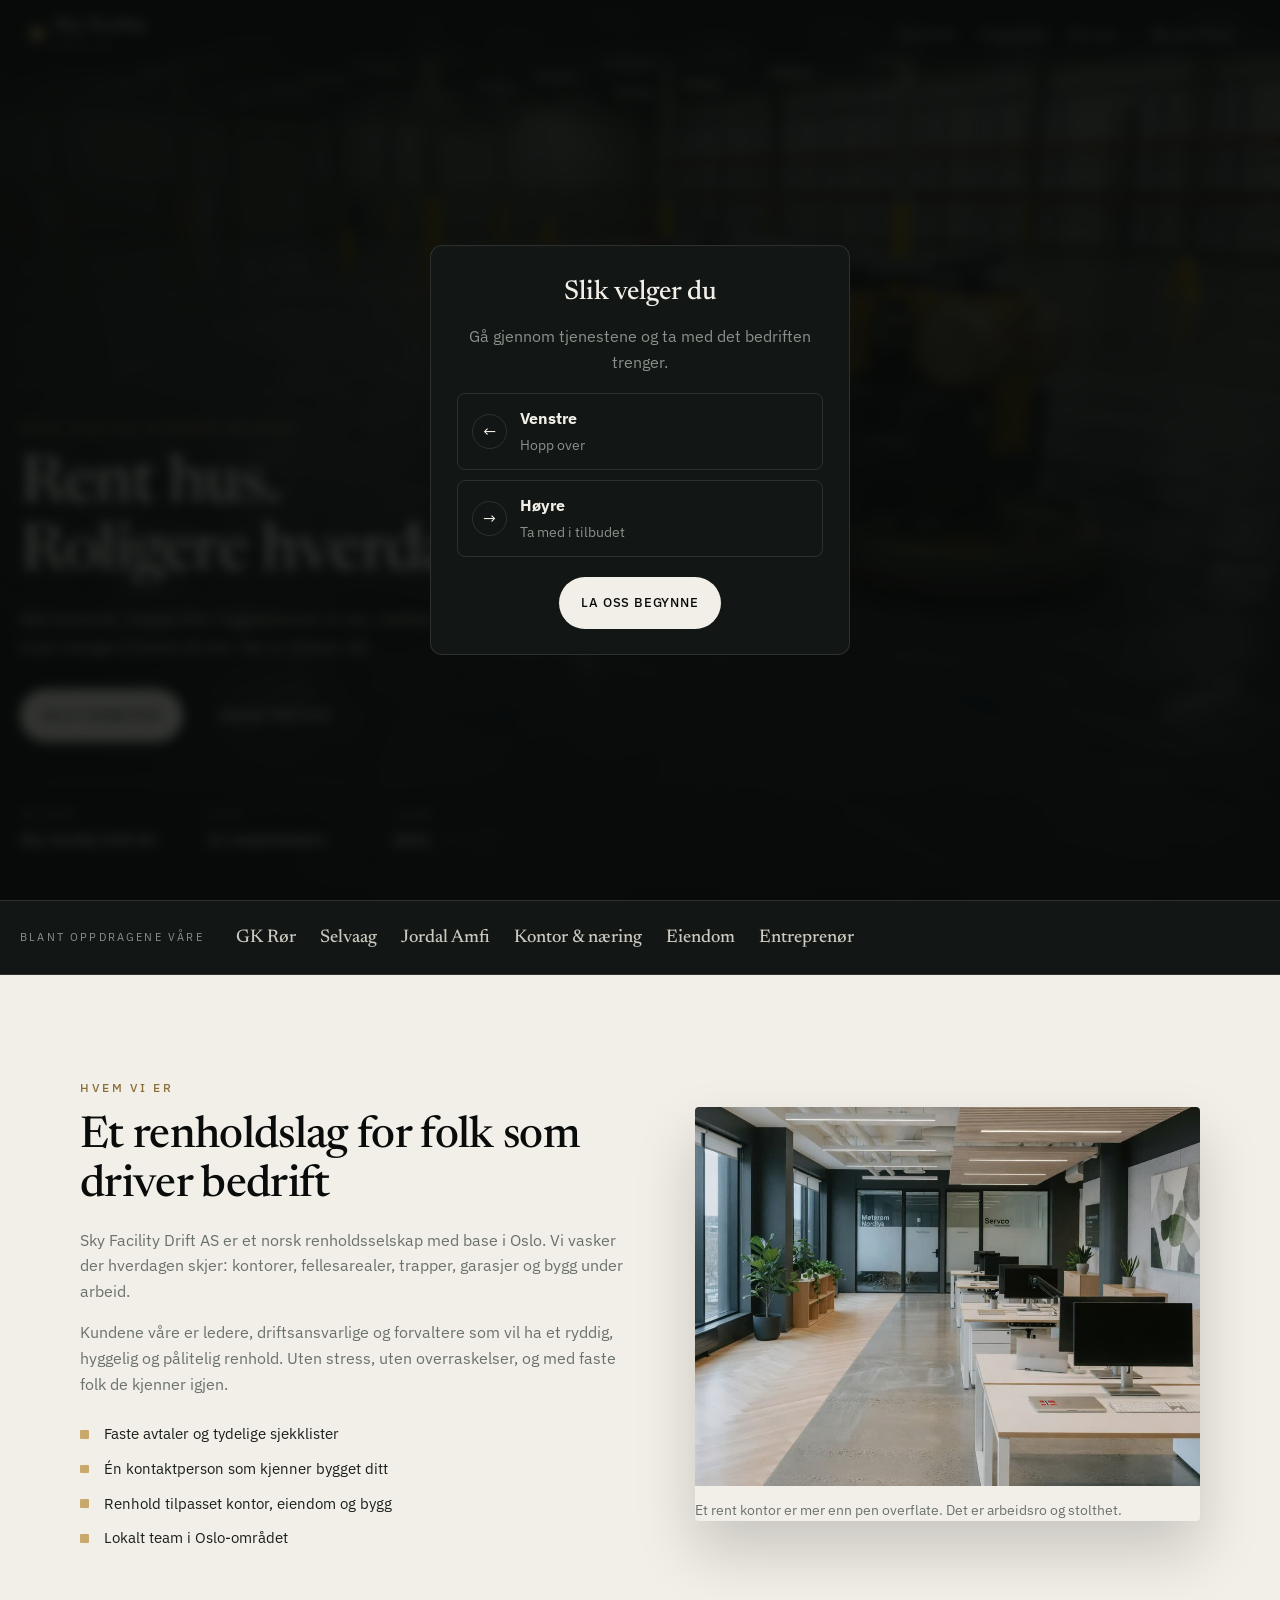
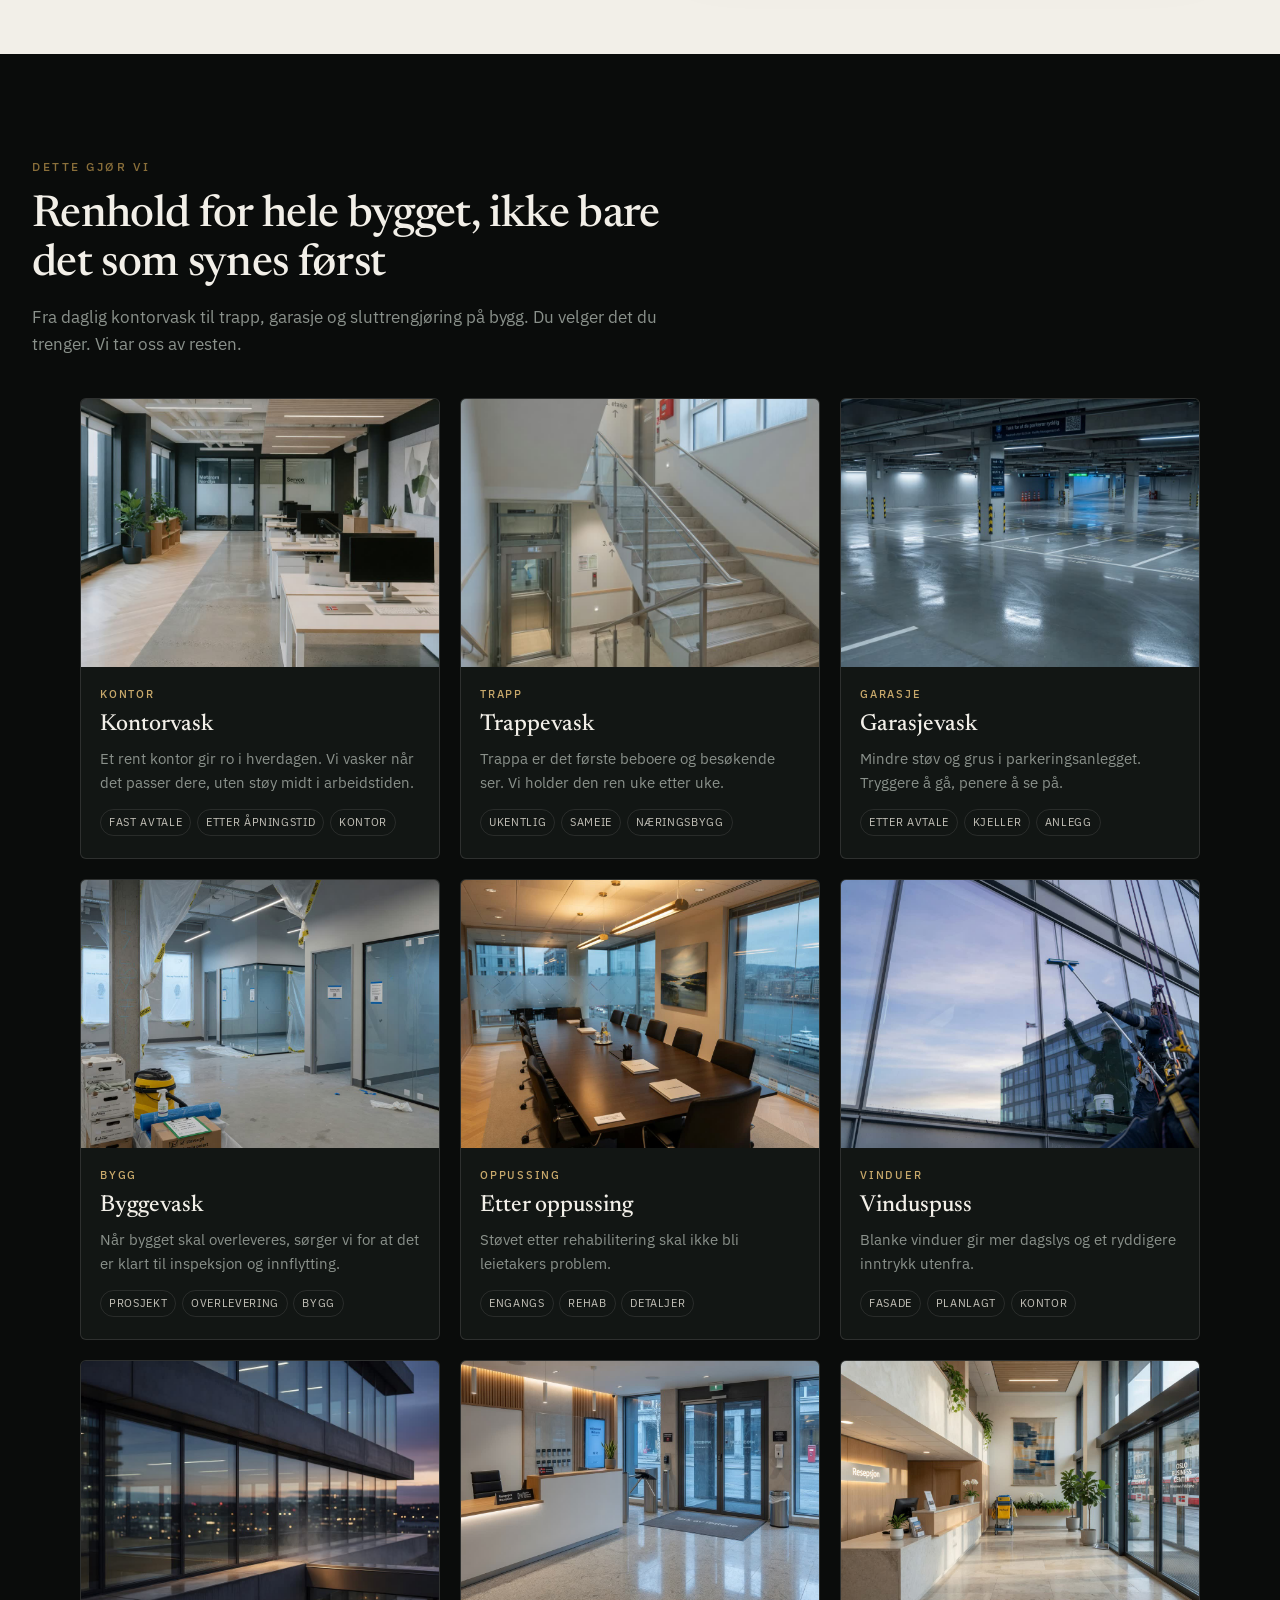
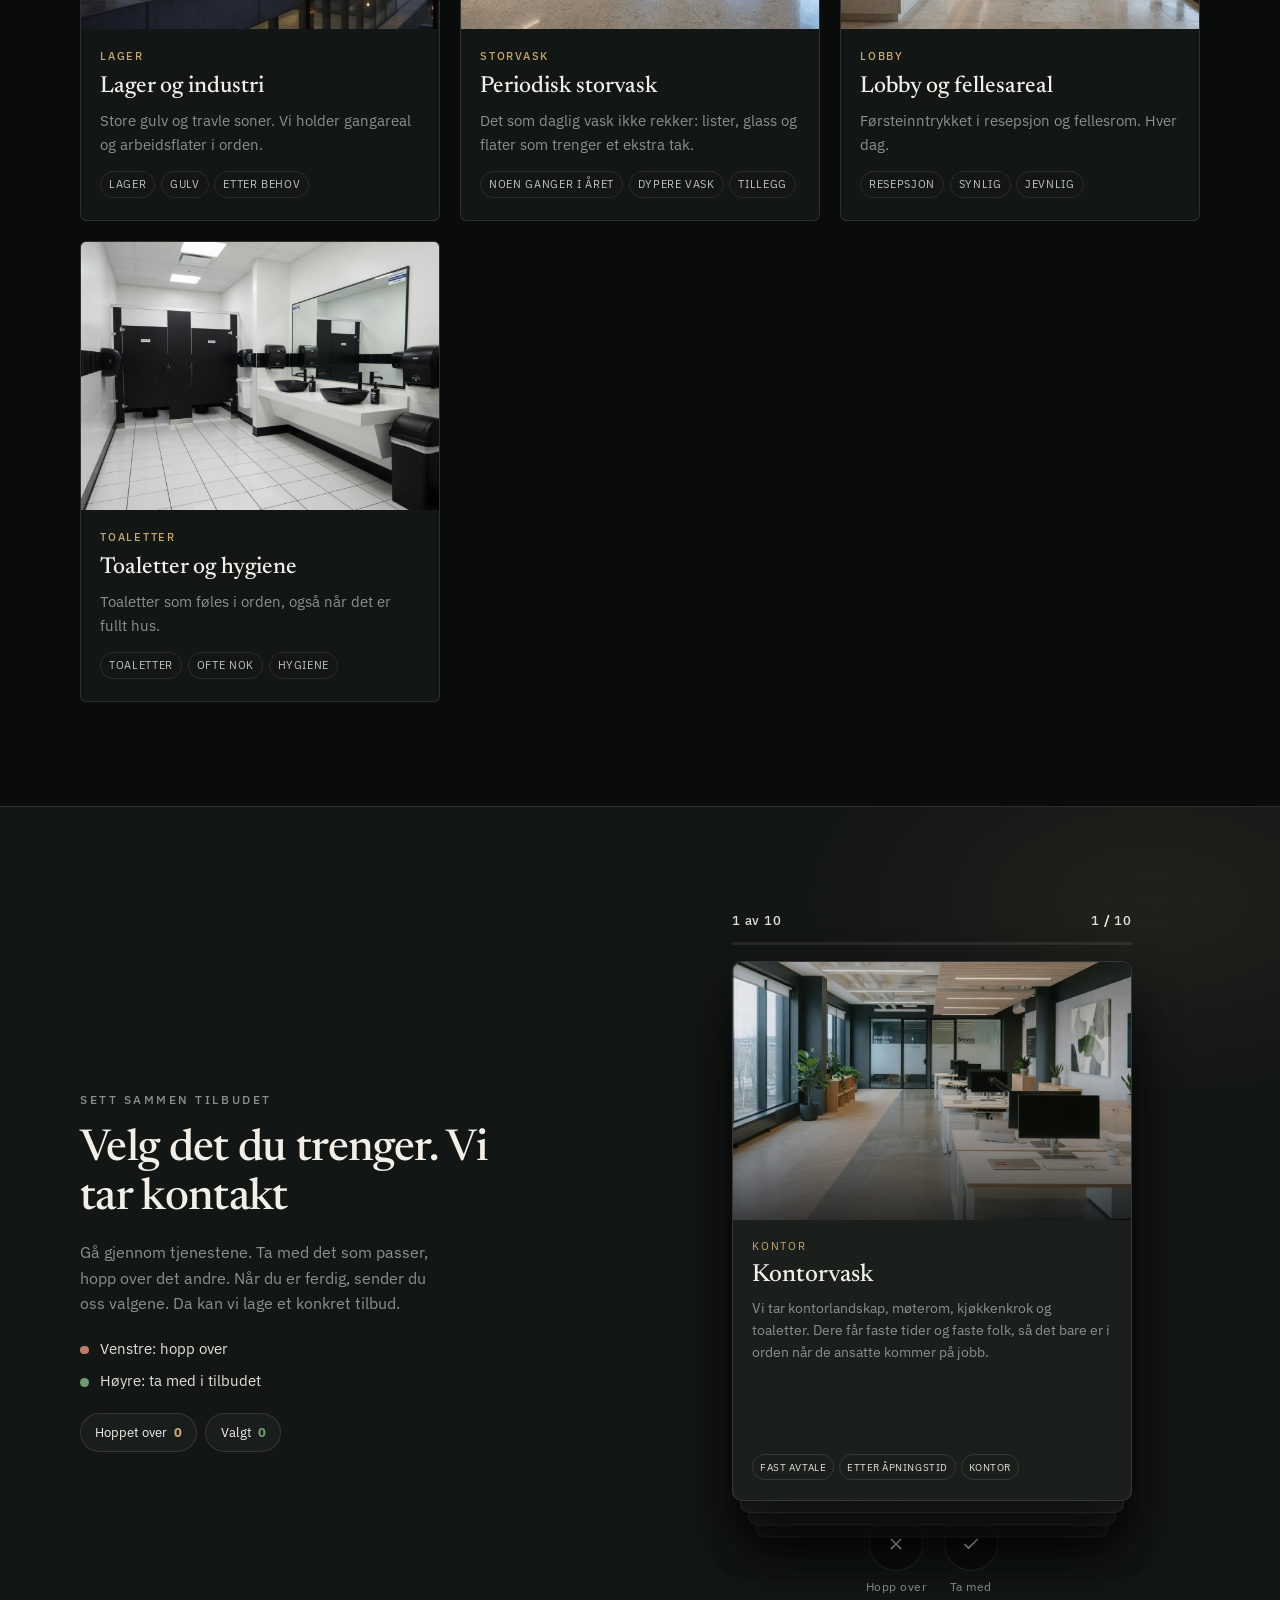
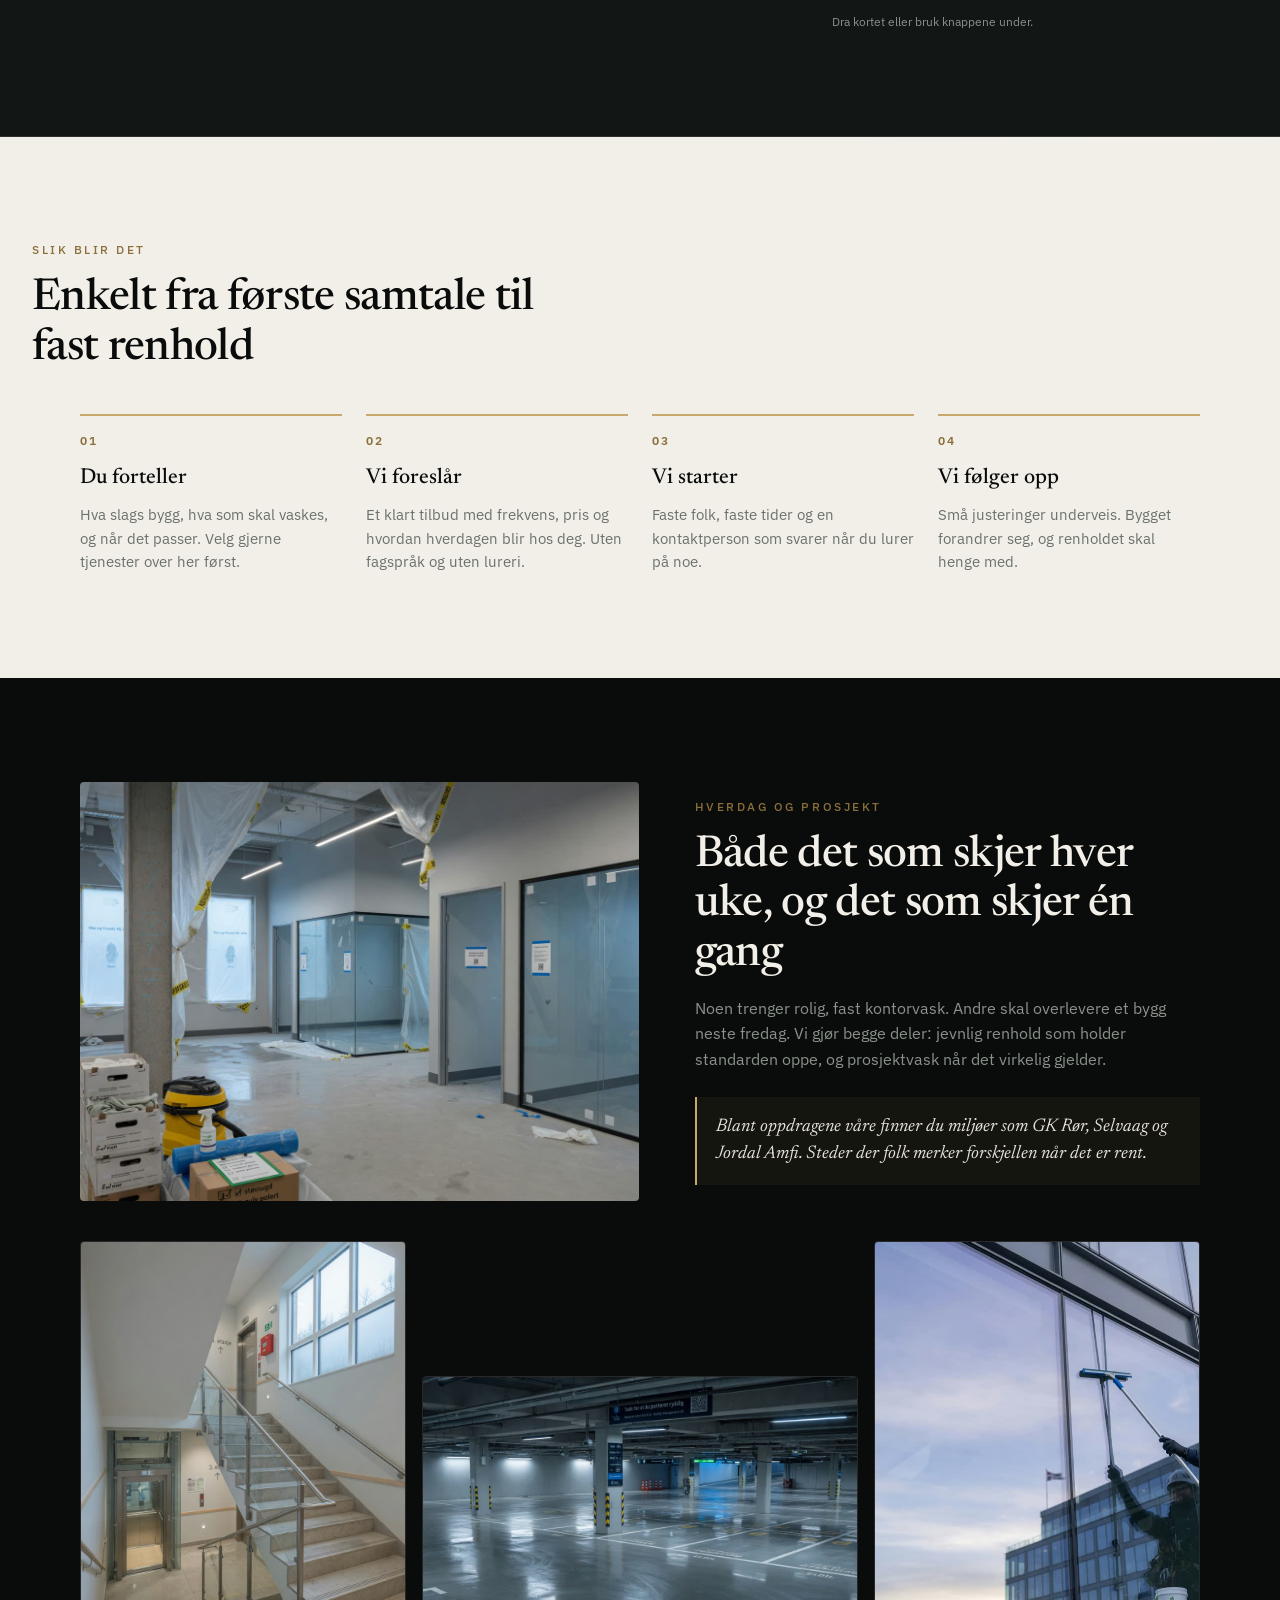
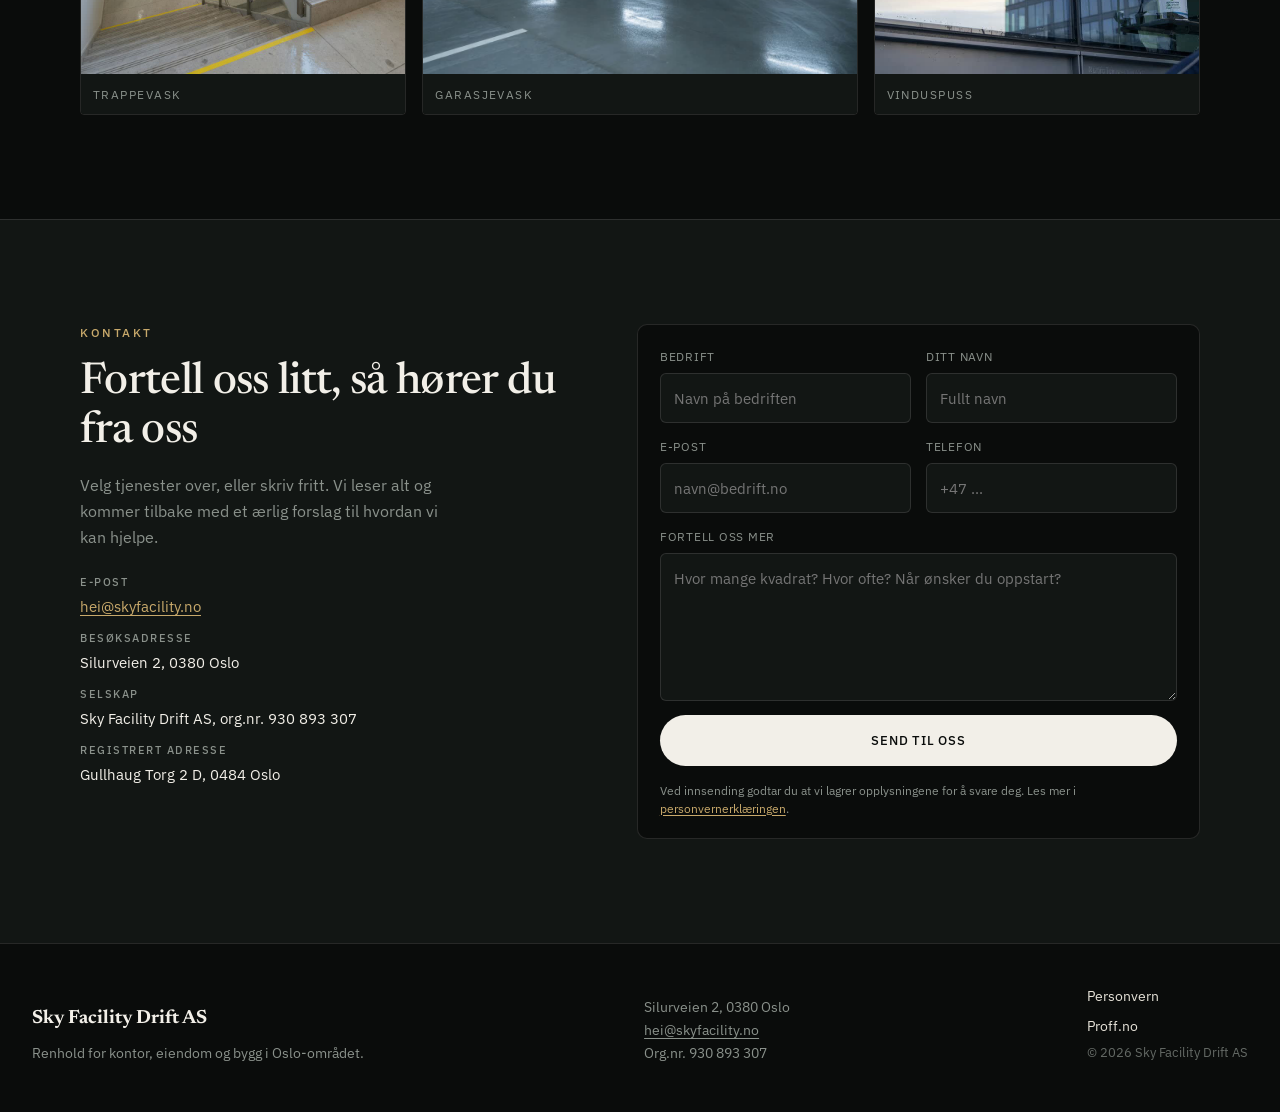
==== commit 1302354c: "chore: cache-bust app.js so card fix reaches browsers" ====
--- a/index.html
+++ b/index.html
@@ -397,6 +397,6 @@
  </div>
  </div>
 
- <script src="app.js" defer></script>
+ <script src="app.js?v=4d0cd35" defer></script>
 </body>
 </html>
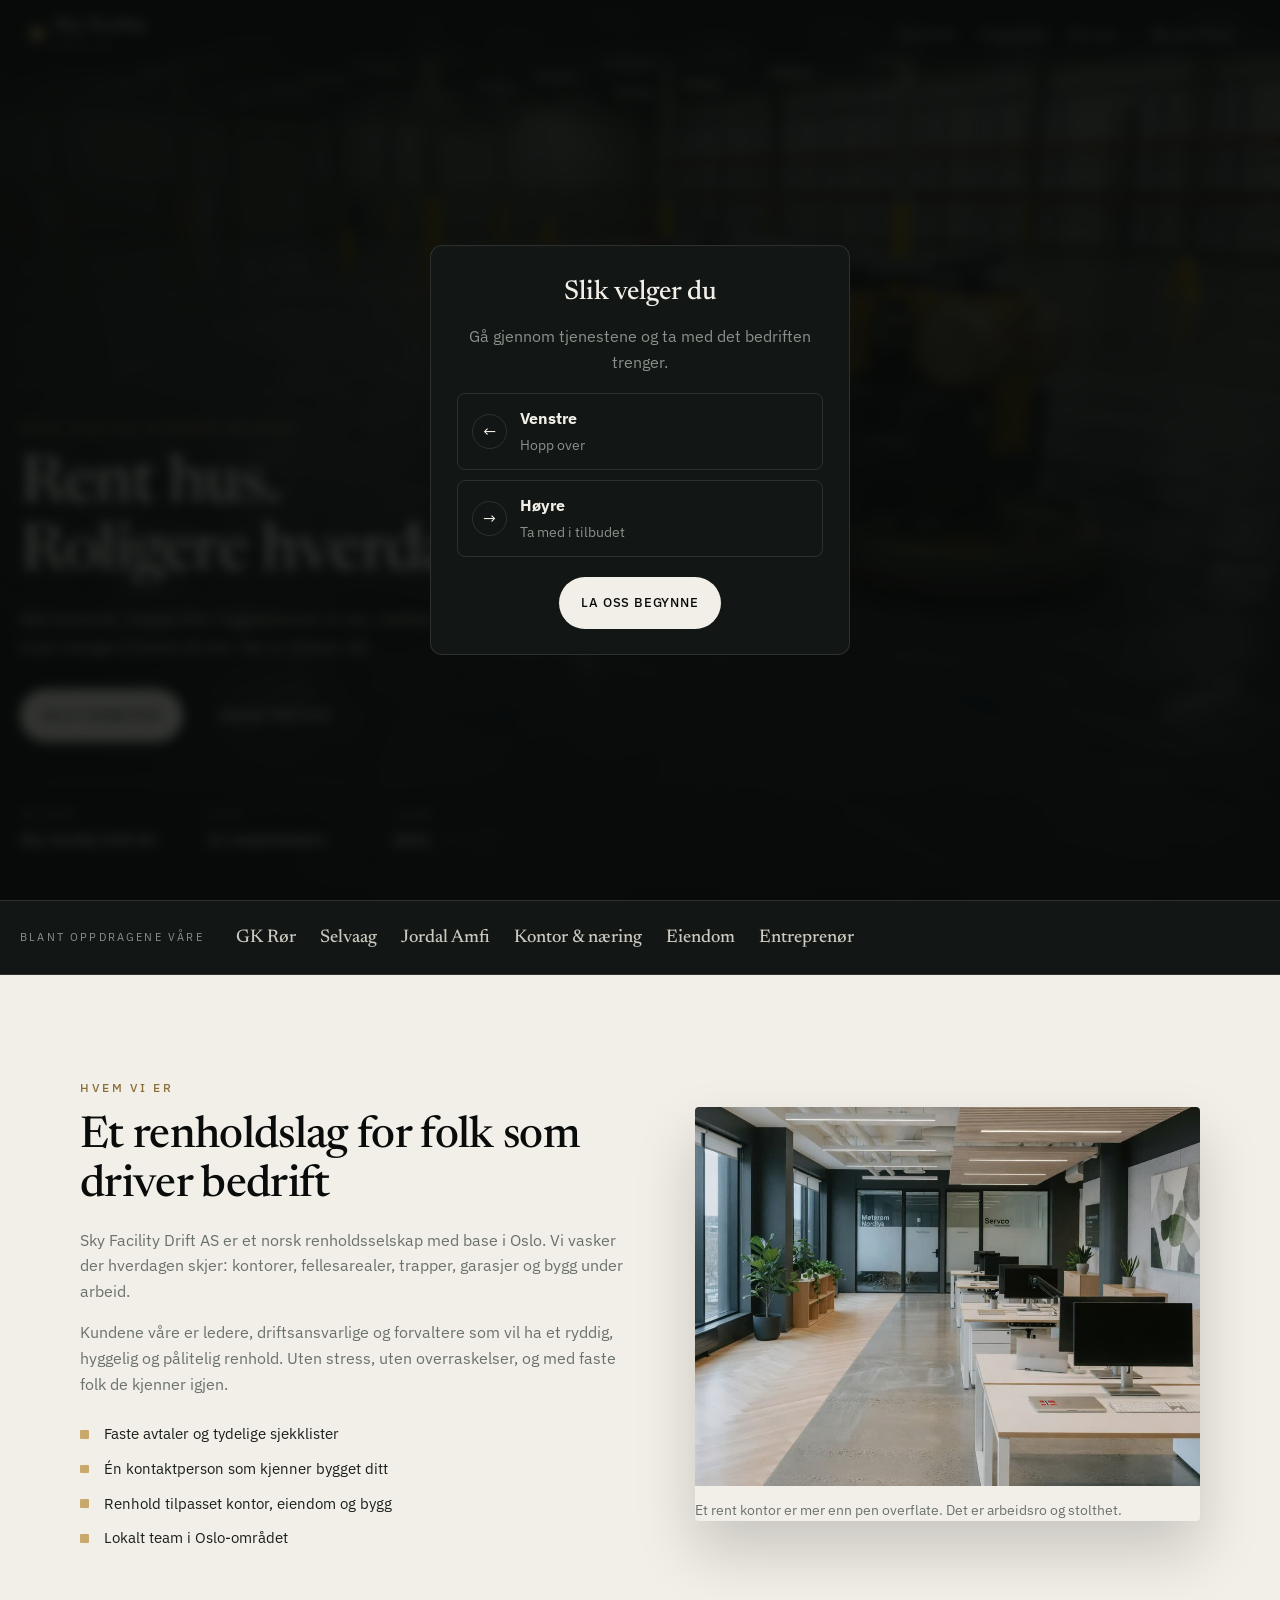
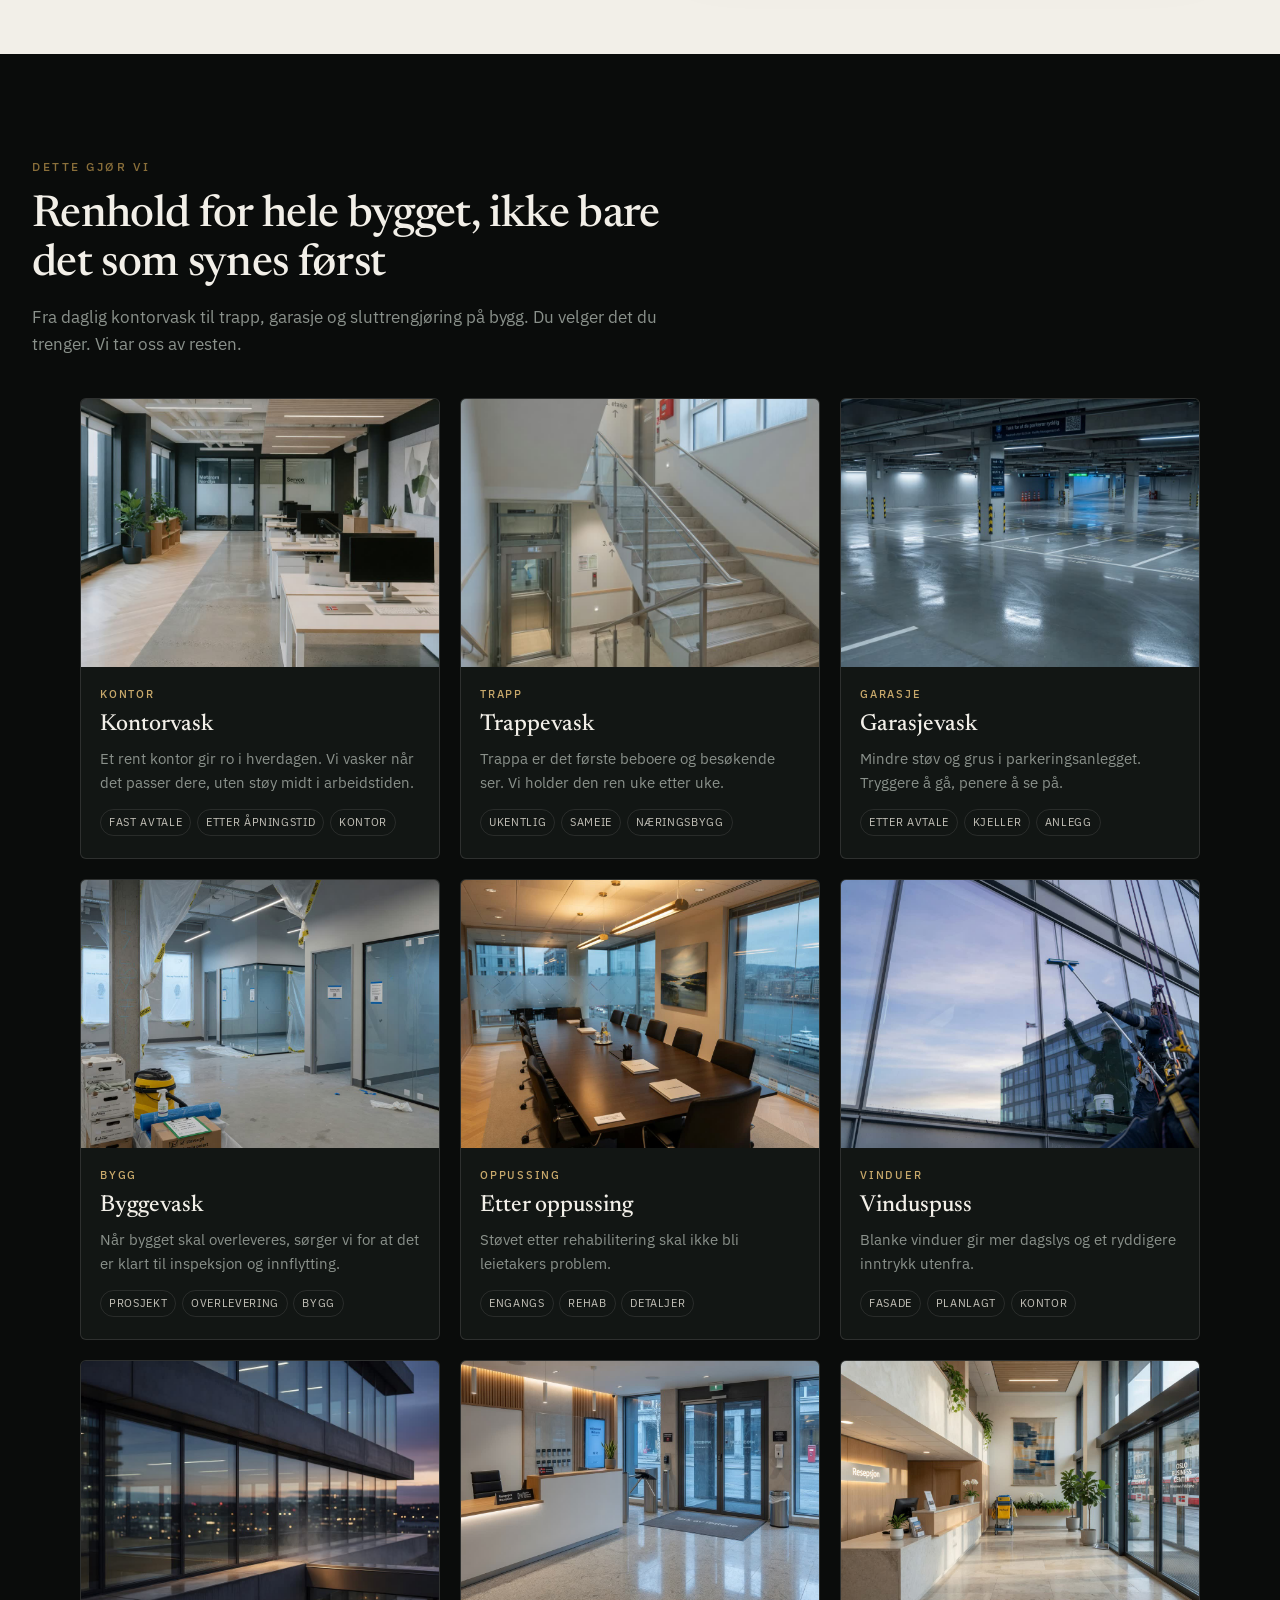
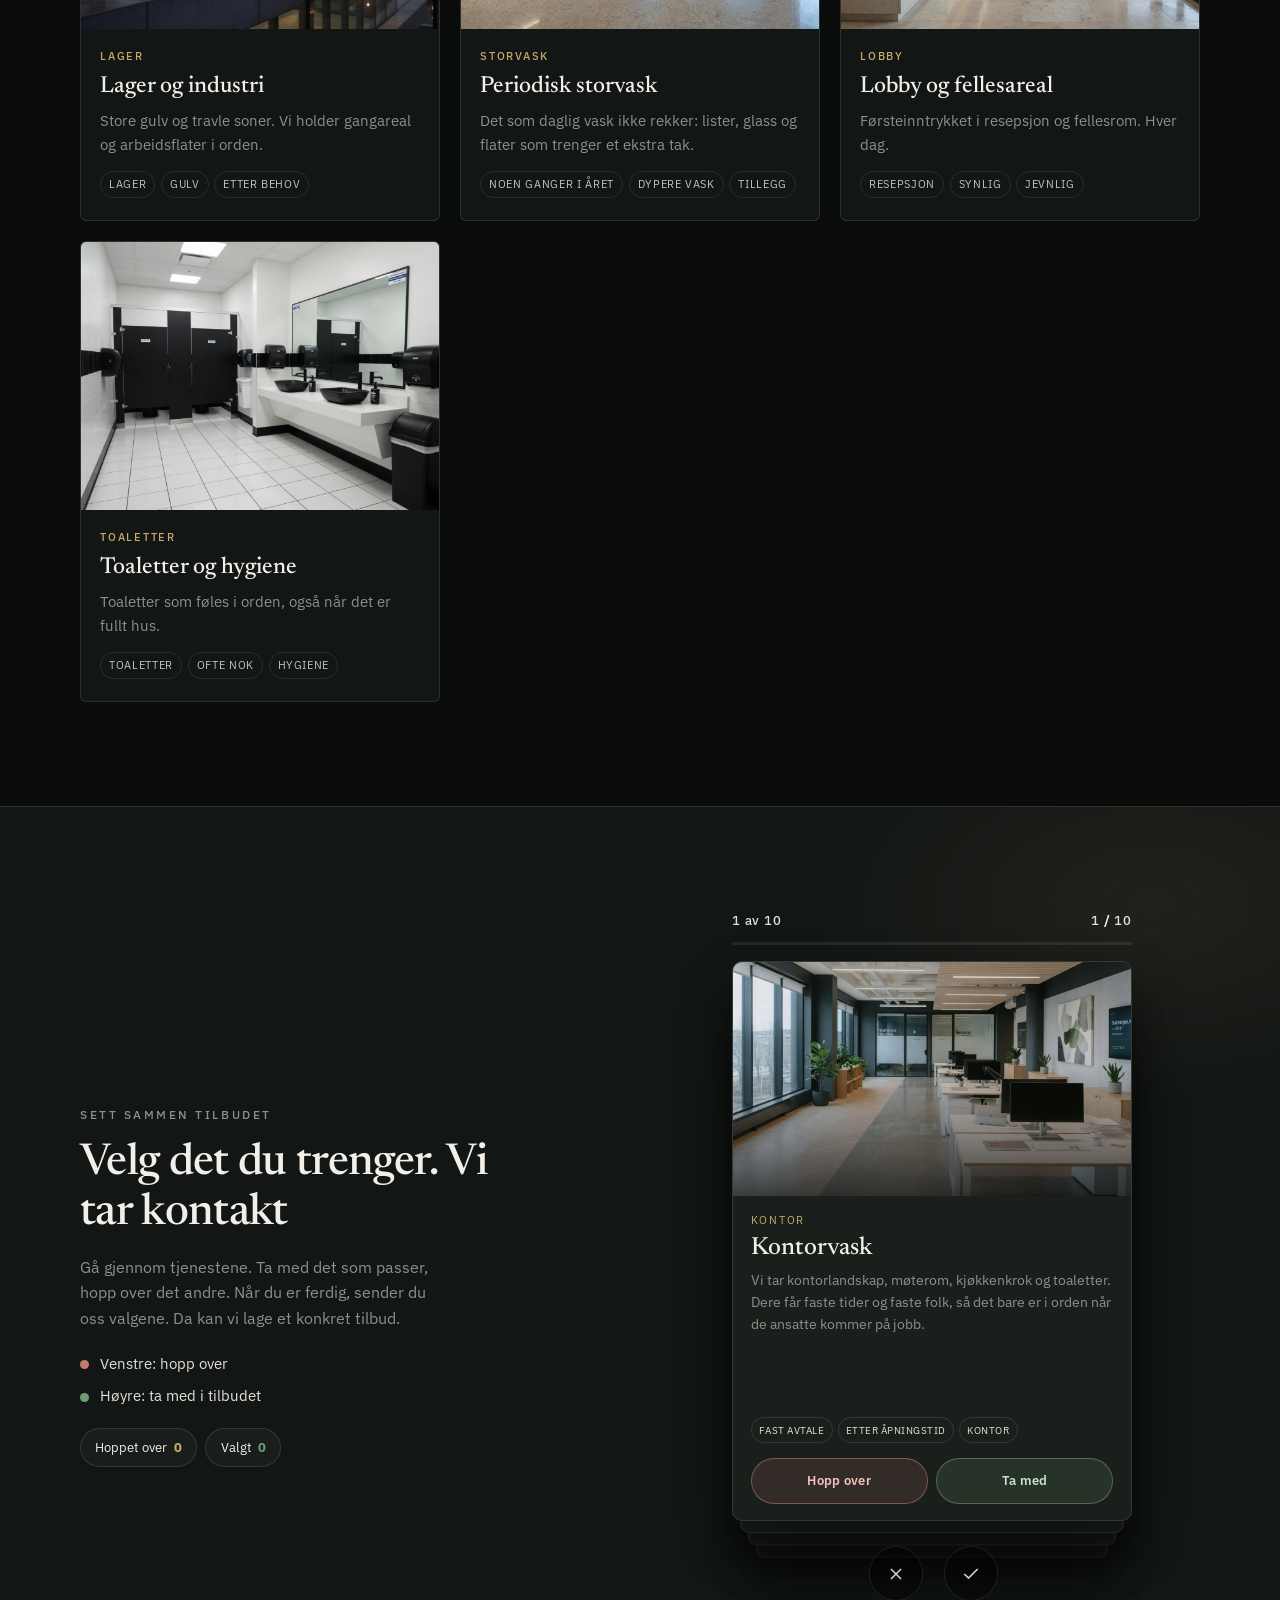
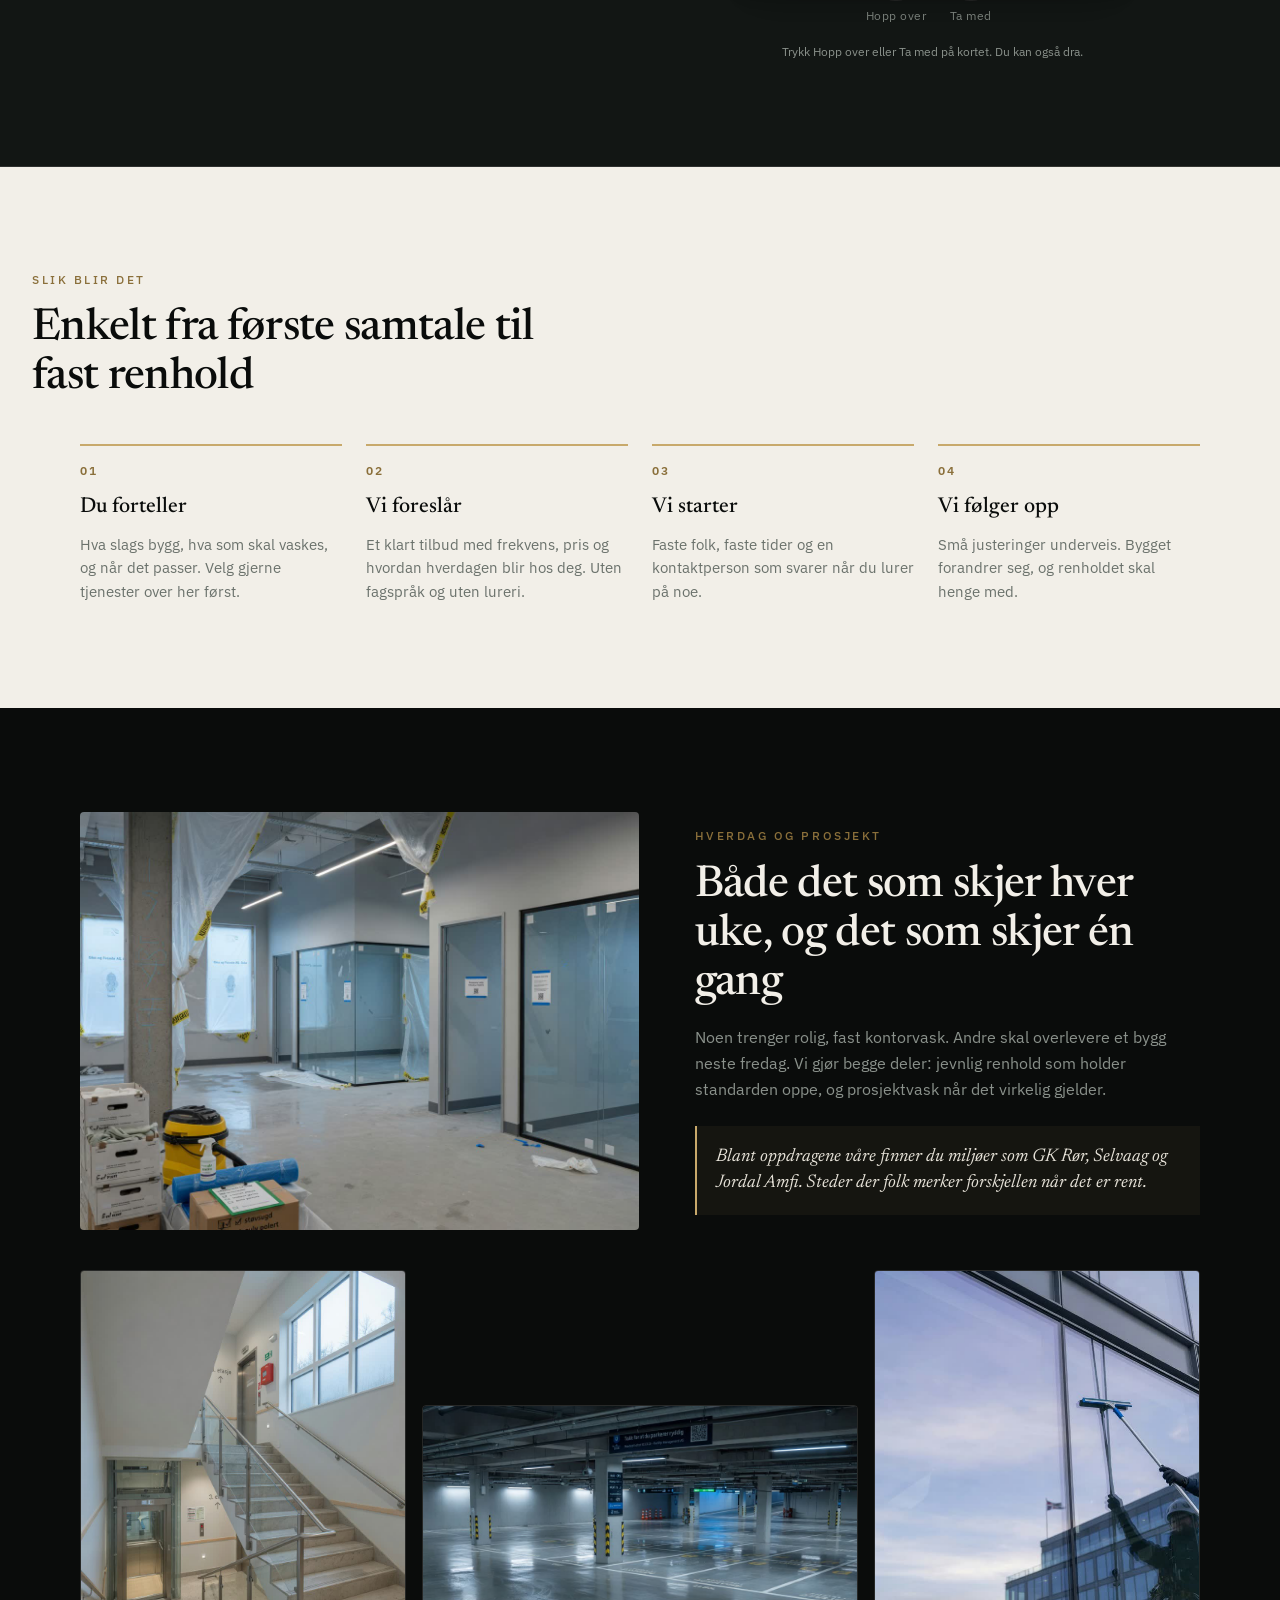
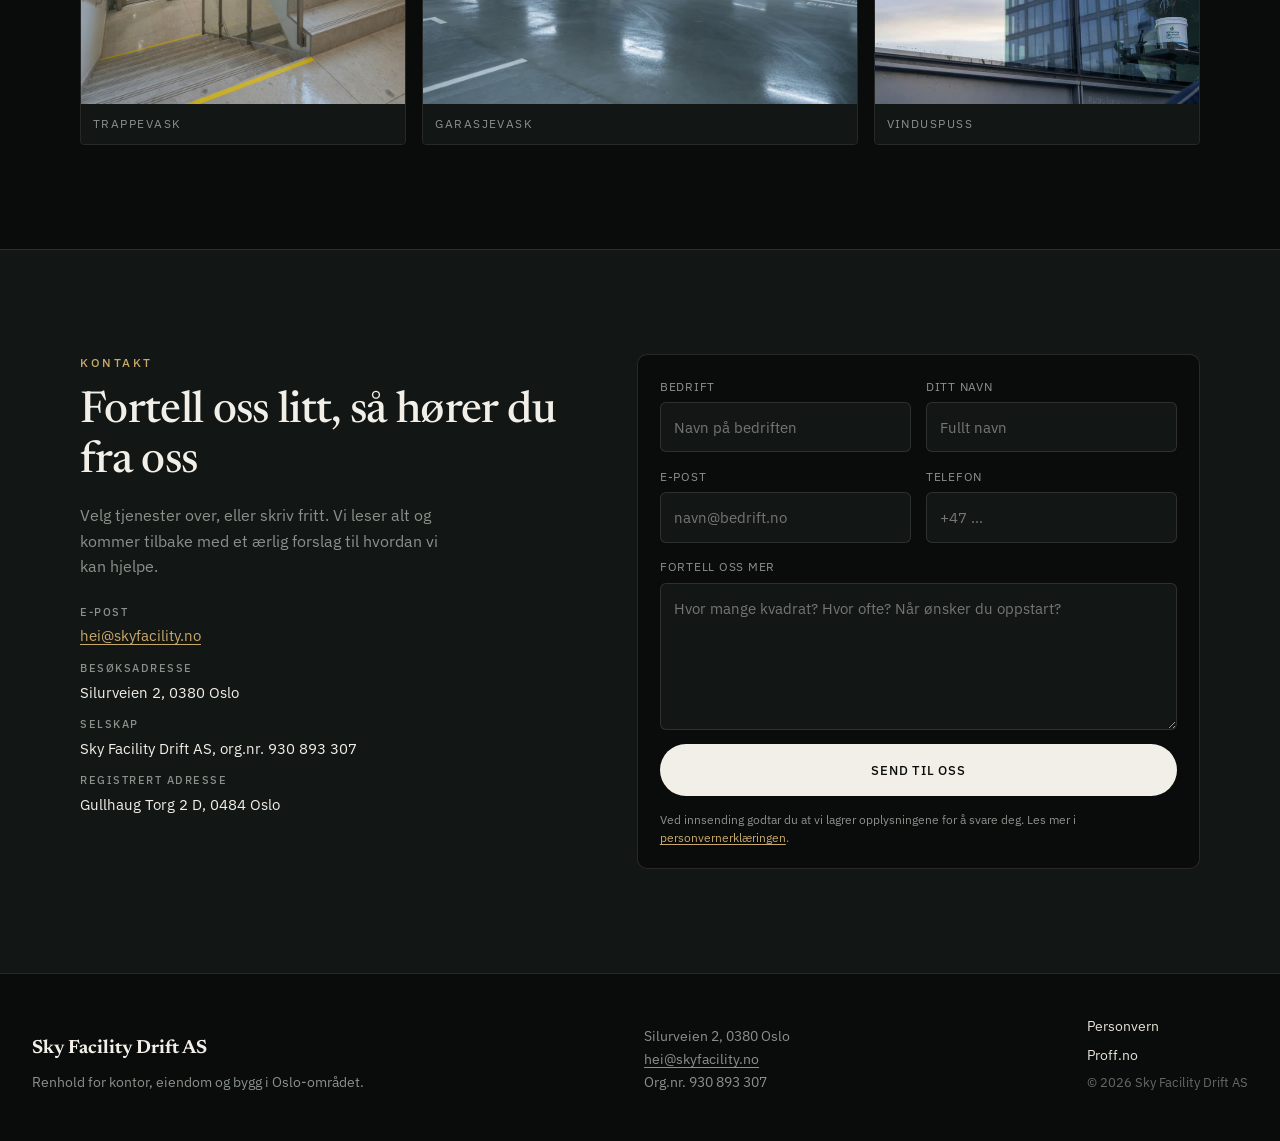
==== commit 4269f467: "fix: put Hopp over / Ta med buttons on service cards" ====
--- a/index.html
+++ b/index.html
@@ -186,7 +186,7 @@
  </div>
  <div class="progress-track" aria-hidden="true"><div class="progress-fill" id="progress-fill"></div></div>
  <div class="stack" id="stack" role="region" aria-label="Tjenestekort" aria-live="polite"></div>
- <div class="controls">
+ <div class="controls controls--secondary" aria-label="Hurtigvalg">
  <div class="ctrl-wrap">
  <button type="button" class="ctrl ctrl-skip" id="btn-skip" aria-label="Hopp over denne tjenesten">
  <svg viewBox="0 0 24 24" fill="none" stroke="currentColor" stroke-width="2" aria-hidden="true"><path d="M18 6L6 18M6 6l12 12"/></svg>
@@ -200,7 +200,7 @@
  <span class="ctrl-label">Ta med</span>
  </div>
  </div>
- <p class="help-line" id="stack-status">Dra kortet eller bruk knappene under.</p>
+ <p class="help-line" id="stack-status">Trykk Hopp over eller Ta med på kortet. Du kan også dra.</p>
  </div>
  </div>
 
@@ -397,6 +397,6 @@
  </div>
  </div>
 
- <script src="app.js?v=4d0cd35" defer></script>
+ <script src="app.js?v=4d0cd36" defer></script>
 </body>
 </html>
--- a/styles.css
+++ b/styles.css
@@ -530,9 +530,12 @@
 .stack {
   position: relative;
   width: var(--card-w);
-  height: min(540px, calc(100dvh - 16rem));
+  height: min(560px, calc(100dvh - 14rem));
   touch-action: none;
   user-select: none;
+  /* Room so stacked cards (translateY) don't cover controls below */
+  margin-bottom: 0.25rem;
+  z-index: 1;
 }
 .card {
   position: absolute;
@@ -545,18 +548,22 @@
   transform-origin: 50% 110%;
   will-change: transform;
   cursor: grab;
+  display: flex;
+  flex-direction: column;
 }
 .card:active { cursor: grabbing; }
 .card.is-top { z-index: 5; }
-.card.is-next { z-index: 4; }
-.card.is-third { z-index: 3; }
+.card.is-next { z-index: 4; pointer-events: none; }
+.card.is-third { z-index: 3; pointer-events: none; }
 .card.is-gone {
   pointer-events: none;
   transition: transform 0.42s var(--ease), opacity 0.42s var(--ease);
 }
 .card-media {
   position: relative;
-  height: 48%;
+  height: 42%;
+  min-height: 140px;
+  flex-shrink: 0;
   overflow: hidden;
 }
 .card-media img {
@@ -602,11 +609,70 @@
 .card.show-skip .card-stamp--skip { opacity: 1; }
 
 .card-body {
-  padding: 1.1rem 1.2rem 1.25rem;
-  height: 52%;
+  padding: 0.95rem 1.1rem 1rem;
+  flex: 1;
+  min-height: 0;
   display: flex;
   flex-direction: column;
-  gap: 0.45rem;
+  gap: 0.4rem;
+}
+.card-actions {
+  display: grid;
+  grid-template-columns: 1fr 1fr;
+  gap: 0.55rem;
+  margin-top: auto;
+  padding-top: 0.55rem;
+  position: relative;
+  z-index: 6;
+}
+.card:not(.is-top) .card-actions {
+  visibility: hidden;
+}
+.card-btn {
+  appearance: none;
+  border: 1px solid var(--line);
+  border-radius: 999px;
+  padding: 0.72rem 0.65rem;
+  font: inherit;
+  font-size: 0.82rem;
+  font-weight: 600;
+  letter-spacing: 0.02em;
+  cursor: pointer;
+  color: var(--paper);
+  background: rgba(0, 0, 0, 0.35);
+  transition: transform 0.15s var(--ease), border-color 0.15s, background 0.15s, color 0.15s;
+  touch-action: manipulation;
+  -webkit-tap-highlight-color: transparent;
+}
+.card-btn:hover {
+  transform: translateY(-1px);
+}
+.card-btn:active {
+  transform: translateY(0);
+}
+.card-btn--skip {
+  border-color: rgba(196, 122, 106, 0.55);
+  color: #f0c4ba;
+  background: rgba(196, 122, 106, 0.14);
+}
+.card-btn--skip:hover,
+.card-btn--skip:focus-visible {
+  border-color: var(--skip);
+  background: rgba(196, 122, 106, 0.28);
+  color: #fff;
+  outline: none;
+}
+.card-btn--keep {
+  border-color: rgba(111, 155, 114, 0.55);
+  color: #c8e0ca;
+  background: rgba(111, 155, 114, 0.16);
+}
+.card-btn--keep:hover,
+.card-btn--keep:focus-visible {
+  border-color: var(--keep);
+  background: rgba(111, 155, 114, 0.32);
+  color: #fff;
+  outline: none;
 }
 .card-kicker {
   font-size: 0.68rem;
@@ -648,18 +714,27 @@
   display: flex;
   gap: 1.1rem;
   align-items: center;
+  position: relative;
+  z-index: 8;
+  margin-top: 0.35rem;
+}
+/* Primary actions live on the card; these are keyboard/desktop backup */
+.controls--secondary {
+  opacity: 0.85;
 }
 .ctrl {
   width: 3.4rem;
   height: 3.4rem;
   border-radius: 50%;
   border: 1px solid var(--line);
-  background: rgba(0,0,0,0.25);
+  background: rgba(0,0,0,0.45);
   color: var(--paper);
   display: grid;
   place-items: center;
   cursor: pointer;
   transition: transform 0.2s var(--ease), border-color 0.2s, color 0.2s;
+  position: relative;
+  z-index: 9;
 }
 .ctrl:hover { transform: translateY(-2px); }
 .ctrl-skip:hover { border-color: var(--skip); color: var(--skip); }
@@ -1138,7 +1213,7 @@
 }
 .card-desc {
   display: -webkit-box;
-  -webkit-line-clamp: 4;
+  -webkit-line-clamp: 3;
   -webkit-box-orient: vertical;
   overflow: hidden;
 }
@@ -1150,6 +1225,15 @@
   letter-spacing: 0.1em;
   padding: 0.35rem 0.6rem;
 }
+@media (max-width: 480px) {
+  .card-btn {
+    padding: 0.78rem 0.5rem;
+    font-size: 0.8rem;
+  }
+  .stack {
+    height: min(580px, calc(100dvh - 12rem));
+  }
+}
 .deck-meta {
   font-size: 0.8rem;
   letter-spacing: 0.06em;
